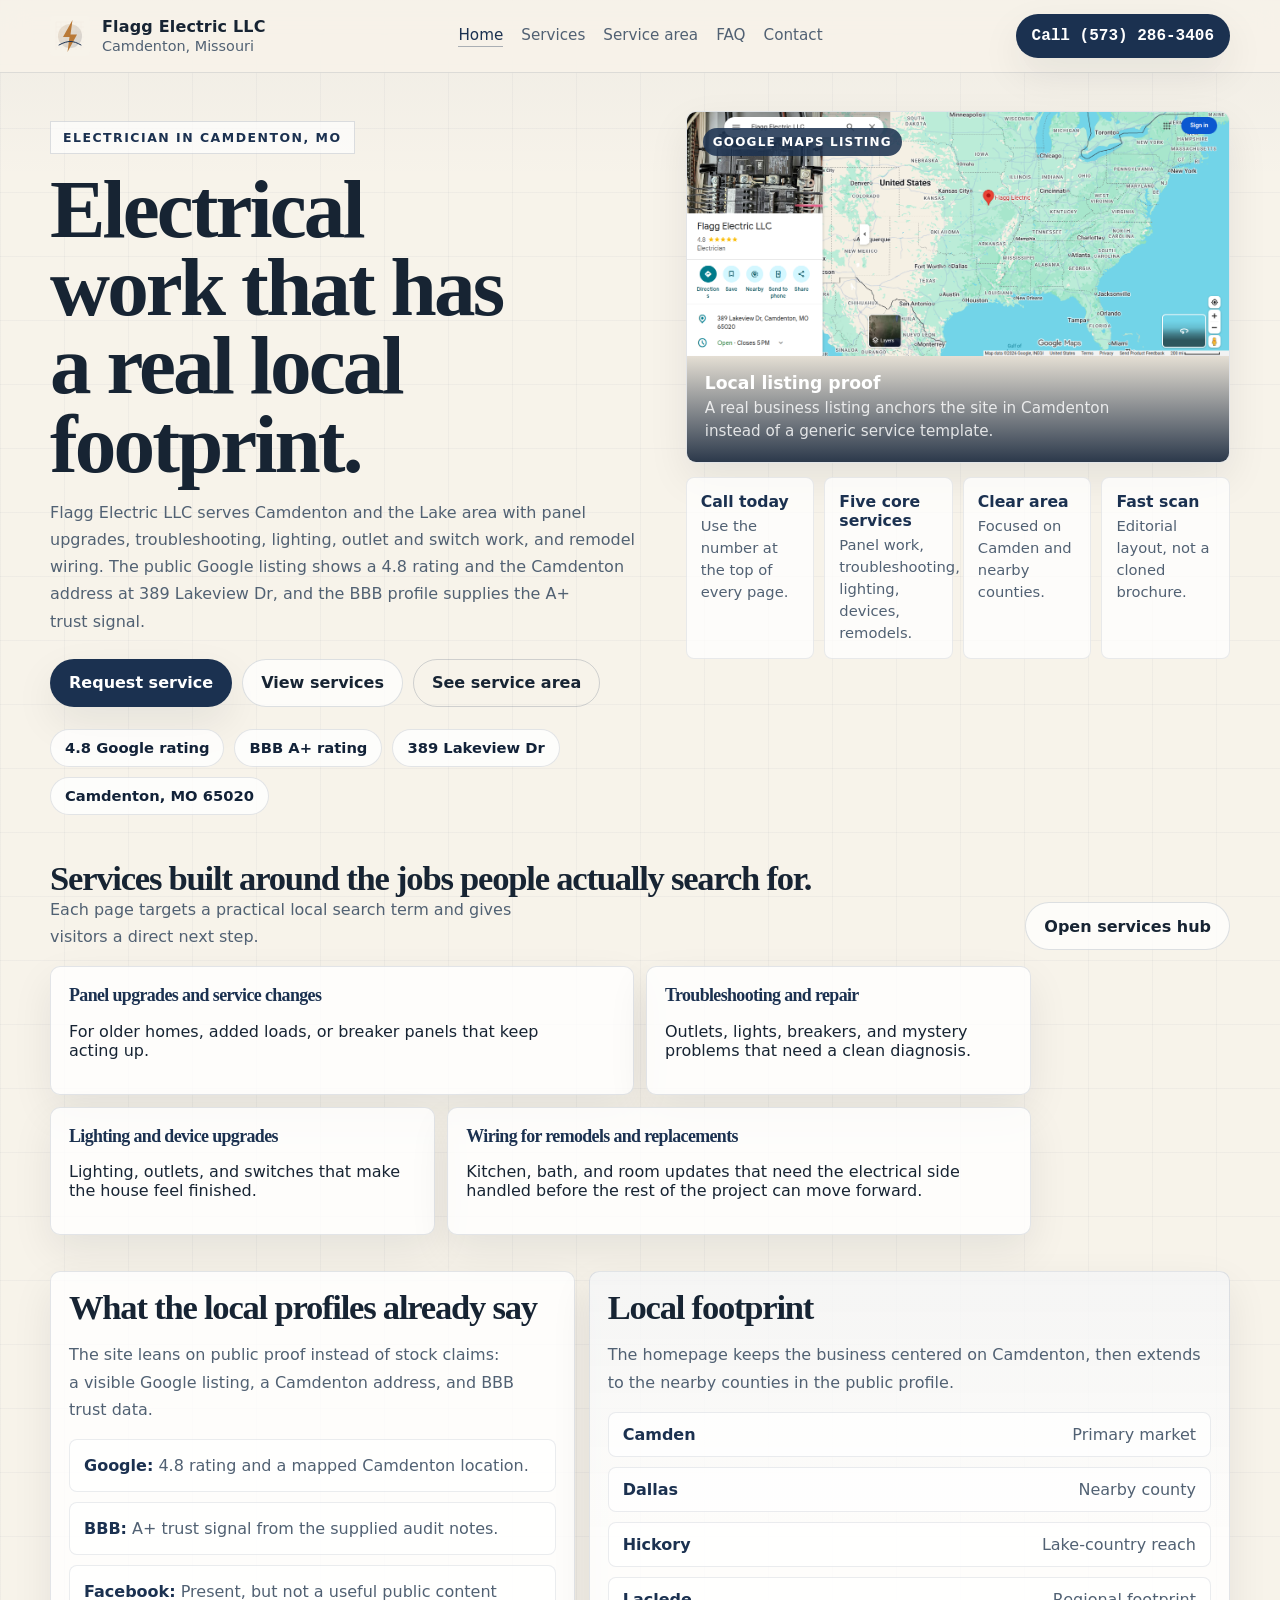
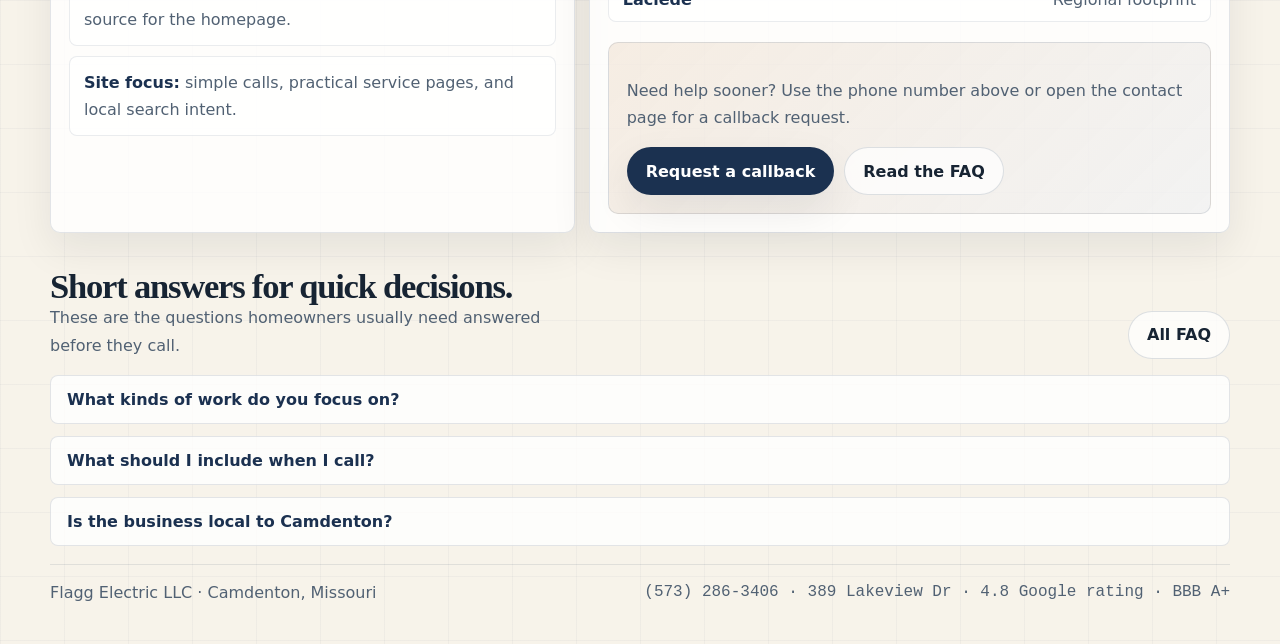
==== index.html @ 951fab01 "updated website with seo compare, and additional pages" ====
<!doctype html>
<html lang="en">
<head>
<meta charset="utf-8" />
<meta name="viewport" content="width=device-width, initial-scale=1" />
<link rel="stylesheet" href="styles.css" />
<link rel="icon" href="assets/brand-mark.svg" type="image/svg+xml" />

<title>Flagg Electric LLC | Camdenton Local Electrician</title>
<meta name="description" content="Flagg Electric LLC is a Camdenton electrician for panel upgrades, troubleshooting, lighting, outlet work, and remodel wiring." />

<script type="application/ld+json">{
  "@context": "https://schema.org",
  "@type": "Electrician",
  "name": "Flagg Electric LLC",
  "address": {
    "@type": "PostalAddress",
    "streetAddress": "389 Lakeview Dr",
    "addressLocality": "Camdenton",
    "addressRegion": "MO",
    "postalCode": "65020",
    "addressCountry": "US"
  },
  "telephone": "+1-573-286-3406",
  "url": "./index.html",
  "areaServed": [
    "Camden County",
    "Dallas County",
    "Hickory County",
    "Laclede County",
    "Maries County",
    "Miller County",
    "Morgan County",
    "Pulaski County"
  ],
  "sameAs": [
    "https://maps.app.goo.gl/qHb3S4MyeBb5HEPR6",
    "https://www.facebook.com/p/Flagg-Electric-LLC-100068615921292/",
    "https://www.bbb.org/us/mo/camdenton/profile/electrician/flagg-electric-llc-0734-310614494"
  ]
}</script>
</head>
<body>
<a class="skip-link" href="#main">Skip to content</a>
  <header class="topbar">
    <div class="wrap topbar-inner">
      <a class="brand" href="index.html" aria-label="Flagg Electric LLC home">
        <img src="assets/brand-mark.svg" alt="" aria-hidden="true" />
        <div class="brand-text">
          <strong>Flagg Electric LLC</strong>
          <span>Camdenton, Missouri</span>
        </div>
      </a>
      <nav aria-label="Primary">
        <a href="index.html" aria-current="page">Home</a>
        <a href="services.html" >Services</a>
        <a href="service-area.html" >Service area</a>
        <a href="faq.html" >FAQ</a>
        <a href="contact.html" >Contact</a>
      </nav>
      <a class="call-pill mono" href="tel:+15732863406">Call (573) 286-3406</a>
    </div>
  </header>
<main id="main">
  <section class="hero">
    <div class="wrap hero-grid">
      <div class="hero-copy">
        <div class="eyebrow">Electrician in Camdenton, MO</div>
        <h1>Electrical work that has a real local footprint.</h1>
        <p class="lede">Flagg Electric LLC serves Camdenton and the Lake area with panel upgrades, troubleshooting, lighting, outlet and switch work, and remodel wiring. The public Google listing shows a 4.8 rating and the Camdenton address at 389 Lakeview Dr, and the BBB profile supplies the A+ trust signal.</p>
        <div class="cta-row">
          <a class="btn btn-primary" href="contact.html">Request service</a>
          <a class="btn btn-secondary" href="services.html">View services</a>
          <a class="btn btn-ghost" href="service-area.html">See service area</a>
        </div>
        <div class="fact-row">
          <span class="chip">4.8 Google rating</span>
          <span class="chip">BBB A+ rating</span>
          <span class="chip">389 Lakeview Dr</span>
          <span class="chip">Camdenton, MO 65020</span>
        </div>
      </div>
      <div class="hero-aside">
        <article class="proof-card">
          <div class="photo tall">
            <span class="label">Google Maps listing</span>
            <img src="assets/google-maps-listing.png" alt="Google Maps listing for Flagg Electric LLC showing the business name, rating, address, and open status" />
            <div class="overlay">
              <strong>Local listing proof</strong>
              <span>A real business listing anchors the site in Camdenton instead of a generic service template.</span>
            </div>
          </div>
        </article>
        <div class="hero-cta-bar">
          <div class="stat"><strong>Call today</strong><span>Use the number at the top of every page.</span></div>
          <div class="stat"><strong>Five core services</strong><span>Panel work, troubleshooting, lighting, devices, remodels.</span></div>
          <div class="stat"><strong>Clear area</strong><span>Focused on Camden and nearby counties.</span></div>
          <div class="stat"><strong>Fast scan</strong><span>Editorial layout, not a cloned brochure.</span></div>
        </div>
      </div>
    </div>
  </section>

  <section class="section">
    <div class="wrap section-header">
      <div>
        <h2>Services built around the jobs people actually search for.</h2>
        <p class="section-lede">Each page targets a practical local search term and gives visitors a direct next step.</p>
      </div>
      <a class="btn btn-secondary" href="services.html">Open services hub</a>
    </div>
    <div class="wrap service-grid">
      <article class="service-card wide">
        <h3><a href="panel-upgrades.html">Panel upgrades and service changes</a></h3>
        <p>For older homes, added loads, or breaker panels that keep acting up.</p>
      </article>
      <article class="service-card">
        <h3><a href="troubleshooting.html">Troubleshooting and repair</a></h3>
        <p>Outlets, lights, breakers, and mystery problems that need a clean diagnosis.</p>
      </article>
      <article class="service-card">
        <h3><a href="lighting-and-device-upgrades.html">Lighting and device upgrades</a></h3>
        <p>Lighting, outlets, and switches that make the house feel finished.</p>
      </article>
      <article class="service-card wide">
        <h3><a href="remodel-wiring.html">Wiring for remodels and replacements</a></h3>
        <p>Kitchen, bath, and room updates that need the electrical side handled before the rest of the project can move forward.</p>
      </article>
    </div>
  </section>

  <section class="section">
    <div class="wrap split">
      <article class="card">
        <h2>What the local profiles already say</h2>
        <p class="section-lede">The site leans on public proof instead of stock claims: a visible Google listing, a Camdenton address, and BBB trust data.</p>
        <ul class="list">
          <li><strong>Google:</strong> 4.8 rating and a mapped Camdenton location.</li>
          <li><strong>BBB:</strong> A+ trust signal from the supplied audit notes.</li>
          <li><strong>Facebook:</strong> Present, but not a useful public content source for the homepage.</li>
          <li><strong>Site focus:</strong> simple calls, practical service pages, and local search intent.</li>
        </ul>
      </article>
      <article class="route-card">
        <h2>Local footprint</h2>
        <p class="section-lede">The homepage keeps the business centered on Camdenton, then extends to the nearby counties in the public profile.</p>
        <div class="route-table">
          <div class="route-row"><strong>Camden</strong><span>Primary market</span></div>
          <div class="route-row"><strong>Dallas</strong><span>Nearby county</span></div>
          <div class="route-row"><strong>Hickory</strong><span>Lake-country reach</span></div>
          <div class="route-row"><strong>Laclede</strong><span>Regional footprint</span></div>
        </div>
        <div class="footer-cta">
          <p class="meta">Need help sooner? Use the phone number above or open the contact page for a callback request.</p>
          <div class="action-row">
            <a class="btn btn-primary" href="contact.html">Request a callback</a>
            <a class="btn btn-secondary" href="faq.html">Read the FAQ</a>
          </div>
        </div>
      </article>
    </div>
  </section>

  <section class="section">
    <div class="wrap section-header">
      <div>
        <h2>Short answers for quick decisions.</h2>
        <p class="section-lede">These are the questions homeowners usually need answered before they call.</p>
      </div>
      <a class="btn btn-secondary" href="faq.html">All FAQ</a>
    </div>
    <div class="wrap details-accordion">
      <details>
        <summary>What kinds of work do you focus on?</summary>
        <p>Panel work, troubleshooting, lighting, outlets and switches, and remodel wiring.</p>
      </details>
      <details>
        <summary>What should I include when I call?</summary>
        <p>Describe the address, the symptoms, what changed, and the best callback number.</p>
      </details>
      <details>
        <summary>Is the business local to Camdenton?</summary>
        <p>Yes. The public Google listing shows the Camdenton address at 389 Lakeview Dr.</p>
      </details>
    </div>
  </section>

</main>
  <footer>
    <div class="wrap">
      <div class="fineprint">
        <div>Flagg Electric LLC · Camdenton, Missouri</div>
        <div class="mono">(573) 286-3406 · 389 Lakeview Dr · 4.8 Google rating · BBB A+</div>
      </div>
    </div>
  </footer>
</body>
</html>
---- styles.css ----
:root {
  --paper: #f7f3ea;
  --paper-soft: #fcfaf6;
  --ink: #172433;
  --ink-soft: #516173;
  --navy: #1b3150;
  --navy-deep: #122238;
  --copper: #b97937;
  --copper-soft: #eed3ac;
  --line: #d8d1c5;
  --shadow: 0 16px 40px rgba(17, 29, 43, 0.08);
  --radius: 10px;
  --content: 1180px;
}

* { box-sizing: border-box; }
html { scroll-behavior: smooth; }
body {
  margin: 0;
  min-height: 100vh;
  background:
    linear-gradient(180deg, rgba(27,49,80,0.04), transparent 180px),
    linear-gradient(90deg, rgba(27,49,80,0.035) 1px, transparent 1px),
    linear-gradient(rgba(27,49,80,0.035) 1px, transparent 1px),
    var(--paper);
  background-size: auto, 64px 64px, 64px 64px, auto;
  color: var(--ink);
  font-family: Inter, system-ui, -apple-system, BlinkMacSystemFont, "Segoe UI", sans-serif;
  text-wrap: pretty;
}

img { display: block; max-width: 100%; }
a { color: inherit; text-decoration: none; }
button, input, select, textarea { font: inherit; }

.skip-link {
  position: absolute;
  left: 16px;
  top: 14px;
  transform: translateY(-180%);
  background: #fff;
  color: var(--ink);
  border: 1px solid var(--line);
  padding: 10px 14px;
  border-radius: 999px;
  z-index: 50;
  transition: transform 160ms ease;
}
.skip-link:focus { transform: translateY(0); }

.wrap {
  width: min(calc(100% - 32px), var(--content));
  margin: 0 auto;
}

.topbar {
  position: sticky;
  top: 0;
  z-index: 20;
  background: rgba(247, 243, 234, 0.88);
  backdrop-filter: blur(14px);
  border-bottom: 1px solid rgba(27,49,80,0.12);
}

.topbar-inner {
  display: flex;
  align-items: center;
  justify-content: space-between;
  gap: 18px;
  padding: 14px 0;
}

.brand {
  display: flex;
  align-items: center;
  gap: 12px;
  min-width: 0;
}
.brand img { width: 40px; height: 40px; flex: 0 0 auto; }
.brand-text { min-width: 0; line-height: 1.08; }
.brand-text strong { display: block; font-size: 1rem; letter-spacing: 0.01em; }
.brand-text span { display: block; margin-top: 4px; color: var(--ink-soft); font-size: 0.9rem; }

nav {
  display: flex;
  flex-wrap: wrap;
  gap: 18px;
  color: var(--ink-soft);
  font-size: 0.95rem;
}
nav a { padding-bottom: 2px; border-bottom: 1px solid transparent; }
nav a:hover, nav a[aria-current="page"] { color: var(--navy); border-color: rgba(27,49,80,0.35); }

.call-pill {
  display: inline-flex;
  align-items: center;
  justify-content: center;
  min-height: 44px;
  padding: 0 16px;
  border-radius: 999px;
  background: var(--navy);
  color: #fff;
  font-weight: 700;
  white-space: nowrap;
  box-shadow: var(--shadow);
}

.hero {
  padding: 38px 0 20px;
}
.hero-grid {
  display: grid;
  grid-template-columns: 1.06fr 0.94fr;
  gap: 22px;
  align-items: start;
}
.hero-copy { padding: 10px 0 8px; }
.eyebrow {
  display: inline-flex;
  align-items: center;
  gap: 8px;
  width: fit-content;
  padding: 8px 12px;
  border: 1px solid rgba(27,49,80,0.15);
  background: rgba(255,255,255,0.68);
  color: var(--navy);
  font-size: 0.78rem;
  font-weight: 800;
  letter-spacing: 0.12em;
  text-transform: uppercase;
  margin-bottom: 16px;
}

h1, h2, h3 { margin: 0; font-family: Georgia, "Times New Roman", serif; letter-spacing: -0.035em; }
h1 { font-size: clamp(2.8rem, 6.5vw, 5.7rem); line-height: 0.94; max-width: 11ch; }
.section h2 { font-size: clamp(1.8rem, 2.7vw, 2.45rem); line-height: 1.02; }
.section h3 { font-size: 1.12rem; line-height: 1.14; }

.lede, .section-lede, .card p, .note, .faq p, .meta, .contact-item, .list li, .counties li, .stat p {
  color: var(--ink-soft);
  line-height: 1.7;
  font-size: 1rem;
}
.hero p { max-width: 58ch; }

.cta-row, .fact-row, .tag-row, .action-row {
  display: flex;
  flex-wrap: wrap;
  gap: 10px;
}
.cta-row { margin-top: 24px; }
.fact-row { margin-top: 22px; }

.btn {
  display: inline-flex;
  align-items: center;
  justify-content: center;
  min-height: 48px;
  padding: 0 18px;
  border-radius: 999px;
  border: 1px solid transparent;
  font-weight: 700;
  transition: transform 160ms ease, box-shadow 160ms ease, background 160ms ease, border-color 160ms ease;
}
.btn:hover { transform: translateY(-1px); }
.btn-primary { background: var(--navy); color: #fff; box-shadow: var(--shadow); }
.btn-secondary { background: rgba(255,255,255,0.72); border-color: rgba(27,49,80,0.14); }
.btn-ghost { background: transparent; border-color: rgba(27,49,80,0.18); }

.chip, .pill, .mini-pill {
  display: inline-flex;
  align-items: center;
  min-height: 38px;
  padding: 0 14px;
  border-radius: 999px;
  border: 1px solid rgba(27,49,80,0.12);
  background: rgba(255,255,255,0.78);
  color: var(--navy-deep);
  font-size: 0.92rem;
  font-weight: 650;
}

.section { padding: 18px 0; }
.section-header {
  display: flex;
  align-items: end;
  justify-content: space-between;
  gap: 16px;
  margin-bottom: 16px;
}
.section-header p { max-width: 50ch; margin: 0; }

.card, .panel, .quote, .route-card, .faq-card, .contact-card, .proof-card, .service-card {
  background: rgba(255,255,255,0.8);
  border: 1px solid rgba(27,49,80,0.12);
  border-radius: var(--radius);
  box-shadow: var(--shadow);
}
.card, .panel, .quote, .route-card, .faq-card, .contact-card, .proof-card { padding: 18px; }

.hero-aside {
  display: grid;
  gap: 14px;
}
.proof-card {
  overflow: hidden;
  padding: 0;
}
.photo {
  position: relative;
  min-height: 260px;
  background: #e6e0d5;
}
.photo.tall { min-height: 350px; }
.photo img { width: 100%; height: 100%; object-fit: cover; }
.label {
  position: absolute;
  left: 16px;
  top: 16px;
  z-index: 2;
  display: inline-flex;
  align-items: center;
  padding: 7px 10px;
  border-radius: 999px;
  background: rgba(27,49,80,0.86);
  color: #fff;
  font-size: 0.75rem;
  font-weight: 800;
  text-transform: uppercase;
  letter-spacing: 0.1em;
}
.overlay {
  position: absolute;
  inset: auto 0 0 0;
  padding: 18px;
  color: #fff;
  background: linear-gradient(180deg, transparent 0%, rgba(18,34,56,0.88) 100%);
}
.overlay strong { display: block; font-size: 1.08rem; margin-bottom: 4px; }
.overlay span { display: block; max-width: 42ch; color: rgba(255,255,255,0.82); line-height: 1.55; font-size: 0.95rem; }

.fact-grid, .service-grid, .counties, .faq-grid, .stats-grid {
  display: grid;
  gap: 12px;
}
.fact-grid { grid-template-columns: repeat(2, minmax(0, 1fr)); }
.service-grid { grid-template-columns: repeat(12, minmax(0, 1fr)); }
.stats-grid { grid-template-columns: repeat(4, minmax(0, 1fr)); }
.counties { grid-template-columns: repeat(4, minmax(0, 1fr)); }
.faq-grid { grid-template-columns: repeat(2, minmax(0, 1fr)); }

.service-card { grid-column: span 4; padding: 18px; }
.service-card.wide { grid-column: span 6; }
.service-card a { color: var(--navy); font-weight: 650; }
.service-card ul { margin: 12px 0 0; padding-left: 18px; color: var(--ink-soft); line-height: 1.65; }

.split {
  display: grid;
  grid-template-columns: 0.9fr 1.1fr;
  gap: 14px;
}
.stack { display: grid; gap: 14px; }

.route-card {
  background:
    linear-gradient(180deg, rgba(27,49,80,0.04), transparent 48%),
    rgba(255,255,255,0.8);
}
.route-table {
  display: grid;
  gap: 10px;
  margin-top: 14px;
}
.route-row {
  display: flex;
  justify-content: space-between;
  gap: 14px;
  align-items: baseline;
  padding: 12px 14px;
  border-radius: 8px;
  background: rgba(255,255,255,0.72);
  border: 1px solid rgba(27,49,80,0.09);
}
.route-row strong { color: var(--navy); }
.route-row span { color: var(--ink-soft); text-align: right; }

.list, .bullets { margin: 14px 0 0; padding: 0; list-style: none; display: grid; gap: 10px; }
.list li, .bullets li {
  padding: 12px 14px;
  border-radius: 8px;
  background: rgba(255,255,255,0.72);
  border: 1px solid rgba(27,49,80,0.09);
}
.list li strong { color: var(--navy); }

.form-grid {
  display: grid;
  grid-template-columns: repeat(2, minmax(0, 1fr));
  gap: 12px;
  margin-top: 12px;
}
.field { display: grid; gap: 8px; }
.field.full { grid-column: 1 / -1; }
label { font-size: 0.86rem; font-weight: 800; color: var(--navy); letter-spacing: 0.03em; }
input, textarea, select {
  width: 100%;
  border: 1px solid rgba(27,49,80,0.16);
  border-radius: 8px;
  background: rgba(255,255,255,0.88);
  color: var(--ink);
  min-height: 48px;
  padding: 12px 14px;
  outline: none;
  transition: border-color 140ms ease, box-shadow 140ms ease, background 140ms ease;
}
textarea { min-height: 130px; resize: vertical; }
input::placeholder, textarea::placeholder { color: #8b94a2; }
input:focus-visible, textarea:focus-visible, select:focus-visible, button:focus-visible, a:focus-visible {
  outline: 3px solid rgba(185,121,55,0.34);
  outline-offset: 2px;
}
input:focus, textarea:focus, select:focus { border-color: rgba(185,121,55,0.75); box-shadow: 0 0 0 4px rgba(185,121,55,0.16); }
.form-actions { display: flex; flex-wrap: wrap; gap: 12px; margin-top: 4px; }
.form-message { min-height: 1.2em; margin-top: 12px; color: var(--copper); font-weight: 650; }

.fineprint {
  display: flex;
  flex-wrap: wrap;
  gap: 12px 16px;
  justify-content: space-between;
  align-items: center;
  padding: 18px 0 42px;
  border-top: 1px solid rgba(27,49,80,0.1);
  color: var(--ink-soft);
}

.mono { font-family: ui-monospace, SFMono-Regular, Menlo, Consolas, monospace; }
.active { color: var(--navy); }

.footer-cta {
  margin-top: 20px;
  padding: 18px;
  border-radius: var(--radius);
  background: linear-gradient(135deg, rgba(185,121,55,0.12), rgba(27,49,80,0.05));
  border: 1px solid rgba(27,49,80,0.12);
}

.hero-cta-bar {
  display: grid;
  grid-template-columns: repeat(4, minmax(0, 1fr));
  gap: 10px;
}
.hero-cta-bar .stat {
  padding: 14px;
  border-radius: 8px;
  background: rgba(255,255,255,0.74);
  border: 1px solid rgba(27,49,80,0.09);
}
.hero-cta-bar .stat strong { display: block; color: var(--navy); font-size: 0.98rem; margin-bottom: 4px; }
.hero-cta-bar .stat span { color: var(--ink-soft); line-height: 1.5; font-size: 0.92rem; }

.details-accordion details {
  border: 1px solid rgba(27,49,80,0.12);
  background: rgba(255,255,255,0.78);
  border-radius: 8px;
  padding: 14px 16px;
}
.details-accordion details + details { margin-top: 12px; }
.details-accordion summary {
  cursor: pointer;
  list-style: none;
  color: var(--navy);
  font-weight: 700;
}
.details-accordion summary::-webkit-details-marker { display: none; }
.details-accordion p { margin: 10px 0 0; }

@media (max-width: 1020px) {
  .hero-grid, .split { grid-template-columns: 1fr; }
  .service-card, .service-card.wide { grid-column: span 12; }
  .counties, .stats-grid, .hero-cta-bar { grid-template-columns: repeat(2, minmax(0, 1fr)); }
  .faq-grid, .fact-grid { grid-template-columns: 1fr; }
  .section-header { flex-direction: column; align-items: start; }
}

@media (max-width: 720px) {
  .topbar-inner { flex-direction: column; align-items: start; }
  nav { gap: 12px 14px; }
  .hero { padding-top: 24px; }
  h1 { font-size: clamp(2.6rem, 12vw, 4.2rem); }
  .wrap { width: min(calc(100% - 24px), var(--content)); }
  .fact-grid, .hero-cta-bar, .counties, .stats-grid, .form-grid { grid-template-columns: 1fr; }
  .photo.tall { min-height: 300px; }
}

@media (prefers-reduced-motion: reduce) {
  html { scroll-behavior: auto; }
  *, *::before, *::after {
    animation-duration: 0.01ms !important;
    animation-iteration-count: 1 !important;
    transition-duration: 0.01ms !important;
    scroll-behavior: auto !important;
  }
}
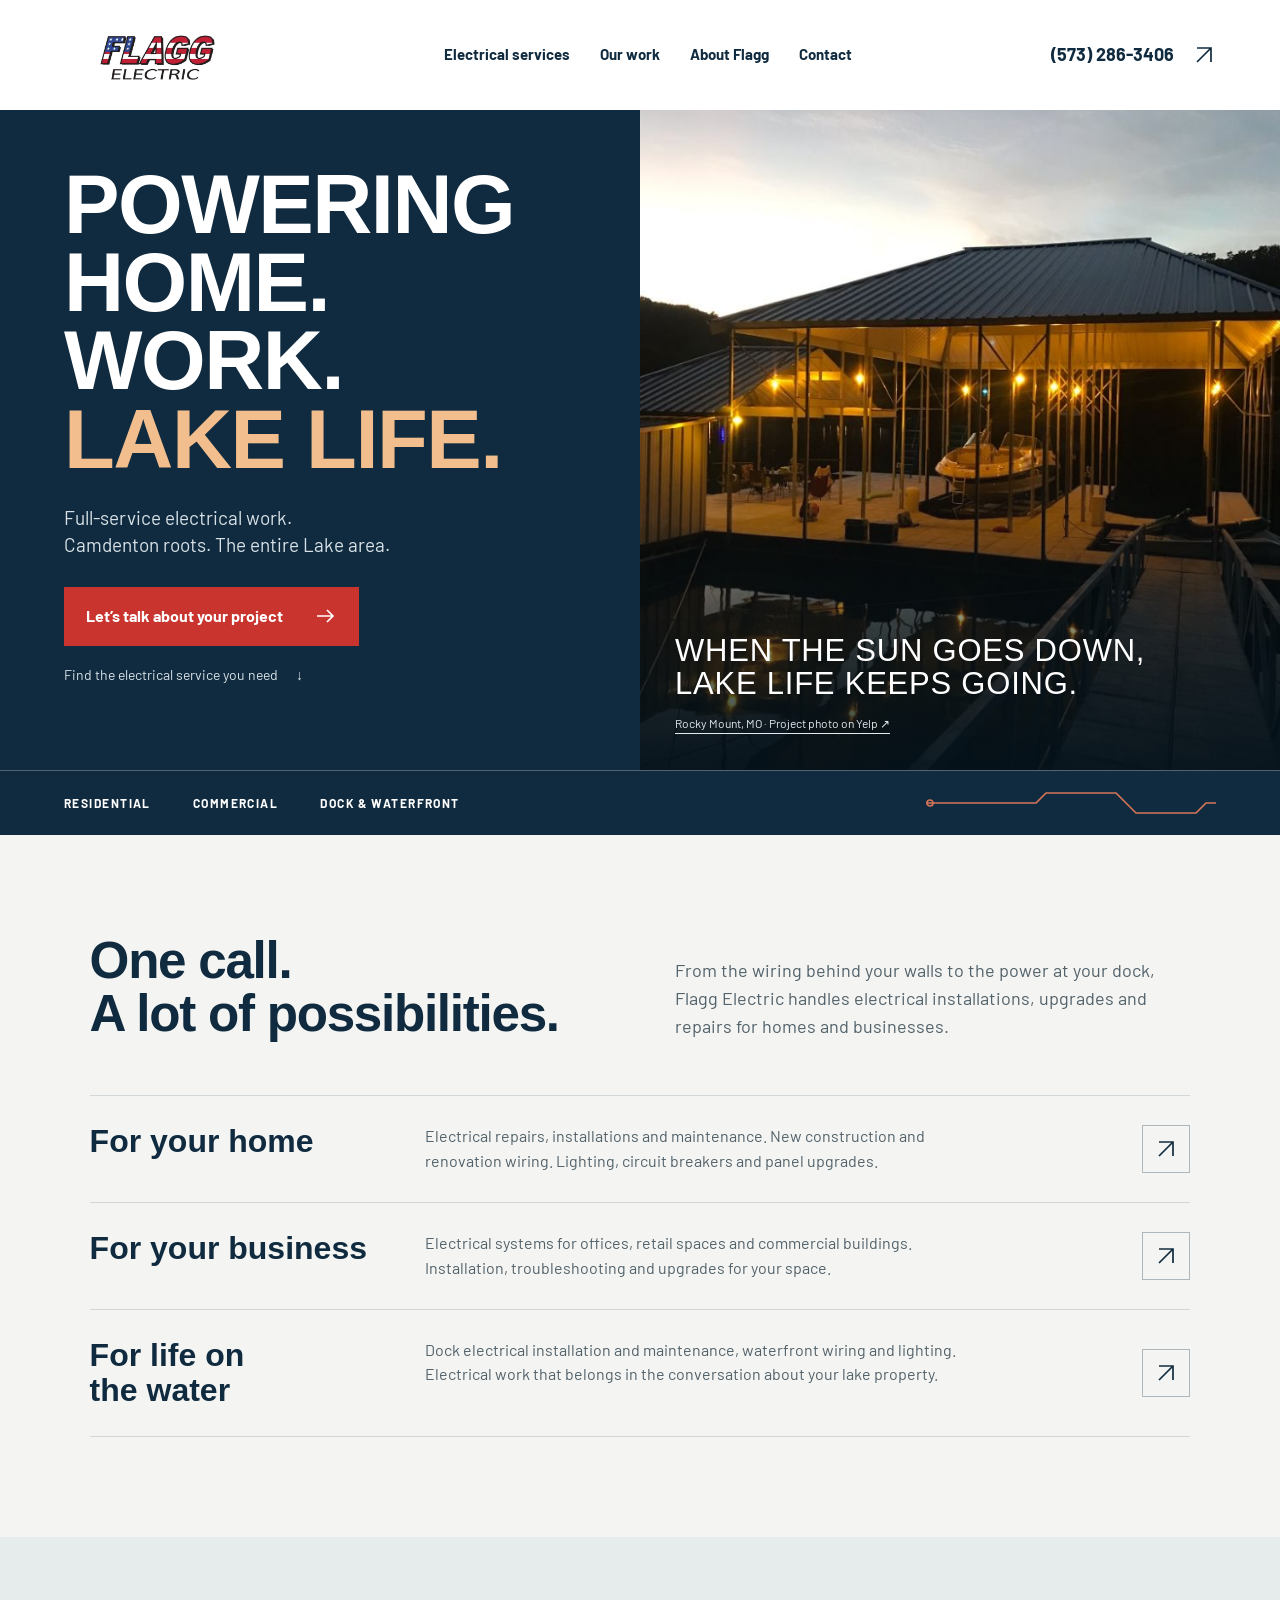
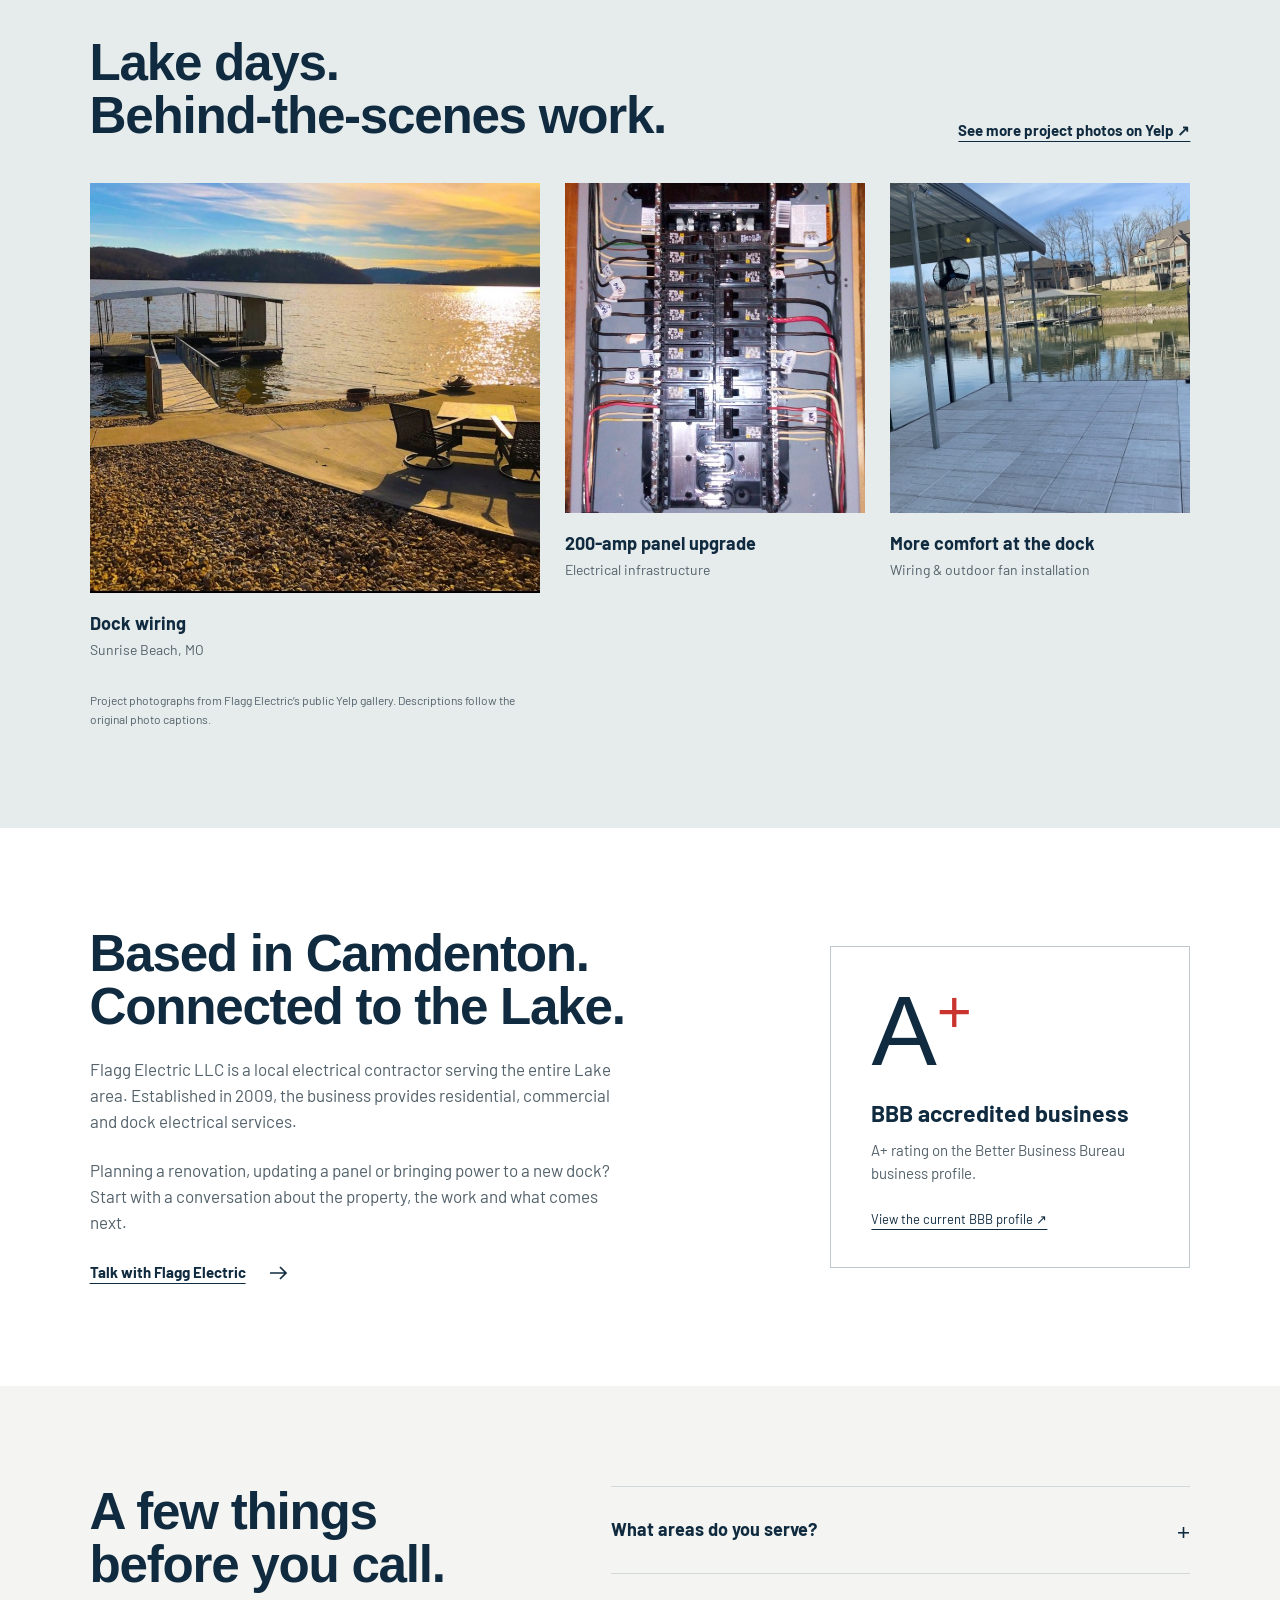
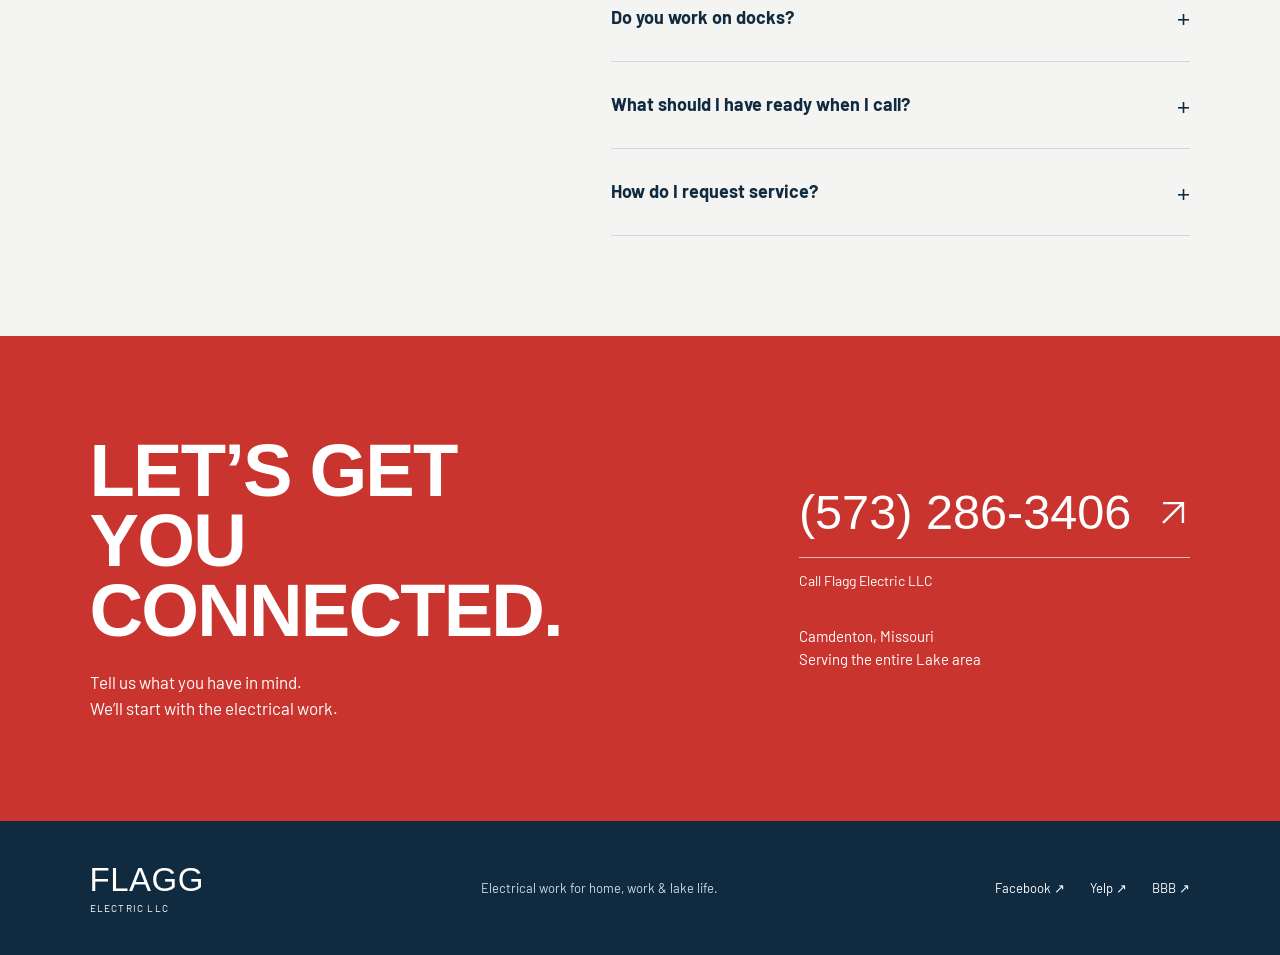
==== commit a1be078e: "Flagg Electric LLC: delivered clean design source - Single-page homepage: index.html, styles.css, sc" ====
--- a/index.html
+++ b/index.html
@@ -1,198 +1,10 @@
 <!doctype html>
-<html lang="en">
-<head>
-<meta charset="utf-8" />
-<meta name="viewport" content="width=device-width, initial-scale=1" />
-<link rel="stylesheet" href="styles.css" />
-<link rel="icon" href="assets/brand-mark.svg" type="image/svg+xml" />
-
-<title>Flagg Electric LLC | Camdenton Local Electrician</title>
-<meta name="description" content="Flagg Electric LLC is a Camdenton electrician for panel upgrades, troubleshooting, lighting, outlet work, and remodel wiring." />
-
-<script type="application/ld+json">{
-  "@context": "https://schema.org",
-  "@type": "Electrician",
-  "name": "Flagg Electric LLC",
-  "address": {
-    "@type": "PostalAddress",
-    "streetAddress": "389 Lakeview Dr",
-    "addressLocality": "Camdenton",
-    "addressRegion": "MO",
-    "postalCode": "65020",
-    "addressCountry": "US"
-  },
-  "telephone": "+1-573-286-3406",
-  "url": "./index.html",
-  "areaServed": [
-    "Camden County",
-    "Dallas County",
-    "Hickory County",
-    "Laclede County",
-    "Maries County",
-    "Miller County",
-    "Morgan County",
-    "Pulaski County"
-  ],
-  "sameAs": [
-    "https://maps.app.goo.gl/qHb3S4MyeBb5HEPR6",
-    "https://www.facebook.com/p/Flagg-Electric-LLC-100068615921292/",
-    "https://www.bbb.org/us/mo/camdenton/profile/electrician/flagg-electric-llc-0734-310614494"
-  ]
-}</script>
-</head>
-<body>
-<a class="skip-link" href="#main">Skip to content</a>
-  <header class="topbar">
-    <div class="wrap topbar-inner">
-      <a class="brand" href="index.html" aria-label="Flagg Electric LLC home">
-        <img src="assets/brand-mark.svg" alt="" aria-hidden="true" />
-        <div class="brand-text">
-          <strong>Flagg Electric LLC</strong>
-          <span>Camdenton, Missouri</span>
-        </div>
-      </a>
-      <nav aria-label="Primary">
-        <a href="index.html" aria-current="page">Home</a>
-        <a href="services.html" >Services</a>
-        <a href="service-area.html" >Service area</a>
-        <a href="faq.html" >FAQ</a>
-        <a href="contact.html" >Contact</a>
-      </nav>
-      <a class="call-pill mono" href="tel:+15732863406">Call (573) 286-3406</a>
-    </div>
-  </header>
-<main id="main">
-  <section class="hero">
-    <div class="wrap hero-grid">
-      <div class="hero-copy">
-        <div class="eyebrow">Electrician in Camdenton, MO</div>
-        <h1>Electrical work that has a real local footprint.</h1>
-        <p class="lede">Flagg Electric LLC serves Camdenton and the Lake area with panel upgrades, troubleshooting, lighting, outlet and switch work, and remodel wiring. The public Google listing shows a 4.8 rating and the Camdenton address at 389 Lakeview Dr, and the BBB profile supplies the A+ trust signal.</p>
-        <div class="cta-row">
-          <a class="btn btn-primary" href="contact.html">Request service</a>
-          <a class="btn btn-secondary" href="services.html">View services</a>
-          <a class="btn btn-ghost" href="service-area.html">See service area</a>
-        </div>
-        <div class="fact-row">
-          <span class="chip">4.8 Google rating</span>
-          <span class="chip">BBB A+ rating</span>
-          <span class="chip">389 Lakeview Dr</span>
-          <span class="chip">Camdenton, MO 65020</span>
-        </div>
-      </div>
-      <div class="hero-aside">
-        <article class="proof-card">
-          <div class="photo tall">
-            <span class="label">Google Maps listing</span>
-            <img src="assets/google-maps-listing.png" alt="Google Maps listing for Flagg Electric LLC showing the business name, rating, address, and open status" />
-            <div class="overlay">
-              <strong>Local listing proof</strong>
-              <span>A real business listing anchors the site in Camdenton instead of a generic service template.</span>
-            </div>
-          </div>
-        </article>
-        <div class="hero-cta-bar">
-          <div class="stat"><strong>Call today</strong><span>Use the number at the top of every page.</span></div>
-          <div class="stat"><strong>Five core services</strong><span>Panel work, troubleshooting, lighting, devices, remodels.</span></div>
-          <div class="stat"><strong>Clear area</strong><span>Focused on Camden and nearby counties.</span></div>
-          <div class="stat"><strong>Fast scan</strong><span>Editorial layout, not a cloned brochure.</span></div>
-        </div>
-      </div>
-    </div>
-  </section>
-
-  <section class="section">
-    <div class="wrap section-header">
-      <div>
-        <h2>Services built around the jobs people actually search for.</h2>
-        <p class="section-lede">Each page targets a practical local search term and gives visitors a direct next step.</p>
-      </div>
-      <a class="btn btn-secondary" href="services.html">Open services hub</a>
-    </div>
-    <div class="wrap service-grid">
-      <article class="service-card wide">
-        <h3><a href="panel-upgrades.html">Panel upgrades and service changes</a></h3>
-        <p>For older homes, added loads, or breaker panels that keep acting up.</p>
-      </article>
-      <article class="service-card">
-        <h3><a href="troubleshooting.html">Troubleshooting and repair</a></h3>
-        <p>Outlets, lights, breakers, and mystery problems that need a clean diagnosis.</p>
-      </article>
-      <article class="service-card">
-        <h3><a href="lighting-and-device-upgrades.html">Lighting and device upgrades</a></h3>
-        <p>Lighting, outlets, and switches that make the house feel finished.</p>
-      </article>
-      <article class="service-card wide">
-        <h3><a href="remodel-wiring.html">Wiring for remodels and replacements</a></h3>
-        <p>Kitchen, bath, and room updates that need the electrical side handled before the rest of the project can move forward.</p>
-      </article>
-    </div>
-  </section>
-
-  <section class="section">
-    <div class="wrap split">
-      <article class="card">
-        <h2>What the local profiles already say</h2>
-        <p class="section-lede">The site leans on public proof instead of stock claims: a visible Google listing, a Camdenton address, and BBB trust data.</p>
-        <ul class="list">
-          <li><strong>Google:</strong> 4.8 rating and a mapped Camdenton location.</li>
-          <li><strong>BBB:</strong> A+ trust signal from the supplied audit notes.</li>
-          <li><strong>Facebook:</strong> Present, but not a useful public content source for the homepage.</li>
-          <li><strong>Site focus:</strong> simple calls, practical service pages, and local search intent.</li>
-        </ul>
-      </article>
-      <article class="route-card">
-        <h2>Local footprint</h2>
-        <p class="section-lede">The homepage keeps the business centered on Camdenton, then extends to the nearby counties in the public profile.</p>
-        <div class="route-table">
-          <div class="route-row"><strong>Camden</strong><span>Primary market</span></div>
-          <div class="route-row"><strong>Dallas</strong><span>Nearby county</span></div>
-          <div class="route-row"><strong>Hickory</strong><span>Lake-country reach</span></div>
-          <div class="route-row"><strong>Laclede</strong><span>Regional footprint</span></div>
-        </div>
-        <div class="footer-cta">
-          <p class="meta">Need help sooner? Use the phone number above or open the contact page for a callback request.</p>
-          <div class="action-row">
-            <a class="btn btn-primary" href="contact.html">Request a callback</a>
-            <a class="btn btn-secondary" href="faq.html">Read the FAQ</a>
-          </div>
-        </div>
-      </article>
-    </div>
-  </section>
-
-  <section class="section">
-    <div class="wrap section-header">
-      <div>
-        <h2>Short answers for quick decisions.</h2>
-        <p class="section-lede">These are the questions homeowners usually need answered before they call.</p>
-      </div>
-      <a class="btn btn-secondary" href="faq.html">All FAQ</a>
-    </div>
-    <div class="wrap details-accordion">
-      <details>
-        <summary>What kinds of work do you focus on?</summary>
-        <p>Panel work, troubleshooting, lighting, outlets and switches, and remodel wiring.</p>
-      </details>
-      <details>
-        <summary>What should I include when I call?</summary>
-        <p>Describe the address, the symptoms, what changed, and the best callback number.</p>
-      </details>
-      <details>
-        <summary>Is the business local to Camdenton?</summary>
-        <p>Yes. The public Google listing shows the Camdenton address at 389 Lakeview Dr.</p>
-      </details>
-    </div>
-  </section>
-
-</main>
-  <footer>
-    <div class="wrap">
-      <div class="fineprint">
-        <div>Flagg Electric LLC · Camdenton, Missouri</div>
-        <div class="mono">(573) 286-3406 · 389 Lakeview Dr · 4.8 Google rating · BBB A+</div>
-      </div>
-    </div>
-  </footer>
-</body>
-</html>
+<html lang="en"><head><meta charset="utf-8"><meta name="viewport" content="width=device-width,initial-scale=1"><meta name="theme-color" content="#102b3f"><title>Flagg Electric LLC | Camdenton & the Lake Area</title><meta name="description" content="Flagg Electric LLC provides residential, commercial and dock electrical services in Camdenton and the Lake area. Call (573) 286-3406 to discuss your project."><link rel="stylesheet" href="styles.css"></head><body><a class="skip" href="#main">Skip to content</a>
+<header class="header"><a class="brand" href="#" aria-label="Flagg Electric LLC home"><img src="assets/business-profile.jpg" alt="Flagg Electric" width="212" height="92"></a><nav id="navigation" aria-label="Main navigation"><a href="#services">Electrical services</a><a href="#work">Our work</a><a href="#about">About Flagg</a><a href="#contact">Contact</a></nav><a class="header-phone" href="tel:+15732863406">(573) 286-3406 <svg viewBox="0 0 24 24" aria-hidden="true"><path d="M5 19 19 5M5 5h14v14"/></svg></a><button class="menu" aria-expanded="false" aria-controls="navigation">Menu <span></span></button></header>
+<main id="main"><section class="hero"><div class="hero-copy"><h1>POWERING<br>HOME.<br>WORK.<br><span>LAKE LIFE.</span></h1><p>Full-service electrical work.<br>Camdenton roots. The entire Lake area.</p><a class="button" href="tel:+15732863406">Let’s talk about your project <svg viewBox="0 0 24 24" aria-hidden="true"><path d="M4 12h16m-6-6 6 6-6 6"/></svg></a><a class="quiet-link" href="#services">Find the electrical service you need <span>↓</span></a></div><figure class="hero-image"><img src="assets/dock-night.jpg" alt="Illuminated covered boat dock in Rocky Mount at dusk, pictured on Flagg Electric’s Yelp listing" width="750" height="1000" fetchpriority="high"><figcaption><span>WHEN THE SUN GOES DOWN,<br>LAKE LIFE KEEPS GOING.</span><a href="https://m.yelp.com/biz_photos/flagg-electric-camdenton?select=i2pBLvU6Oba6y8oULhjGQg" target="_blank" rel="noopener noreferrer">Rocky Mount, MO · Project photo on Yelp ↗</a></figcaption></figure><div class="hero-bottom"><span>RESIDENTIAL</span><span>COMMERCIAL</span><span>DOCK & WATERFRONT</span><svg class="circuit" viewBox="0 0 290 24" aria-hidden="true"><path d="M0 12h110l10-10h70l20 20h60l10-10h10"/><circle cx="4" cy="12" r="3"/></svg></div></section>
+<section class="services section" id="services"><div class="section-intro"><h2>One call.<br>A lot of possibilities.</h2><p>From the wiring behind your walls to the power at your dock, Flagg Electric handles electrical installations, upgrades and repairs for homes and businesses.</p></div><div class="service-list"><article><div><h3>For your home</h3><p>Electrical repairs, installations and maintenance. New construction and renovation wiring. Lighting, circuit breakers and panel upgrades.</p></div><a href="tel:+15732863406" aria-label="Call about residential electrical services"><svg viewBox="0 0 24 24" aria-hidden="true"><path d="M5 19 19 5M5 5h14v14"/></svg></a></article><article><div><h3>For your business</h3><p>Electrical systems for offices, retail spaces and commercial buildings. Installation, troubleshooting and upgrades for your space.</p></div><a href="tel:+15732863406" aria-label="Call about commercial electrical services"><svg viewBox="0 0 24 24" aria-hidden="true"><path d="M5 19 19 5M5 5h14v14"/></svg></a></article><article><div><h3>For life on the water</h3><p>Dock electrical installation and maintenance, waterfront wiring and lighting. Electrical work that belongs in the conversation about your lake property.</p></div><a href="tel:+15732863406" aria-label="Call about dock electrical services"><svg viewBox="0 0 24 24" aria-hidden="true"><path d="M5 19 19 5M5 5h14v14"/></svg></a></article></div></section>
+<section class="work section" id="work"><div class="work-heading"><h2>Lake days.<br>Behind-the-scenes work.</h2><a class="text-link" href="https://m.yelp.com/biz_photos/flagg-electric-camdenton" target="_blank" rel="noopener noreferrer">See more project photos on Yelp ↗</a></div><div class="gallery"><figure class="wide"><img src="assets/dock-day.jpg" alt="Covered dock and boat slip in Sunrise Beach, from Flagg Electric’s project photos" width="1000" height="750" loading="lazy"><figcaption><strong>Dock wiring</strong><span>Sunrise Beach, MO</span></figcaption></figure><figure><img src="assets/panel.jpg" alt="Electrical panel upgrade shown on Flagg Electric’s Yelp listing" width="750" height="1000" loading="lazy"><figcaption><strong>200-amp panel upgrade</strong><span>Electrical infrastructure</span></figcaption></figure><figure><img src="assets/dock-fan.jpg" alt="Covered swim platform with an outdoor oscillating fan, from Flagg Electric’s Yelp listing" width="750" height="1000" loading="lazy"><figcaption><strong>More comfort at the dock</strong><span>Wiring & outdoor fan installation</span></figcaption></figure></div><p class="photo-credit">Project photographs from Flagg Electric’s public Yelp gallery. Descriptions follow the original photo captions.</p></section>
+<section class="about section" id="about"><div><h2>Based in Camdenton.<br>Connected to the Lake.</h2><p>Flagg Electric LLC is a local electrical contractor serving the entire Lake area. Established in 2009, the business provides residential, commercial and dock electrical services.</p><p>Planning a renovation, updating a panel or bringing power to a new dock? Start with a conversation about the property, the work and what comes next.</p><a class="text-link" href="tel:+15732863406">Talk with Flagg Electric <svg viewBox="0 0 24 24" aria-hidden="true"><path d="M4 12h16m-6-6 6 6-6 6"/></svg></a></div><aside class="proof"><div class="proof-mark">A<span>+</span></div><h3>BBB accredited business</h3><p>A+ rating on the Better Business Bureau business profile.</p><a href="https://www.bbb.org/us/mo/camdenton/profile/electrician/flagg-electric-llc-0734-310614494" target="_blank" rel="noopener noreferrer">View the current BBB profile ↗</a></aside></section>
+<section class="questions section"><h2>A few things<br>before you call.</h2><div class="faq"><details><summary>What areas do you serve?<span>+</span></summary><p>Flagg Electric is based in Camdenton, Missouri and serves the entire Lake area. Call with your property’s location to confirm service for your project.</p></details><details><summary>Do you work on docks?<span>+</span></summary><p>Yes. Dock electrical installation, wiring and maintenance are part of Flagg Electric’s services. The project gallery includes dock work in Sunrise Beach and Rocky Mount.</p></details><details><summary>What should I have ready when I call?<span>+</span></summary><p>Your location, a short description of the work or problem, and your preferred timing are a useful starting point. Ask about scheduling, the scope of work and the estimate process directly.</p></details><details><summary>How do I request service?<span>+</span></summary><p>Call <a href="tel:+15732863406">(573) 286-3406</a> to discuss your project and availability. You can also find Flagg Electric on <a href="https://www.facebook.com/p/Flagg-Electric-LLC-100068615921292/" target="_blank" rel="noopener noreferrer">Facebook</a>.</p></details></div></section>
+<section class="contact section" id="contact"><div><h2>LET’S GET<br>YOU CONNECTED.</h2><p>Tell us what you have in mind.<br>We’ll start with the electrical work.</p></div><div class="contact-action"><a href="tel:+15732863406">(573) 286-3406<svg viewBox="0 0 24 24" aria-hidden="true"><path d="M5 19 19 5M5 5h14v14"/></svg></a><span>Call Flagg Electric LLC</span><p>Camdenton, Missouri<br>Serving the entire Lake area</p></div></section></main>
+<footer><a class="footer-brand" href="#" aria-label="Back to top">FLAGG <span>ELECTRIC LLC</span></a><p>Electrical work for home, work & lake life.</p><div><a href="https://www.facebook.com/p/Flagg-Electric-LLC-100068615921292/" target="_blank" rel="noopener noreferrer">Facebook ↗</a><a href="https://m.yelp.com/biz/flagg-electric-camdenton" target="_blank" rel="noopener noreferrer">Yelp ↗</a><a href="https://www.bbb.org/us/mo/camdenton/profile/electrician/flagg-electric-llc-0734-310614494" target="_blank" rel="noopener noreferrer">BBB ↗</a></div></footer><a class="mobile-call" href="tel:+15732863406">Call Flagg Electric <strong>(573) 286-3406</strong></a><script src="script.js"></script></body></html>
--- a/styles.css
+++ b/styles.css
@@ -1,404 +1 @@
-:root {
-  --paper: #f7f3ea;
-  --paper-soft: #fcfaf6;
-  --ink: #172433;
-  --ink-soft: #516173;
-  --navy: #1b3150;
-  --navy-deep: #122238;
-  --copper: #b97937;
-  --copper-soft: #eed3ac;
-  --line: #d8d1c5;
-  --shadow: 0 16px 40px rgba(17, 29, 43, 0.08);
-  --radius: 10px;
-  --content: 1180px;
-}
-
-* { box-sizing: border-box; }
-html { scroll-behavior: smooth; }
-body {
-  margin: 0;
-  min-height: 100vh;
-  background:
-    linear-gradient(180deg, rgba(27,49,80,0.04), transparent 180px),
-    linear-gradient(90deg, rgba(27,49,80,0.035) 1px, transparent 1px),
-    linear-gradient(rgba(27,49,80,0.035) 1px, transparent 1px),
-    var(--paper);
-  background-size: auto, 64px 64px, 64px 64px, auto;
-  color: var(--ink);
-  font-family: Inter, system-ui, -apple-system, BlinkMacSystemFont, "Segoe UI", sans-serif;
-  text-wrap: pretty;
-}
-
-img { display: block; max-width: 100%; }
-a { color: inherit; text-decoration: none; }
-button, input, select, textarea { font: inherit; }
-
-.skip-link {
-  position: absolute;
-  left: 16px;
-  top: 14px;
-  transform: translateY(-180%);
-  background: #fff;
-  color: var(--ink);
-  border: 1px solid var(--line);
-  padding: 10px 14px;
-  border-radius: 999px;
-  z-index: 50;
-  transition: transform 160ms ease;
-}
-.skip-link:focus { transform: translateY(0); }
-
-.wrap {
-  width: min(calc(100% - 32px), var(--content));
-  margin: 0 auto;
-}
-
-.topbar {
-  position: sticky;
-  top: 0;
-  z-index: 20;
-  background: rgba(247, 243, 234, 0.88);
-  backdrop-filter: blur(14px);
-  border-bottom: 1px solid rgba(27,49,80,0.12);
-}
-
-.topbar-inner {
-  display: flex;
-  align-items: center;
-  justify-content: space-between;
-  gap: 18px;
-  padding: 14px 0;
-}
-
-.brand {
-  display: flex;
-  align-items: center;
-  gap: 12px;
-  min-width: 0;
-}
-.brand img { width: 40px; height: 40px; flex: 0 0 auto; }
-.brand-text { min-width: 0; line-height: 1.08; }
-.brand-text strong { display: block; font-size: 1rem; letter-spacing: 0.01em; }
-.brand-text span { display: block; margin-top: 4px; color: var(--ink-soft); font-size: 0.9rem; }
-
-nav {
-  display: flex;
-  flex-wrap: wrap;
-  gap: 18px;
-  color: var(--ink-soft);
-  font-size: 0.95rem;
-}
-nav a { padding-bottom: 2px; border-bottom: 1px solid transparent; }
-nav a:hover, nav a[aria-current="page"] { color: var(--navy); border-color: rgba(27,49,80,0.35); }
-
-.call-pill {
-  display: inline-flex;
-  align-items: center;
-  justify-content: center;
-  min-height: 44px;
-  padding: 0 16px;
-  border-radius: 999px;
-  background: var(--navy);
-  color: #fff;
-  font-weight: 700;
-  white-space: nowrap;
-  box-shadow: var(--shadow);
-}
-
-.hero {
-  padding: 38px 0 20px;
-}
-.hero-grid {
-  display: grid;
-  grid-template-columns: 1.06fr 0.94fr;
-  gap: 22px;
-  align-items: start;
-}
-.hero-copy { padding: 10px 0 8px; }
-.eyebrow {
-  display: inline-flex;
-  align-items: center;
-  gap: 8px;
-  width: fit-content;
-  padding: 8px 12px;
-  border: 1px solid rgba(27,49,80,0.15);
-  background: rgba(255,255,255,0.68);
-  color: var(--navy);
-  font-size: 0.78rem;
-  font-weight: 800;
-  letter-spacing: 0.12em;
-  text-transform: uppercase;
-  margin-bottom: 16px;
-}
-
-h1, h2, h3 { margin: 0; font-family: Georgia, "Times New Roman", serif; letter-spacing: -0.035em; }
-h1 { font-size: clamp(2.8rem, 6.5vw, 5.7rem); line-height: 0.94; max-width: 11ch; }
-.section h2 { font-size: clamp(1.8rem, 2.7vw, 2.45rem); line-height: 1.02; }
-.section h3 { font-size: 1.12rem; line-height: 1.14; }
-
-.lede, .section-lede, .card p, .note, .faq p, .meta, .contact-item, .list li, .counties li, .stat p {
-  color: var(--ink-soft);
-  line-height: 1.7;
-  font-size: 1rem;
-}
-.hero p { max-width: 58ch; }
-
-.cta-row, .fact-row, .tag-row, .action-row {
-  display: flex;
-  flex-wrap: wrap;
-  gap: 10px;
-}
-.cta-row { margin-top: 24px; }
-.fact-row { margin-top: 22px; }
-
-.btn {
-  display: inline-flex;
-  align-items: center;
-  justify-content: center;
-  min-height: 48px;
-  padding: 0 18px;
-  border-radius: 999px;
-  border: 1px solid transparent;
-  font-weight: 700;
-  transition: transform 160ms ease, box-shadow 160ms ease, background 160ms ease, border-color 160ms ease;
-}
-.btn:hover { transform: translateY(-1px); }
-.btn-primary { background: var(--navy); color: #fff; box-shadow: var(--shadow); }
-.btn-secondary { background: rgba(255,255,255,0.72); border-color: rgba(27,49,80,0.14); }
-.btn-ghost { background: transparent; border-color: rgba(27,49,80,0.18); }
-
-.chip, .pill, .mini-pill {
-  display: inline-flex;
-  align-items: center;
-  min-height: 38px;
-  padding: 0 14px;
-  border-radius: 999px;
-  border: 1px solid rgba(27,49,80,0.12);
-  background: rgba(255,255,255,0.78);
-  color: var(--navy-deep);
-  font-size: 0.92rem;
-  font-weight: 650;
-}
-
-.section { padding: 18px 0; }
-.section-header {
-  display: flex;
-  align-items: end;
-  justify-content: space-between;
-  gap: 16px;
-  margin-bottom: 16px;
-}
-.section-header p { max-width: 50ch; margin: 0; }
-
-.card, .panel, .quote, .route-card, .faq-card, .contact-card, .proof-card, .service-card {
-  background: rgba(255,255,255,0.8);
-  border: 1px solid rgba(27,49,80,0.12);
-  border-radius: var(--radius);
-  box-shadow: var(--shadow);
-}
-.card, .panel, .quote, .route-card, .faq-card, .contact-card, .proof-card { padding: 18px; }
-
-.hero-aside {
-  display: grid;
-  gap: 14px;
-}
-.proof-card {
-  overflow: hidden;
-  padding: 0;
-}
-.photo {
-  position: relative;
-  min-height: 260px;
-  background: #e6e0d5;
-}
-.photo.tall { min-height: 350px; }
-.photo img { width: 100%; height: 100%; object-fit: cover; }
-.label {
-  position: absolute;
-  left: 16px;
-  top: 16px;
-  z-index: 2;
-  display: inline-flex;
-  align-items: center;
-  padding: 7px 10px;
-  border-radius: 999px;
-  background: rgba(27,49,80,0.86);
-  color: #fff;
-  font-size: 0.75rem;
-  font-weight: 800;
-  text-transform: uppercase;
-  letter-spacing: 0.1em;
-}
-.overlay {
-  position: absolute;
-  inset: auto 0 0 0;
-  padding: 18px;
-  color: #fff;
-  background: linear-gradient(180deg, transparent 0%, rgba(18,34,56,0.88) 100%);
-}
-.overlay strong { display: block; font-size: 1.08rem; margin-bottom: 4px; }
-.overlay span { display: block; max-width: 42ch; color: rgba(255,255,255,0.82); line-height: 1.55; font-size: 0.95rem; }
-
-.fact-grid, .service-grid, .counties, .faq-grid, .stats-grid {
-  display: grid;
-  gap: 12px;
-}
-.fact-grid { grid-template-columns: repeat(2, minmax(0, 1fr)); }
-.service-grid { grid-template-columns: repeat(12, minmax(0, 1fr)); }
-.stats-grid { grid-template-columns: repeat(4, minmax(0, 1fr)); }
-.counties { grid-template-columns: repeat(4, minmax(0, 1fr)); }
-.faq-grid { grid-template-columns: repeat(2, minmax(0, 1fr)); }
-
-.service-card { grid-column: span 4; padding: 18px; }
-.service-card.wide { grid-column: span 6; }
-.service-card a { color: var(--navy); font-weight: 650; }
-.service-card ul { margin: 12px 0 0; padding-left: 18px; color: var(--ink-soft); line-height: 1.65; }
-
-.split {
-  display: grid;
-  grid-template-columns: 0.9fr 1.1fr;
-  gap: 14px;
-}
-.stack { display: grid; gap: 14px; }
-
-.route-card {
-  background:
-    linear-gradient(180deg, rgba(27,49,80,0.04), transparent 48%),
-    rgba(255,255,255,0.8);
-}
-.route-table {
-  display: grid;
-  gap: 10px;
-  margin-top: 14px;
-}
-.route-row {
-  display: flex;
-  justify-content: space-between;
-  gap: 14px;
-  align-items: baseline;
-  padding: 12px 14px;
-  border-radius: 8px;
-  background: rgba(255,255,255,0.72);
-  border: 1px solid rgba(27,49,80,0.09);
-}
-.route-row strong { color: var(--navy); }
-.route-row span { color: var(--ink-soft); text-align: right; }
-
-.list, .bullets { margin: 14px 0 0; padding: 0; list-style: none; display: grid; gap: 10px; }
-.list li, .bullets li {
-  padding: 12px 14px;
-  border-radius: 8px;
-  background: rgba(255,255,255,0.72);
-  border: 1px solid rgba(27,49,80,0.09);
-}
-.list li strong { color: var(--navy); }
-
-.form-grid {
-  display: grid;
-  grid-template-columns: repeat(2, minmax(0, 1fr));
-  gap: 12px;
-  margin-top: 12px;
-}
-.field { display: grid; gap: 8px; }
-.field.full { grid-column: 1 / -1; }
-label { font-size: 0.86rem; font-weight: 800; color: var(--navy); letter-spacing: 0.03em; }
-input, textarea, select {
-  width: 100%;
-  border: 1px solid rgba(27,49,80,0.16);
-  border-radius: 8px;
-  background: rgba(255,255,255,0.88);
-  color: var(--ink);
-  min-height: 48px;
-  padding: 12px 14px;
-  outline: none;
-  transition: border-color 140ms ease, box-shadow 140ms ease, background 140ms ease;
-}
-textarea { min-height: 130px; resize: vertical; }
-input::placeholder, textarea::placeholder { color: #8b94a2; }
-input:focus-visible, textarea:focus-visible, select:focus-visible, button:focus-visible, a:focus-visible {
-  outline: 3px solid rgba(185,121,55,0.34);
-  outline-offset: 2px;
-}
-input:focus, textarea:focus, select:focus { border-color: rgba(185,121,55,0.75); box-shadow: 0 0 0 4px rgba(185,121,55,0.16); }
-.form-actions { display: flex; flex-wrap: wrap; gap: 12px; margin-top: 4px; }
-.form-message { min-height: 1.2em; margin-top: 12px; color: var(--copper); font-weight: 650; }
-
-.fineprint {
-  display: flex;
-  flex-wrap: wrap;
-  gap: 12px 16px;
-  justify-content: space-between;
-  align-items: center;
-  padding: 18px 0 42px;
-  border-top: 1px solid rgba(27,49,80,0.1);
-  color: var(--ink-soft);
-}
-
-.mono { font-family: ui-monospace, SFMono-Regular, Menlo, Consolas, monospace; }
-.active { color: var(--navy); }
-
-.footer-cta {
-  margin-top: 20px;
-  padding: 18px;
-  border-radius: var(--radius);
-  background: linear-gradient(135deg, rgba(185,121,55,0.12), rgba(27,49,80,0.05));
-  border: 1px solid rgba(27,49,80,0.12);
-}
-
-.hero-cta-bar {
-  display: grid;
-  grid-template-columns: repeat(4, minmax(0, 1fr));
-  gap: 10px;
-}
-.hero-cta-bar .stat {
-  padding: 14px;
-  border-radius: 8px;
-  background: rgba(255,255,255,0.74);
-  border: 1px solid rgba(27,49,80,0.09);
-}
-.hero-cta-bar .stat strong { display: block; color: var(--navy); font-size: 0.98rem; margin-bottom: 4px; }
-.hero-cta-bar .stat span { color: var(--ink-soft); line-height: 1.5; font-size: 0.92rem; }
-
-.details-accordion details {
-  border: 1px solid rgba(27,49,80,0.12);
-  background: rgba(255,255,255,0.78);
-  border-radius: 8px;
-  padding: 14px 16px;
-}
-.details-accordion details + details { margin-top: 12px; }
-.details-accordion summary {
-  cursor: pointer;
-  list-style: none;
-  color: var(--navy);
-  font-weight: 700;
-}
-.details-accordion summary::-webkit-details-marker { display: none; }
-.details-accordion p { margin: 10px 0 0; }
-
-@media (max-width: 1020px) {
-  .hero-grid, .split { grid-template-columns: 1fr; }
-  .service-card, .service-card.wide { grid-column: span 12; }
-  .counties, .stats-grid, .hero-cta-bar { grid-template-columns: repeat(2, minmax(0, 1fr)); }
-  .faq-grid, .fact-grid { grid-template-columns: 1fr; }
-  .section-header { flex-direction: column; align-items: start; }
-}
-
-@media (max-width: 720px) {
-  .topbar-inner { flex-direction: column; align-items: start; }
-  nav { gap: 12px 14px; }
-  .hero { padding-top: 24px; }
-  h1 { font-size: clamp(2.6rem, 12vw, 4.2rem); }
-  .wrap { width: min(calc(100% - 24px), var(--content)); }
-  .fact-grid, .hero-cta-bar, .counties, .stats-grid, .form-grid { grid-template-columns: 1fr; }
-  .photo.tall { min-height: 300px; }
-}
-
-@media (prefers-reduced-motion: reduce) {
-  html { scroll-behavior: auto; }
-  *, *::before, *::after {
-    animation-duration: 0.01ms !important;
-    animation-iteration-count: 1 !important;
-    transition-duration: 0.01ms !important;
-    scroll-behavior: auto !important;
-  }
-}
+@font-face{font-family:Barlow;src:url('assets/barlow.ttf') format('truetype');font-weight:400;font-display:swap}@font-face{font-family:Barlow;src:url('assets/barlow-bold.ttf') format('truetype');font-weight:700;font-display:swap}@font-face{font-family:BarlowCondensed;src:url('assets/barlow-condensed.ttf') format('truetype');font-weight:700;font-display:swap}:root{--navy:#102b3f;--red:#c9342e;--paper:#f4f5f2;--muted:#52616a;--line:#d2d8d9}*{box-sizing:border-box}html{scroll-behavior:smooth;scroll-padding-top:30px;scrollbar-color:var(--red) var(--paper)}body{margin:0;color:var(--navy);background:var(--paper);font-family:Barlow,Arial,sans-serif;font-size:18px;line-height:1.55}::selection{background:var(--red);color:white}a{color:inherit;text-underline-offset:5px}button{font:inherit}a,button,summary{-webkit-tap-highlight-color:transparent}a:focus-visible,button:focus-visible,summary:focus-visible{outline:3px solid #db8a26;outline-offset:6px}svg{width:24px;height:24px;fill:none;stroke:currentColor;stroke-width:1.7;flex-shrink:0}img{display:block;max-width:100%;object-fit:cover}figure{margin:0}h1,h2,h3,p{margin:0}h1,h2,h3{text-wrap:balance}h2{font-size:clamp(36px,4vw,58px);line-height:1.03;letter-spacing:-.025em;font-family:BarlowCondensed,sans-serif}p{max-width:65ch}a{transition:color .2s,background .2s}a:hover{color:var(--red)}.skip{position:fixed;top:-100px;left:20px;padding:12px 20px;background:white;z-index:100}.skip:focus{top:10px}.header{height:110px;background:#fff;display:flex;align-items:center;justify-content:space-between;padding:0 5%;gap:30px}.brand{width:180px;flex-shrink:0}.brand img{width:180px;height:83px;object-fit:contain}.header nav{display:flex;gap:30px;font-size:15px;font-weight:700}.header a{text-decoration:none}.header-phone{display:flex;align-items:center;gap:18px;font-weight:700;font-size:18px}.menu{display:none}.hero{background:var(--navy);color:#fff;display:grid;grid-template-columns:1fr 1fr;position:relative}.hero-copy{padding:56px 9% 42px 10%;position:relative}.hero h1{font-family:BarlowCondensed,sans-serif;font-size:clamp(62px,6.5vw,94px);line-height:.94;letter-spacing:-.018em;font-weight:700}.hero h1 span{color:#f2be8d}.hero-copy p{font-size:19px;color:#d7e1e7;line-height:1.45;margin-top:25px}.button{display:inline-flex;align-items:center;justify-content:space-between;gap:30px;background:var(--red);color:white;text-decoration:none;padding:17px 22px;font-size:16px;font-weight:700;margin-top:28px;min-height:56px}.button:hover{background:#a92823;color:white}.quiet-link{display:flex;gap:18px;align-items:center;margin-top:18px;text-decoration:none;font-size:14px;color:#d7e1e7}.quiet-link:hover{color:white}.hero-image{position:relative;min-height:660px;overflow:hidden}.hero-image>img{width:100%;height:100%;position:absolute;object-position:center 55%}.hero-image:after{content:'';position:absolute;inset:50% 0 0;background:linear-gradient(transparent,rgba(3,18,28,.85))}.hero-image figcaption{position:absolute;bottom:37px;left:35px;right:30px;z-index:1}.hero-image figcaption span{font-family:BarlowCondensed,sans-serif;font-size:31px;line-height:1.05;display:block;letter-spacing:.025em}.hero-image figcaption a{display:block;font-size:12px;margin-top:14px;color:#e4eaf0}.hero-bottom{grid-column:1/-1;display:flex;align-items:center;gap:42px;padding:20px 5%;border-top:1px solid #526371;font-size:12px;letter-spacing:.12em;font-weight:700}.circuit{margin-left:auto;width:290px;height:24px;color:#d37458}.circuit path{stroke-dasharray:500;stroke-dashoffset:500;animation:connect 1.8s cubic-bezier(.16,1,.3,1) .2s forwards}@keyframes connect{to{stroke-dashoffset:0}}.section{padding:100px 7%;scroll-margin-top:15px}.section-intro{display:grid;grid-template-columns:1fr 1fr;gap:70px;align-items:end;margin-bottom:55px}.section-intro p{color:var(--muted);max-width:510px}.service-list{border-top:1px solid var(--line)}.service-list article{padding:28px 0;display:flex;align-items:center;justify-content:space-between;border-bottom:1px solid var(--line);gap:40px}.service-list article>div{display:grid;grid-template-columns:300px 1fr;gap:35px;align-items:start;width:100%}.service-list h3{font-family:BarlowCondensed,sans-serif;font-size:32px;line-height:1.1}.service-list p{font-size:16px;color:var(--muted);max-width:540px}.service-list a{width:48px;height:48px;display:grid;place-items:center;border:1px solid #adb7bc;flex-shrink:0}.service-list a:hover{background:var(--navy);color:white}.work{background:#e6ebec}.work-heading{display:flex;justify-content:space-between;align-items:end;gap:40px;margin-bottom:40px}.text-link{font-size:15px;font-weight:700;display:inline-flex;gap:20px;align-items:center}.gallery{display:grid;grid-template-columns:1.5fr 1fr 1fr;gap:25px;align-items:start}.gallery img{height:330px;width:100%;object-position:center}.gallery .wide img{height:410px}.gallery figcaption{padding-top:17px;display:flex;flex-direction:column;gap:2px}.gallery figcaption strong{font-size:18px}.gallery figcaption span{font-size:14px;color:var(--muted)}.photo-credit{font-size:12px;color:var(--muted);margin-top:30px}.about{display:grid;grid-template-columns:1.2fr 1fr;gap:100px;background:#fff;align-items:center}.about p{margin-top:22px;color:var(--muted);font-size:17px}.about .text-link{margin-top:25px}.proof{border:1px solid #bdc8ce;padding:35px 40px;max-width:360px;justify-self:end}.proof-mark{font-family:BarlowCondensed,sans-serif;font-size:98px;line-height:1;color:var(--navy)}.proof-mark span{color:var(--red);font-size:60px;vertical-align:top}.proof h3{font-size:23px;line-height:1.15;margin-top:20px}.proof p{font-size:15px;margin-top:12px}.proof a{font-size:13px;display:inline-block;margin-top:24px}.questions{display:grid;grid-template-columns:1fr 1.3fr;gap:75px}.faq{border-top:1px solid var(--line)}details{border-bottom:1px solid var(--line)}summary{cursor:pointer;list-style:none;display:flex;justify-content:space-between;align-items:center;font-weight:700;font-size:18px;padding:23px 0;gap:15px}summary::-webkit-details-marker{display:none}summary span{font-size:26px;font-weight:400}details[open] summary span{transform:rotate(45deg)}details p{padding:0 30px 24px 0;color:var(--muted);font-size:16px}.contact{background:var(--red);color:white;display:grid;grid-template-columns:1fr 1fr;gap:60px;align-items:center}.contact h2{font-size:clamp(48px,5.8vw,78px);line-height:.94}.contact p{margin-top:23px;font-size:17px;color:#fff}.contact-action{justify-self:end}.contact-action>a{font-family:BarlowCondensed,sans-serif;font-size:clamp(30px,3.8vw,53px);display:flex;align-items:center;gap:25px;text-decoration:none;line-height:1.1;border-bottom:1px solid #ecb8b5;padding-bottom:18px}.contact-action>a:hover{color:#fff0c5}.contact-action>a svg{width:34px;height:34px}.contact-action>span{display:block;margin-top:12px;font-size:14px}.contact-action p{font-size:15px;margin-top:33px}footer{background:var(--navy);color:white;display:flex;align-items:center;justify-content:space-between;gap:35px;padding:42px 7%;font-size:13px}footer a{text-decoration:none}.footer-brand{font-family:BarlowCondensed,sans-serif;font-size:33px;line-height:1;letter-spacing:.015em}.footer-brand span{display:block;font-family:Barlow,sans-serif;font-size:10px;letter-spacing:.12em;margin-top:7px}footer p{color:#cfdae1}footer>div{display:flex;gap:25px}.mobile-call{display:none}[hidden]{display:none!important}@media(min-width:1600px){.header,.section,footer{padding-left:max(7%,calc((100vw - 1400px)/2));padding-right:max(7%,calc((100vw - 1400px)/2))}.hero-copy{padding-left:max(14%,calc((100vw - 1400px)/2))}}@media(max-width:1050px){.header{gap:18px;padding:0 4%}.header nav{gap:18px;font-size:14px}.header-phone{font-size:16px;gap:8px}.brand,.brand img{width:145px}.hero-copy{padding:45px 7%}.hero-image{min-height:620px}.hero h1{font-size:80px}.service-list article>div{grid-template-columns:230px 1fr;gap:20px}.gallery{gap:18px}.gallery img{height:270px}.gallery .wide img{height:340px}.about{gap:50px}.section{padding:75px 6%}.hero-bottom{gap:24px}.circuit{width:170px}footer{flex-wrap:wrap}.section-intro{gap:40px}}@media(max-width:760px){body{font-size:17px}.header{height:88px;padding:0 6%;position:relative;gap:15px;z-index:10}.brand,.brand img{width:135px;height:72px}.header-phone{margin-left:auto;font-size:0;gap:0}.header-phone svg{width:26px;height:26px}.menu{display:flex;align-items:center;gap:10px;background:none;border:1px solid #ccd3d6;padding:9px 12px;font-size:14px;color:var(--navy);min-height:44px}.menu span{width:15px;height:8px;border-top:1px solid;border-bottom:1px solid}.header nav{display:none;position:absolute;left:0;right:0;top:88px;background:#fff;padding:18px 6% 25px;box-shadow:0 15px 22px #102b3f18}.header nav.open{display:flex;flex-direction:column;gap:0}.header nav a{padding:13px 0;border-bottom:1px solid #d9dfe1}.hero{grid-template-columns:1fr}.hero-copy{padding:40px 7% 34px}.hero h1{font-size:clamp(60px,15.3vw,94px);line-height:.93}.hero h1 br:nth-of-type(1),.hero h1 br:nth-of-type(2){display:block}.hero h1{max-width:520px}.hero h1 br:nth-of-type(3){display:block}.hero-copy p{font-size:17px;margin-top:21px}.button{margin-top:22px;gap:24px;padding:16px 18px;font-size:15px}.quiet-link{font-size:13px}.hero-image{min-height:410px;max-height:500px}.hero-image>img{object-position:center 55%}.hero-image figcaption{left:7%;bottom:27px}.hero-image figcaption span{font-size:27px}.hero-image figcaption a{font-size:11px}.hero-bottom{padding:18px 7%;font-size:9px;gap:17px;justify-content:space-between;letter-spacing:.07em}.circuit{display:none}.section{padding:60px 7%}.section-intro{grid-template-columns:1fr;gap:22px;margin-bottom:35px}h2{font-size:43px}.section-intro p{font-size:16px}.service-list article{gap:20px;padding:25px 0}.service-list article>div{display:block}.service-list h3{font-size:29px;margin-bottom:12px}.service-list p{font-size:15px}.service-list a{width:43px;height:43px}.work-heading{display:block;margin-bottom:30px}.work-heading .text-link{margin-top:22px;font-size:13px}.gallery{grid-template-columns:1fr 1fr;gap:27px 16px}.gallery .wide{grid-column:1/-1}.gallery .wide img{height:300px}.gallery img{height:215px}.gallery figcaption strong{font-size:16px;line-height:1.3}.gallery figcaption span{font-size:12px;line-height:1.4}.gallery figcaption{padding-top:13px}.photo-credit{font-size:11px}.about{grid-template-columns:1fr;gap:35px}.about p{font-size:16px}.proof{justify-self:stretch;max-width:none;padding:28px}.proof-mark{font-size:75px;float:left;margin-right:25px}.proof h3{margin-top:4px;font-size:21px}.proof p{margin-top:10px;font-size:14px}.proof a{clear:both;display:block;padding-top:8px;margin-top:20px}.questions{grid-template-columns:1fr;gap:30px}summary{font-size:16px;padding:21px 0}.contact{grid-template-columns:1fr;gap:35px}.contact h2{font-size:58px}.contact-action{justify-self:stretch}.contact-action>a{font-size:43px;justify-content:space-between}.contact-action p{margin-top:22px}.contact p{font-size:16px}footer{padding:35px 7% 100px;display:grid;gap:24px}footer p{font-size:12px}footer>div{gap:30px}.mobile-call{display:flex;position:fixed;bottom:0;left:0;right:0;z-index:20;background:white;color:var(--navy);padding:16px 6%;padding-bottom:max(16px,env(safe-area-inset-bottom));justify-content:space-between;text-decoration:none;font-size:13px;border-top:1px solid #ccd3d6;box-shadow:0 -4px 20px #102b3f10}.mobile-call strong{color:var(--red)}}@media(prefers-reduced-motion:reduce){html{scroll-behavior:auto}*,*:before,*:after{animation:none!important;transition:none!important}.circuit path{stroke-dashoffset:0}}
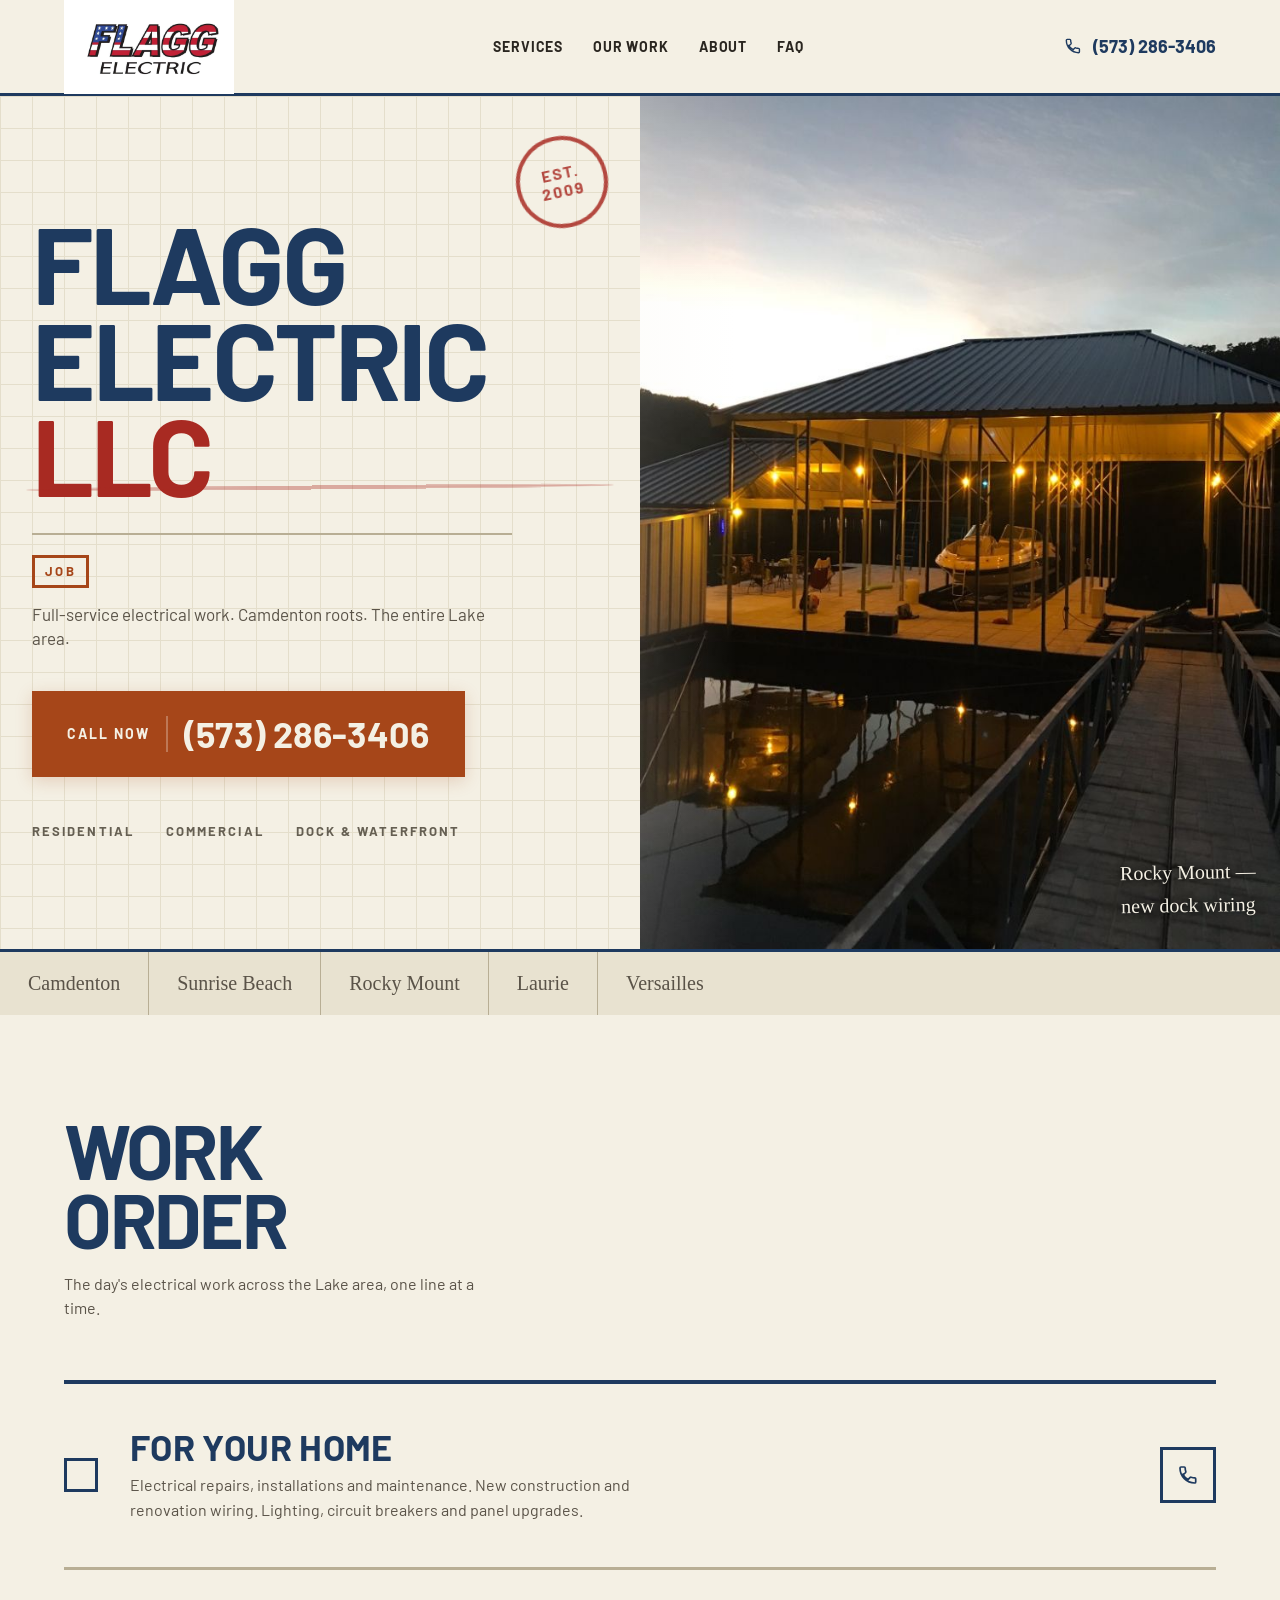
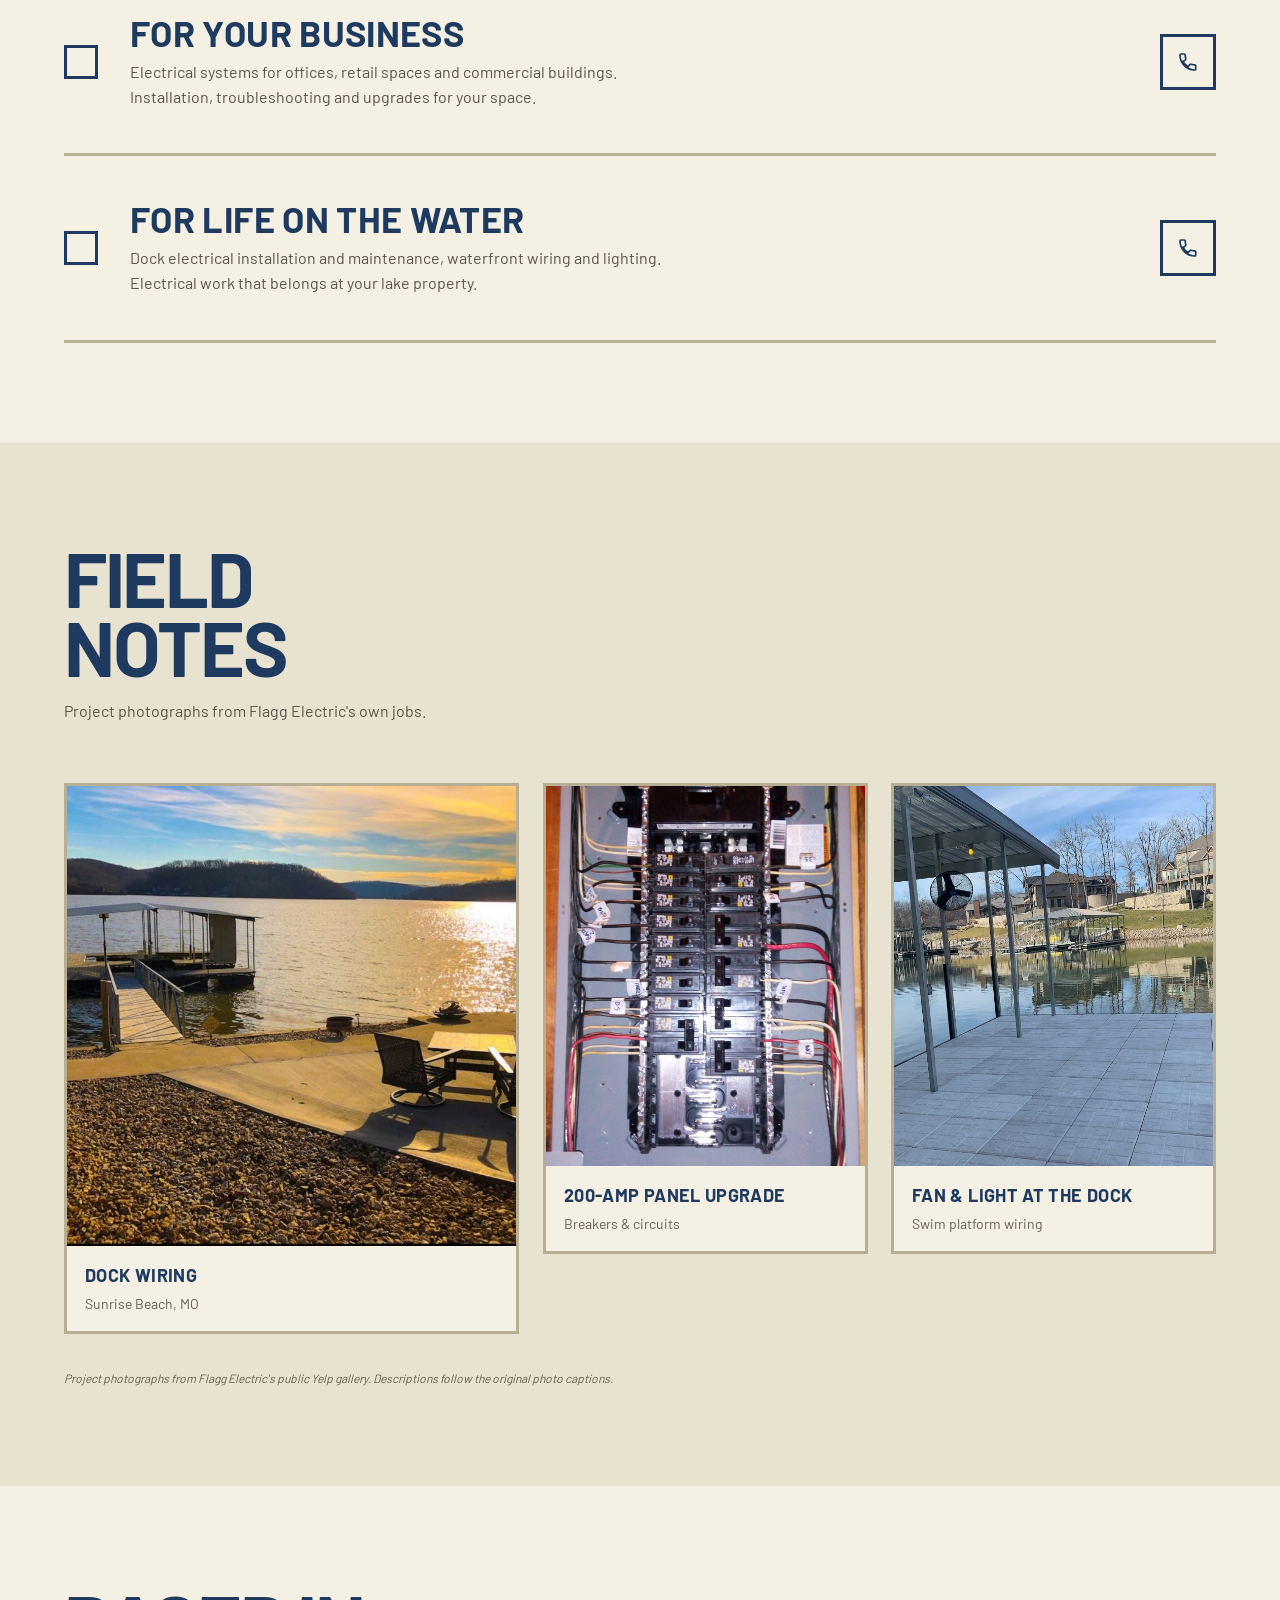
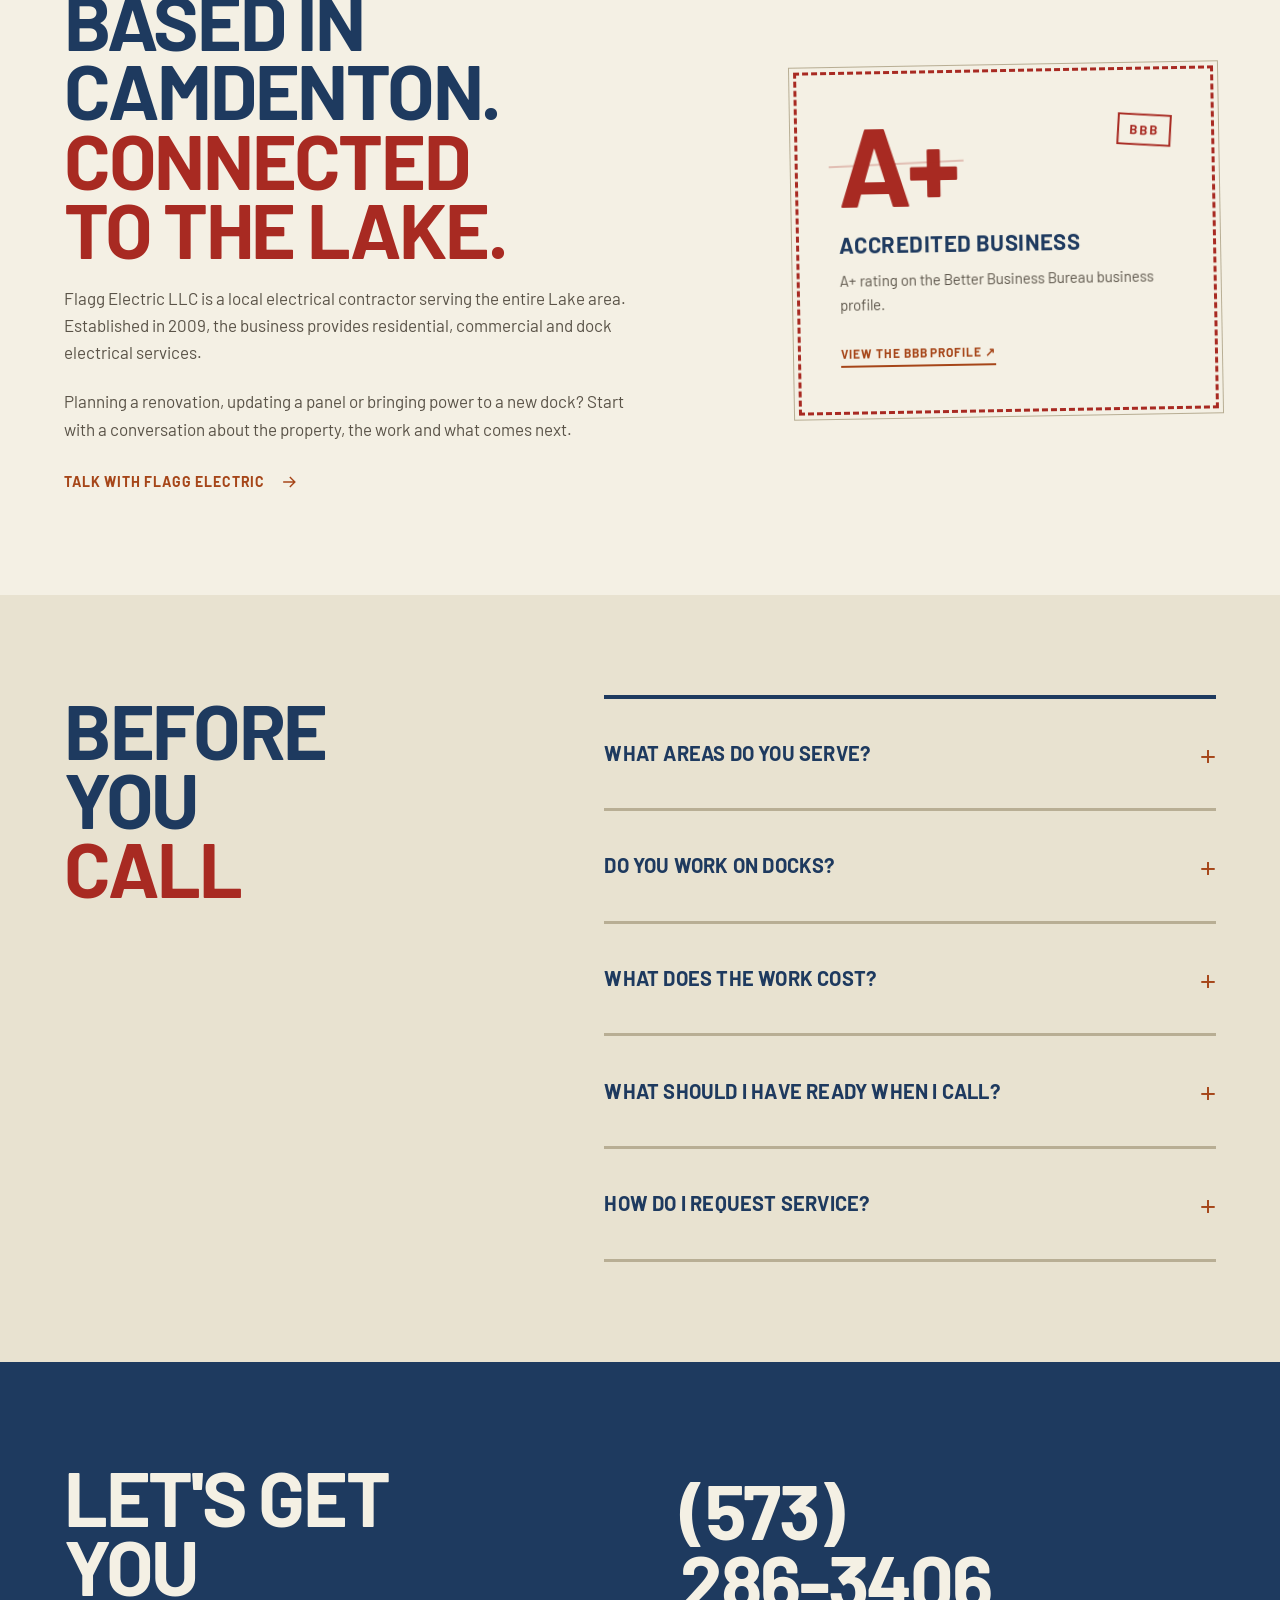
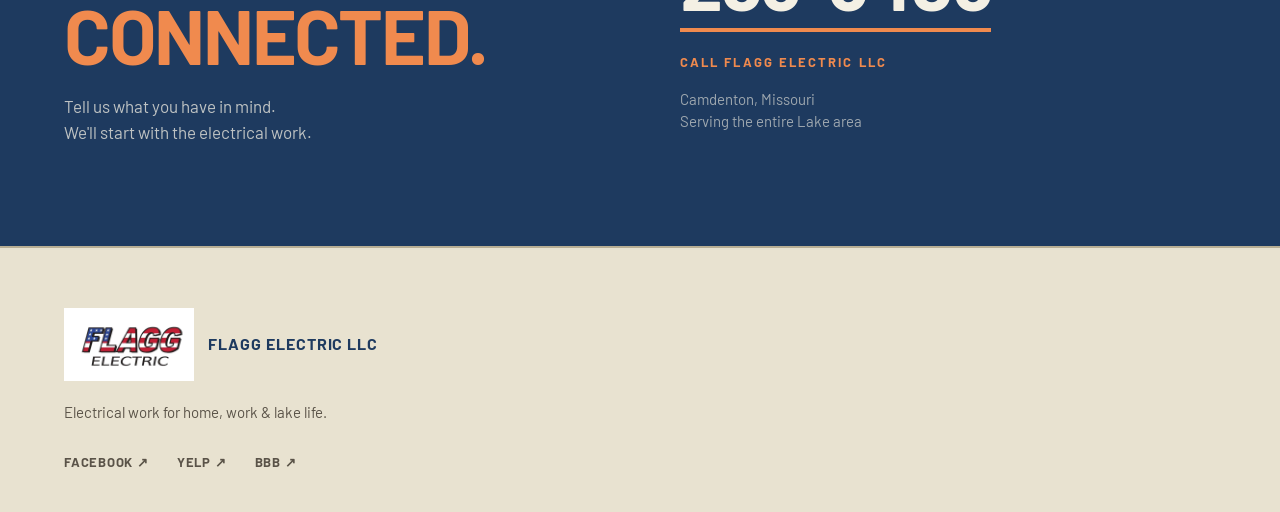
==== commit 4c937bab: "Flagg Electric: job-ticket redesign on real project photos - Replace Unsplash stock hero and gallery" ====
--- a/index.html
+++ b/index.html
@@ -1,10 +1,199 @@
 <!doctype html>
-<html lang="en"><head><meta charset="utf-8"><meta name="viewport" content="width=device-width,initial-scale=1"><meta name="theme-color" content="#102b3f"><title>Flagg Electric LLC | Camdenton & the Lake Area</title><meta name="description" content="Flagg Electric LLC provides residential, commercial and dock electrical services in Camdenton and the Lake area. Call (573) 286-3406 to discuss your project."><link rel="stylesheet" href="styles.css"></head><body><a class="skip" href="#main">Skip to content</a>
-<header class="header"><a class="brand" href="#" aria-label="Flagg Electric LLC home"><img src="assets/business-profile.jpg" alt="Flagg Electric" width="212" height="92"></a><nav id="navigation" aria-label="Main navigation"><a href="#services">Electrical services</a><a href="#work">Our work</a><a href="#about">About Flagg</a><a href="#contact">Contact</a></nav><a class="header-phone" href="tel:+15732863406">(573) 286-3406 <svg viewBox="0 0 24 24" aria-hidden="true"><path d="M5 19 19 5M5 5h14v14"/></svg></a><button class="menu" aria-expanded="false" aria-controls="navigation">Menu <span></span></button></header>
-<main id="main"><section class="hero"><div class="hero-copy"><h1>POWERING<br>HOME.<br>WORK.<br><span>LAKE LIFE.</span></h1><p>Full-service electrical work.<br>Camdenton roots. The entire Lake area.</p><a class="button" href="tel:+15732863406">Let’s talk about your project <svg viewBox="0 0 24 24" aria-hidden="true"><path d="M4 12h16m-6-6 6 6-6 6"/></svg></a><a class="quiet-link" href="#services">Find the electrical service you need <span>↓</span></a></div><figure class="hero-image"><img src="assets/dock-night.jpg" alt="Illuminated covered boat dock in Rocky Mount at dusk, pictured on Flagg Electric’s Yelp listing" width="750" height="1000" fetchpriority="high"><figcaption><span>WHEN THE SUN GOES DOWN,<br>LAKE LIFE KEEPS GOING.</span><a href="https://m.yelp.com/biz_photos/flagg-electric-camdenton?select=i2pBLvU6Oba6y8oULhjGQg" target="_blank" rel="noopener noreferrer">Rocky Mount, MO · Project photo on Yelp ↗</a></figcaption></figure><div class="hero-bottom"><span>RESIDENTIAL</span><span>COMMERCIAL</span><span>DOCK & WATERFRONT</span><svg class="circuit" viewBox="0 0 290 24" aria-hidden="true"><path d="M0 12h110l10-10h70l20 20h60l10-10h10"/><circle cx="4" cy="12" r="3"/></svg></div></section>
-<section class="services section" id="services"><div class="section-intro"><h2>One call.<br>A lot of possibilities.</h2><p>From the wiring behind your walls to the power at your dock, Flagg Electric handles electrical installations, upgrades and repairs for homes and businesses.</p></div><div class="service-list"><article><div><h3>For your home</h3><p>Electrical repairs, installations and maintenance. New construction and renovation wiring. Lighting, circuit breakers and panel upgrades.</p></div><a href="tel:+15732863406" aria-label="Call about residential electrical services"><svg viewBox="0 0 24 24" aria-hidden="true"><path d="M5 19 19 5M5 5h14v14"/></svg></a></article><article><div><h3>For your business</h3><p>Electrical systems for offices, retail spaces and commercial buildings. Installation, troubleshooting and upgrades for your space.</p></div><a href="tel:+15732863406" aria-label="Call about commercial electrical services"><svg viewBox="0 0 24 24" aria-hidden="true"><path d="M5 19 19 5M5 5h14v14"/></svg></a></article><article><div><h3>For life on the water</h3><p>Dock electrical installation and maintenance, waterfront wiring and lighting. Electrical work that belongs in the conversation about your lake property.</p></div><a href="tel:+15732863406" aria-label="Call about dock electrical services"><svg viewBox="0 0 24 24" aria-hidden="true"><path d="M5 19 19 5M5 5h14v14"/></svg></a></article></div></section>
-<section class="work section" id="work"><div class="work-heading"><h2>Lake days.<br>Behind-the-scenes work.</h2><a class="text-link" href="https://m.yelp.com/biz_photos/flagg-electric-camdenton" target="_blank" rel="noopener noreferrer">See more project photos on Yelp ↗</a></div><div class="gallery"><figure class="wide"><img src="assets/dock-day.jpg" alt="Covered dock and boat slip in Sunrise Beach, from Flagg Electric’s project photos" width="1000" height="750" loading="lazy"><figcaption><strong>Dock wiring</strong><span>Sunrise Beach, MO</span></figcaption></figure><figure><img src="assets/panel.jpg" alt="Electrical panel upgrade shown on Flagg Electric’s Yelp listing" width="750" height="1000" loading="lazy"><figcaption><strong>200-amp panel upgrade</strong><span>Electrical infrastructure</span></figcaption></figure><figure><img src="assets/dock-fan.jpg" alt="Covered swim platform with an outdoor oscillating fan, from Flagg Electric’s Yelp listing" width="750" height="1000" loading="lazy"><figcaption><strong>More comfort at the dock</strong><span>Wiring & outdoor fan installation</span></figcaption></figure></div><p class="photo-credit">Project photographs from Flagg Electric’s public Yelp gallery. Descriptions follow the original photo captions.</p></section>
-<section class="about section" id="about"><div><h2>Based in Camdenton.<br>Connected to the Lake.</h2><p>Flagg Electric LLC is a local electrical contractor serving the entire Lake area. Established in 2009, the business provides residential, commercial and dock electrical services.</p><p>Planning a renovation, updating a panel or bringing power to a new dock? Start with a conversation about the property, the work and what comes next.</p><a class="text-link" href="tel:+15732863406">Talk with Flagg Electric <svg viewBox="0 0 24 24" aria-hidden="true"><path d="M4 12h16m-6-6 6 6-6 6"/></svg></a></div><aside class="proof"><div class="proof-mark">A<span>+</span></div><h3>BBB accredited business</h3><p>A+ rating on the Better Business Bureau business profile.</p><a href="https://www.bbb.org/us/mo/camdenton/profile/electrician/flagg-electric-llc-0734-310614494" target="_blank" rel="noopener noreferrer">View the current BBB profile ↗</a></aside></section>
-<section class="questions section"><h2>A few things<br>before you call.</h2><div class="faq"><details><summary>What areas do you serve?<span>+</span></summary><p>Flagg Electric is based in Camdenton, Missouri and serves the entire Lake area. Call with your property’s location to confirm service for your project.</p></details><details><summary>Do you work on docks?<span>+</span></summary><p>Yes. Dock electrical installation, wiring and maintenance are part of Flagg Electric’s services. The project gallery includes dock work in Sunrise Beach and Rocky Mount.</p></details><details><summary>What should I have ready when I call?<span>+</span></summary><p>Your location, a short description of the work or problem, and your preferred timing are a useful starting point. Ask about scheduling, the scope of work and the estimate process directly.</p></details><details><summary>How do I request service?<span>+</span></summary><p>Call <a href="tel:+15732863406">(573) 286-3406</a> to discuss your project and availability. You can also find Flagg Electric on <a href="https://www.facebook.com/p/Flagg-Electric-LLC-100068615921292/" target="_blank" rel="noopener noreferrer">Facebook</a>.</p></details></div></section>
-<section class="contact section" id="contact"><div><h2>LET’S GET<br>YOU CONNECTED.</h2><p>Tell us what you have in mind.<br>We’ll start with the electrical work.</p></div><div class="contact-action"><a href="tel:+15732863406">(573) 286-3406<svg viewBox="0 0 24 24" aria-hidden="true"><path d="M5 19 19 5M5 5h14v14"/></svg></a><span>Call Flagg Electric LLC</span><p>Camdenton, Missouri<br>Serving the entire Lake area</p></div></section></main>
-<footer><a class="footer-brand" href="#" aria-label="Back to top">FLAGG <span>ELECTRIC LLC</span></a><p>Electrical work for home, work & lake life.</p><div><a href="https://www.facebook.com/p/Flagg-Electric-LLC-100068615921292/" target="_blank" rel="noopener noreferrer">Facebook ↗</a><a href="https://m.yelp.com/biz/flagg-electric-camdenton" target="_blank" rel="noopener noreferrer">Yelp ↗</a><a href="https://www.bbb.org/us/mo/camdenton/profile/electrician/flagg-electric-llc-0734-310614494" target="_blank" rel="noopener noreferrer">BBB ↗</a></div></footer><a class="mobile-call" href="tel:+15732863406">Call Flagg Electric <strong>(573) 286-3406</strong></a><script src="script.js"></script></body></html>+<html lang="en"><head><meta charset="utf-8"><meta name="viewport" content="width=device-width,initial-scale=1"><meta name="theme-color" content="#f4f0e4"><title>Flagg Electric LLC | Camdenton & the Lake Area</title><meta name="description" content="Flagg Electric LLC provides residential, commercial and dock electrical services in Camdenton and the Lake area. Call (573) 286-3406 to discuss your project."><link rel="stylesheet" href="styles.css"></head><body><a class="skip" href="#main">Skip to content</a>
+
+<header class="header">
+  <a class="brand" href="#main" aria-label="Flagg Electric LLC home">
+    <img src="assets/business-profile.jpg" alt="Flagg Electric" width="212" height="120">
+  </a>
+  <nav id="navigation" aria-label="Main navigation">
+    <a href="#services">Services</a>
+    <a href="#work">Our work</a>
+    <a href="#about">About</a>
+    <a href="#questions">FAQ</a>
+  </nav>
+  <a class="header-phone" href="tel:+15732863406" aria-label="Call Flagg Electric">
+    <svg viewBox="0 0 24 24" aria-hidden="true"><path d="M6.6 10.8c1.2 2.4 3.2 4.4 5.6 5.6l2-2c.3-.3.7-.4 1-.2 1.1.4 2.3.6 3.5.6.6 0 1 .4 1 1V19c0 .6-.4 1-1 1C10.6 20 4 13.4 4 5c0-.6.4-1 1-1h3.2c.6 0 1 .4 1 1 0 1.2.2 2.4.6 3.5.1.3 0 .7-.2 1l-2 2z"/></svg>
+    <span>(573) 286-3406</span>
+  </a>
+  <button class="menu" aria-expanded="false" aria-controls="navigation">Menu <span></span></button>
+</header>
+
+<main id="main">
+
+<section class="hero">
+  <div class="hero-grid-bg" aria-hidden="true"></div>
+  <div class="hero-content">
+    <div class="hero-stamp">
+      <h1 class="hero-title">Flagg<br>Electric<br><span class="line">LLC</span></h1>
+      <div class="stamp-mark">EST.<br>2009</div>
+      <div class="hero-job-line">
+        <span class="job-label">JOB</span>
+        <span class="job-desc">Full-service electrical work. Camdenton roots. The entire Lake area.</span>
+      </div>
+      <a class="hero-cta" href="tel:+15732863406">
+        <span class="cta-label">CALL NOW</span>
+        <span class="cta-phone">(573) 286-3406</span>
+      </a>
+      <div class="hero-tags">
+        <span>RESIDENTIAL</span>
+        <span>COMMERCIAL</span>
+        <span>DOCK &amp; WATERFRONT</span>
+      </div>
+    </div>
+    <div class="hero-photo">
+      <img src="assets/dock-night.jpg" alt="Covered boat dock lit at night in Rocky Mount, new dock wiring by Flagg Electric" width="750" height="1000" fetchpriority="high">
+      <div class="hero-photo-note">
+        <span class="pencil">Rocky Mount —</span>
+        <span class="pencil">new dock wiring</span>
+      </div>
+    </div>
+  </div>
+  <div class="hero-margin" aria-hidden="true">
+    <span>Camdenton</span>
+    <span>Sunrise Beach</span>
+    <span>Rocky Mount</span>
+    <span>Laurie</span>
+    <span>Versailles</span>
+  </div>
+</section>
+
+<section class="services section" id="services">
+  <div class="section-head">
+    <h2>WORK<br>ORDER</h2>
+    <p class="section-note">The day's electrical work across the Lake area, one line at a time.</p>
+  </div>
+  <div class="service-list">
+    <article>
+      <div class="check" aria-hidden="true"></div>
+      <div class="service-body">
+        <h3>FOR YOUR HOME</h3>
+        <p>Electrical repairs, installations and maintenance. New construction and renovation wiring. Lighting, circuit breakers and panel upgrades.</p>
+      </div>
+      <a href="tel:+15732863406" aria-label="Call about residential electrical services">
+        <svg viewBox="0 0 24 24" aria-hidden="true"><path d="M6.6 10.8c1.2 2.4 3.2 4.4 5.6 5.6l2-2c.3-.3.7-.4 1-.2 1.1.4 2.3.6 3.5.6.6 0 1 .4 1 1V19c0 .6-.4 1-1 1C10.6 20 4 13.4 4 5c0-.6.4-1 1-1h3.2c.6 0 1 .4 1 1 0 1.2.2 2.4.6 3.5.1.3 0 .7-.2 1l-2 2z"/></svg>
+      </a>
+    </article>
+    <article>
+      <div class="check" aria-hidden="true"></div>
+      <div class="service-body">
+        <h3>FOR YOUR BUSINESS</h3>
+        <p>Electrical systems for offices, retail spaces and commercial buildings. Installation, troubleshooting and upgrades for your space.</p>
+      </div>
+      <a href="tel:+15732863406" aria-label="Call about commercial electrical services">
+        <svg viewBox="0 0 24 24" aria-hidden="true"><path d="M6.6 10.8c1.2 2.4 3.2 4.4 5.6 5.6l2-2c.3-.3.7-.4 1-.2 1.1.4 2.3.6 3.5.6.6 0 1 .4 1 1V19c0 .6-.4 1-1 1C10.6 20 4 13.4 4 5c0-.6.4-1 1-1h3.2c.6 0 1 .4 1 1 0 1.2.2 2.4.6 3.5.1.3 0 .7-.2 1l-2 2z"/></svg>
+      </a>
+    </article>
+    <article>
+      <div class="check" aria-hidden="true"></div>
+      <div class="service-body">
+        <h3>FOR LIFE ON THE WATER</h3>
+        <p>Dock electrical installation and maintenance, waterfront wiring and lighting. Electrical work that belongs at your lake property.</p>
+      </div>
+      <a href="tel:+15732863406" aria-label="Call about dock electrical services">
+        <svg viewBox="0 0 24 24" aria-hidden="true"><path d="M6.6 10.8c1.2 2.4 3.2 4.4 5.6 5.6l2-2c.3-.3.7-.4 1-.2 1.1.4 2.3.6 3.5.6.6 0 1 .4 1 1V19c0 .6-.4 1-1 1C10.6 20 4 13.4 4 5c0-.6.4-1 1-1h3.2c.6 0 1 .4 1 1 0 1.2.2 2.4.6 3.5.1.3 0 .7-.2 1l-2 2z"/></svg>
+      </a>
+    </article>
+  </div>
+</section>
+
+<section class="work section" id="work">
+  <div class="section-head">
+    <h2>FIELD<br>NOTES</h2>
+    <p class="section-note">Project photographs from Flagg Electric's own jobs.</p>
+  </div>
+  <div class="gallery">
+    <figure class="wide">
+      <img src="assets/dock-day.jpg" alt="Covered boat slip on a Lake of the Ozarks dock at golden hour, new dock wiring by Flagg Electric in Sunrise Beach" width="1000" height="754" loading="lazy">
+      <figcaption><strong>Dock wiring</strong><span>Sunrise Beach, MO</span></figcaption>
+    </figure>
+    <figure>
+      <img src="assets/panel.jpg" alt="Electrical load center with breakers and labeled circuits during a 200 amp panel upgrade" width="562" height="1000" loading="lazy">
+      <figcaption><strong>200-amp panel upgrade</strong><span>Breakers &amp; circuits</span></figcaption>
+    </figure>
+    <figure>
+      <img src="assets/dock-fan.jpg" alt="Covered swim platform with an outdoor ceiling fan and light wired by Flagg Electric" width="1000" height="750" loading="lazy">
+      <figcaption><strong>Fan &amp; light at the dock</strong><span>Swim platform wiring</span></figcaption>
+    </figure>
+  </div>
+  <p class="photo-credit">Project photographs from Flagg Electric's public Yelp gallery. Descriptions follow the original photo captions.</p>
+</section>
+
+<section class="about section" id="about">
+  <div class="about-text">
+    <h2>BASED IN<br>CAMDENTON.<br><span class="accent">CONNECTED<br>TO THE LAKE.</span></h2>
+    <p>Flagg Electric LLC is a local electrical contractor serving the entire Lake area. Established in 2009, the business provides residential, commercial and dock electrical services.</p>
+    <p>Planning a renovation, updating a panel or bringing power to a new dock? Start with a conversation about the property, the work and what comes next.</p>
+    <a class="text-link" href="tel:+15732863406">Talk with Flagg Electric <svg viewBox="0 0 24 24" aria-hidden="true"><path d="M5 12h14m-6-6 6 6-6 6"/></svg></a>
+  </div>
+  <aside class="proof">
+    <div class="proof-stamp">
+      <div class="proof-mark">A<span>+</span></div>
+      <div class="proof-label">BBB</div>
+    </div>
+    <h3>ACCREDITED BUSINESS</h3>
+    <p>A+ rating on the Better Business Bureau business profile.</p>
+    <a href="https://www.bbb.org/us/mo/camdenton/profile/electrician/flagg-electric-llc-0734-310614494" target="_blank" rel="noopener noreferrer">View the BBB profile ↗</a>
+  </aside>
+</section>
+
+<section class="questions section" id="questions">
+  <div class="section-head">
+    <h2>BEFORE<br>YOU<br><span class="accent">CALL</span></h2>
+  </div>
+  <div class="faq">
+    <details>
+      <summary>What areas do you serve?<span>+</span></summary>
+      <p>Flagg Electric is based in Camdenton, Missouri and serves the entire Lake area. Call with your property's location to confirm service for your project.</p>
+    </details>
+    <details>
+      <summary>Do you work on docks?<span>+</span></summary>
+      <p>Yes. Dock electrical installation, wiring and maintenance are part of Flagg Electric's services. The project gallery includes dock work in Sunrise Beach and Rocky Mount.</p>
+    </details>
+    <details>
+      <summary>What does the work cost?<span>+</span></summary>
+      <p>Every property and every job is different, so estimates are given per project. Call with a description of the work and you'll get the scope and the estimate process directly.</p>
+    </details>
+    <details>
+      <summary>What should I have ready when I call?<span>+</span></summary>
+      <p>Your location, a short description of the work or problem, and your preferred timing are a useful starting point. Ask about scheduling, the scope of work and the estimate process directly.</p>
+    </details>
+    <details>
+      <summary>How do I request service?<span>+</span></summary>
+      <p>Call <a href="tel:+15732863406">(573) 286-3406</a> to discuss your project and availability. You can also find Flagg Electric on <a href="https://www.facebook.com/p/Flagg-Electric-LLC-100068615921292/" target="_blank" rel="noopener noreferrer">Facebook</a>.</p>
+    </details>
+  </div>
+</section>
+
+<section class="contact section" id="contact">
+  <div class="contact-body">
+    <h2>LET'S GET<br>YOU<br><span class="accent">CONNECTED.</span></h2>
+    <p>Tell us what you have in mind.<br>We'll start with the electrical work.</p>
+  </div>
+  <div class="contact-action">
+    <a href="tel:+15732863406">
+      <span class="contact-phone">(573)<br>286-3406</span>
+    </a>
+    <span class="contact-label">CALL FLAGG ELECTRIC LLC</span>
+    <p>Camdenton, Missouri<br>Serving the entire Lake area</p>
+  </div>
+</section>
+
+</main>
+
+<footer>
+  <a class="footer-brand" href="#main" aria-label="Back to top">
+    <img src="assets/business-profile.jpg" alt="" width="140" height="79">
+    <span class="footer-name">FLAGG ELECTRIC LLC</span>
+  </a>
+  <p>Electrical work for home, work &amp; lake life.</p>
+  <div class="footer-links">
+    <a href="https://www.facebook.com/p/Flagg-Electric-LLC-100068615921292/" target="_blank" rel="noopener noreferrer">Facebook ↗</a>
+    <a href="https://m.yelp.com/biz/flagg-electric-camdenton" target="_blank" rel="noopener noreferrer">Yelp ↗</a>
+    <a href="https://www.bbb.org/us/mo/camdenton/profile/electrician/flagg-electric-llc-0734-310614494" target="_blank" rel="noopener noreferrer">BBB ↗</a>
+  </div>
+</footer>
+
+<a class="mobile-call" href="tel:+15732863406">Call Flagg Electric <strong>(573) 286-3406</strong></a>
+
+<script src="script.js"></script>
+</body></html>
--- a/styles.css
+++ b/styles.css
@@ -1 +1,252 @@
-@font-face{font-family:Barlow;src:url('assets/barlow.ttf') format('truetype');font-weight:400;font-display:swap}@font-face{font-family:Barlow;src:url('assets/barlow-bold.ttf') format('truetype');font-weight:700;font-display:swap}@font-face{font-family:BarlowCondensed;src:url('assets/barlow-condensed.ttf') format('truetype');font-weight:700;font-display:swap}:root{--navy:#102b3f;--red:#c9342e;--paper:#f4f5f2;--muted:#52616a;--line:#d2d8d9}*{box-sizing:border-box}html{scroll-behavior:smooth;scroll-padding-top:30px;scrollbar-color:var(--red) var(--paper)}body{margin:0;color:var(--navy);background:var(--paper);font-family:Barlow,Arial,sans-serif;font-size:18px;line-height:1.55}::selection{background:var(--red);color:white}a{color:inherit;text-underline-offset:5px}button{font:inherit}a,button,summary{-webkit-tap-highlight-color:transparent}a:focus-visible,button:focus-visible,summary:focus-visible{outline:3px solid #db8a26;outline-offset:6px}svg{width:24px;height:24px;fill:none;stroke:currentColor;stroke-width:1.7;flex-shrink:0}img{display:block;max-width:100%;object-fit:cover}figure{margin:0}h1,h2,h3,p{margin:0}h1,h2,h3{text-wrap:balance}h2{font-size:clamp(36px,4vw,58px);line-height:1.03;letter-spacing:-.025em;font-family:BarlowCondensed,sans-serif}p{max-width:65ch}a{transition:color .2s,background .2s}a:hover{color:var(--red)}.skip{position:fixed;top:-100px;left:20px;padding:12px 20px;background:white;z-index:100}.skip:focus{top:10px}.header{height:110px;background:#fff;display:flex;align-items:center;justify-content:space-between;padding:0 5%;gap:30px}.brand{width:180px;flex-shrink:0}.brand img{width:180px;height:83px;object-fit:contain}.header nav{display:flex;gap:30px;font-size:15px;font-weight:700}.header a{text-decoration:none}.header-phone{display:flex;align-items:center;gap:18px;font-weight:700;font-size:18px}.menu{display:none}.hero{background:var(--navy);color:#fff;display:grid;grid-template-columns:1fr 1fr;position:relative}.hero-copy{padding:56px 9% 42px 10%;position:relative}.hero h1{font-family:BarlowCondensed,sans-serif;font-size:clamp(62px,6.5vw,94px);line-height:.94;letter-spacing:-.018em;font-weight:700}.hero h1 span{color:#f2be8d}.hero-copy p{font-size:19px;color:#d7e1e7;line-height:1.45;margin-top:25px}.button{display:inline-flex;align-items:center;justify-content:space-between;gap:30px;background:var(--red);color:white;text-decoration:none;padding:17px 22px;font-size:16px;font-weight:700;margin-top:28px;min-height:56px}.button:hover{background:#a92823;color:white}.quiet-link{display:flex;gap:18px;align-items:center;margin-top:18px;text-decoration:none;font-size:14px;color:#d7e1e7}.quiet-link:hover{color:white}.hero-image{position:relative;min-height:660px;overflow:hidden}.hero-image>img{width:100%;height:100%;position:absolute;object-position:center 55%}.hero-image:after{content:'';position:absolute;inset:50% 0 0;background:linear-gradient(transparent,rgba(3,18,28,.85))}.hero-image figcaption{position:absolute;bottom:37px;left:35px;right:30px;z-index:1}.hero-image figcaption span{font-family:BarlowCondensed,sans-serif;font-size:31px;line-height:1.05;display:block;letter-spacing:.025em}.hero-image figcaption a{display:block;font-size:12px;margin-top:14px;color:#e4eaf0}.hero-bottom{grid-column:1/-1;display:flex;align-items:center;gap:42px;padding:20px 5%;border-top:1px solid #526371;font-size:12px;letter-spacing:.12em;font-weight:700}.circuit{margin-left:auto;width:290px;height:24px;color:#d37458}.circuit path{stroke-dasharray:500;stroke-dashoffset:500;animation:connect 1.8s cubic-bezier(.16,1,.3,1) .2s forwards}@keyframes connect{to{stroke-dashoffset:0}}.section{padding:100px 7%;scroll-margin-top:15px}.section-intro{display:grid;grid-template-columns:1fr 1fr;gap:70px;align-items:end;margin-bottom:55px}.section-intro p{color:var(--muted);max-width:510px}.service-list{border-top:1px solid var(--line)}.service-list article{padding:28px 0;display:flex;align-items:center;justify-content:space-between;border-bottom:1px solid var(--line);gap:40px}.service-list article>div{display:grid;grid-template-columns:300px 1fr;gap:35px;align-items:start;width:100%}.service-list h3{font-family:BarlowCondensed,sans-serif;font-size:32px;line-height:1.1}.service-list p{font-size:16px;color:var(--muted);max-width:540px}.service-list a{width:48px;height:48px;display:grid;place-items:center;border:1px solid #adb7bc;flex-shrink:0}.service-list a:hover{background:var(--navy);color:white}.work{background:#e6ebec}.work-heading{display:flex;justify-content:space-between;align-items:end;gap:40px;margin-bottom:40px}.text-link{font-size:15px;font-weight:700;display:inline-flex;gap:20px;align-items:center}.gallery{display:grid;grid-template-columns:1.5fr 1fr 1fr;gap:25px;align-items:start}.gallery img{height:330px;width:100%;object-position:center}.gallery .wide img{height:410px}.gallery figcaption{padding-top:17px;display:flex;flex-direction:column;gap:2px}.gallery figcaption strong{font-size:18px}.gallery figcaption span{font-size:14px;color:var(--muted)}.photo-credit{font-size:12px;color:var(--muted);margin-top:30px}.about{display:grid;grid-template-columns:1.2fr 1fr;gap:100px;background:#fff;align-items:center}.about p{margin-top:22px;color:var(--muted);font-size:17px}.about .text-link{margin-top:25px}.proof{border:1px solid #bdc8ce;padding:35px 40px;max-width:360px;justify-self:end}.proof-mark{font-family:BarlowCondensed,sans-serif;font-size:98px;line-height:1;color:var(--navy)}.proof-mark span{color:var(--red);font-size:60px;vertical-align:top}.proof h3{font-size:23px;line-height:1.15;margin-top:20px}.proof p{font-size:15px;margin-top:12px}.proof a{font-size:13px;display:inline-block;margin-top:24px}.questions{display:grid;grid-template-columns:1fr 1.3fr;gap:75px}.faq{border-top:1px solid var(--line)}details{border-bottom:1px solid var(--line)}summary{cursor:pointer;list-style:none;display:flex;justify-content:space-between;align-items:center;font-weight:700;font-size:18px;padding:23px 0;gap:15px}summary::-webkit-details-marker{display:none}summary span{font-size:26px;font-weight:400}details[open] summary span{transform:rotate(45deg)}details p{padding:0 30px 24px 0;color:var(--muted);font-size:16px}.contact{background:var(--red);color:white;display:grid;grid-template-columns:1fr 1fr;gap:60px;align-items:center}.contact h2{font-size:clamp(48px,5.8vw,78px);line-height:.94}.contact p{margin-top:23px;font-size:17px;color:#fff}.contact-action{justify-self:end}.contact-action>a{font-family:BarlowCondensed,sans-serif;font-size:clamp(30px,3.8vw,53px);display:flex;align-items:center;gap:25px;text-decoration:none;line-height:1.1;border-bottom:1px solid #ecb8b5;padding-bottom:18px}.contact-action>a:hover{color:#fff0c5}.contact-action>a svg{width:34px;height:34px}.contact-action>span{display:block;margin-top:12px;font-size:14px}.contact-action p{font-size:15px;margin-top:33px}footer{background:var(--navy);color:white;display:flex;align-items:center;justify-content:space-between;gap:35px;padding:42px 7%;font-size:13px}footer a{text-decoration:none}.footer-brand{font-family:BarlowCondensed,sans-serif;font-size:33px;line-height:1;letter-spacing:.015em}.footer-brand span{display:block;font-family:Barlow,sans-serif;font-size:10px;letter-spacing:.12em;margin-top:7px}footer p{color:#cfdae1}footer>div{display:flex;gap:25px}.mobile-call{display:none}[hidden]{display:none!important}@media(min-width:1600px){.header,.section,footer{padding-left:max(7%,calc((100vw - 1400px)/2));padding-right:max(7%,calc((100vw - 1400px)/2))}.hero-copy{padding-left:max(14%,calc((100vw - 1400px)/2))}}@media(max-width:1050px){.header{gap:18px;padding:0 4%}.header nav{gap:18px;font-size:14px}.header-phone{font-size:16px;gap:8px}.brand,.brand img{width:145px}.hero-copy{padding:45px 7%}.hero-image{min-height:620px}.hero h1{font-size:80px}.service-list article>div{grid-template-columns:230px 1fr;gap:20px}.gallery{gap:18px}.gallery img{height:270px}.gallery .wide img{height:340px}.about{gap:50px}.section{padding:75px 6%}.hero-bottom{gap:24px}.circuit{width:170px}footer{flex-wrap:wrap}.section-intro{gap:40px}}@media(max-width:760px){body{font-size:17px}.header{height:88px;padding:0 6%;position:relative;gap:15px;z-index:10}.brand,.brand img{width:135px;height:72px}.header-phone{margin-left:auto;font-size:0;gap:0}.header-phone svg{width:26px;height:26px}.menu{display:flex;align-items:center;gap:10px;background:none;border:1px solid #ccd3d6;padding:9px 12px;font-size:14px;color:var(--navy);min-height:44px}.menu span{width:15px;height:8px;border-top:1px solid;border-bottom:1px solid}.header nav{display:none;position:absolute;left:0;right:0;top:88px;background:#fff;padding:18px 6% 25px;box-shadow:0 15px 22px #102b3f18}.header nav.open{display:flex;flex-direction:column;gap:0}.header nav a{padding:13px 0;border-bottom:1px solid #d9dfe1}.hero{grid-template-columns:1fr}.hero-copy{padding:40px 7% 34px}.hero h1{font-size:clamp(60px,15.3vw,94px);line-height:.93}.hero h1 br:nth-of-type(1),.hero h1 br:nth-of-type(2){display:block}.hero h1{max-width:520px}.hero h1 br:nth-of-type(3){display:block}.hero-copy p{font-size:17px;margin-top:21px}.button{margin-top:22px;gap:24px;padding:16px 18px;font-size:15px}.quiet-link{font-size:13px}.hero-image{min-height:410px;max-height:500px}.hero-image>img{object-position:center 55%}.hero-image figcaption{left:7%;bottom:27px}.hero-image figcaption span{font-size:27px}.hero-image figcaption a{font-size:11px}.hero-bottom{padding:18px 7%;font-size:9px;gap:17px;justify-content:space-between;letter-spacing:.07em}.circuit{display:none}.section{padding:60px 7%}.section-intro{grid-template-columns:1fr;gap:22px;margin-bottom:35px}h2{font-size:43px}.section-intro p{font-size:16px}.service-list article{gap:20px;padding:25px 0}.service-list article>div{display:block}.service-list h3{font-size:29px;margin-bottom:12px}.service-list p{font-size:15px}.service-list a{width:43px;height:43px}.work-heading{display:block;margin-bottom:30px}.work-heading .text-link{margin-top:22px;font-size:13px}.gallery{grid-template-columns:1fr 1fr;gap:27px 16px}.gallery .wide{grid-column:1/-1}.gallery .wide img{height:300px}.gallery img{height:215px}.gallery figcaption strong{font-size:16px;line-height:1.3}.gallery figcaption span{font-size:12px;line-height:1.4}.gallery figcaption{padding-top:13px}.photo-credit{font-size:11px}.about{grid-template-columns:1fr;gap:35px}.about p{font-size:16px}.proof{justify-self:stretch;max-width:none;padding:28px}.proof-mark{font-size:75px;float:left;margin-right:25px}.proof h3{margin-top:4px;font-size:21px}.proof p{margin-top:10px;font-size:14px}.proof a{clear:both;display:block;padding-top:8px;margin-top:20px}.questions{grid-template-columns:1fr;gap:30px}summary{font-size:16px;padding:21px 0}.contact{grid-template-columns:1fr;gap:35px}.contact h2{font-size:58px}.contact-action{justify-self:stretch}.contact-action>a{font-size:43px;justify-content:space-between}.contact-action p{margin-top:22px}.contact p{font-size:16px}footer{padding:35px 7% 100px;display:grid;gap:24px}footer p{font-size:12px}footer>div{gap:30px}.mobile-call{display:flex;position:fixed;bottom:0;left:0;right:0;z-index:20;background:white;color:var(--navy);padding:16px 6%;padding-bottom:max(16px,env(safe-area-inset-bottom));justify-content:space-between;text-decoration:none;font-size:13px;border-top:1px solid #ccd3d6;box-shadow:0 -4px 20px #102b3f10}.mobile-call strong{color:var(--red)}}@media(prefers-reduced-motion:reduce){html{scroll-behavior:auto}*,*:before,*:after{animation:none!important;transition:none!important}.circuit path{stroke-dashoffset:0}}+@font-face{font-family:Barlow;src:url('assets/barlow.ttf') format('truetype');font-weight:400;font-display:swap}
+@font-face{font-family:Barlow;src:url('assets/barlow-bold.ttf') format('truetype');font-weight:700;font-display:swap}
+
+:root{
+  --paper:#f4f0e4;
+  --paper-dark:#e8e2d0;
+  --manila:#e0d5b8;
+  --grid:#c8bfa0;
+  --grid-light:#d8d0b8;
+  --toner:#1e3a5f;
+  --toner-light:#3a5a80;
+  --orange:#a64619;
+  --orange-hot:#f08a4e;
+  --wax:#a82a22;
+  --wax-light:#e05548;
+  --pencil:#5a5348;
+  --pencil-light:#655f52;
+  --ink:#2a2620;
+  --rule:#b8ae94;
+  --rule-dark:#9a9080;
+}
+
+*{box-sizing:border-box}
+html{scroll-behavior:smooth;scroll-padding-top:30px;scrollbar-color:var(--orange) var(--paper)}
+body{margin:0;color:var(--ink);background:var(--paper);font-family:Barlow,Arial,sans-serif;font-size:18px;line-height:1.55;overflow-x:hidden;-webkit-font-smoothing:antialiased}
+::selection{background:var(--wax);color:var(--paper)}
+a{color:inherit;text-underline-offset:5px}
+button{font:inherit}
+a,button,summary{-webkit-tap-highlight-color:transparent}
+a:focus-visible,button:focus-visible,summary:focus-visible{outline:3px solid var(--orange-hot);outline-offset:4px}
+svg{width:24px;height:24px;fill:none;stroke:currentColor;stroke-width:1.7;flex-shrink:0}
+img{display:block;max-width:100%}
+figure{margin:0}
+h1,h2,h3,p{margin:0}
+h1,h2,h3{text-wrap:balance}
+p{max-width:65ch}
+
+.accent{color:var(--wax);display:inline-block}
+
+/* HEADER */
+.skip{position:fixed;top:-100px;left:20px;padding:12px 20px;background:var(--paper);z-index:100;font-weight:700;border:2px solid var(--ink)}
+.skip:focus{top:10px}
+.header{height:96px;background:var(--paper);display:flex;align-items:center;justify-content:space-between;padding:0 5%;gap:30px;position:relative;z-index:50;border-bottom:3px solid var(--toner)}
+.brand{display:flex;align-items:center;text-decoration:none;flex-shrink:0}
+.brand img{width:170px;height:auto;object-fit:contain}
+.header nav{display:flex;gap:30px;font-size:14px;font-weight:700;text-transform:uppercase;letter-spacing:.06em}
+.header a{text-decoration:none}
+.header-phone{display:flex;align-items:center;gap:10px;font-weight:700;font-size:18px;color:var(--toner);text-decoration:none;transition:color .2s}
+.header-phone svg{width:20px;height:20px}
+.header-phone:hover{color:var(--orange)}
+.menu{display:none}
+
+/* HERO — the job ticket */
+.hero{position:relative;min-height:calc(100vh - 96px);display:flex;flex-direction:column;background:var(--paper);overflow:hidden;padding:0}
+.hero-grid-bg{position:absolute;inset:0;background-image:
+  linear-gradient(var(--grid-light) 1px,transparent 1px),
+  linear-gradient(90deg,var(--grid-light) 1px,transparent 1px);
+  background-size:32px 32px;opacity:.55;pointer-events:none}
+.hero-content{position:relative;z-index:2;display:grid;grid-template-columns:1fr 1fr;flex:1;align-items:stretch}
+.hero-stamp{position:relative;padding:60px 5% 50px;display:flex;flex-direction:column;justify-content:center;max-width:700px}
+.stamp-mark{position:absolute;top:40px;right:5%;font-weight:700;font-size:16px;letter-spacing:.12em;color:var(--wax);border:4px solid var(--wax);border-radius:50%;width:92px;height:92px;display:grid;place-items:center;text-align:center;line-height:1.15;transform:rotate(-12deg);opacity:.85;animation:stampPress .5s cubic-bezier(0.16,1,0.3,1) .3s both}
+@keyframes stampPress{
+  0%{transform:rotate(-12deg) scale(1.8);opacity:0}
+  60%{transform:rotate(-12deg) scale(.92);opacity:1}
+  100%{transform:rotate(-12deg) scale(1);opacity:.85}
+}
+.hero-title{font-weight:700;font-size:clamp(64px,8.5vw,120px);line-height:.88;letter-spacing:-.03em;text-transform:uppercase;color:var(--toner);position:relative}
+.hero-title .line{display:block;color:var(--wax);position:relative}
+.hero-title .line::after{content:'';position:absolute;left:-6px;right:-6px;bottom:10%;height:4px;background:var(--wax);opacity:.35;border-radius:50%;transform:rotate(-.5deg) scaleX(0);transform-origin:left;animation:pencilDraw .6s cubic-bezier(0.16,1,0.3,1) .7s both}
+@keyframes pencilDraw{
+  0%{transform:rotate(-.5deg) scaleX(0)}
+  100%{transform:rotate(-.5deg) scaleX(1)}
+}
+.hero-job-line{display:flex;align-items:baseline;gap:14px;margin-top:32px;padding-top:20px;border-top:2px solid var(--rule);max-width:480px;flex-wrap:wrap}
+.job-label{font-weight:700;font-size:13px;letter-spacing:.18em;color:var(--orange);text-transform:uppercase;flex-shrink:0;border:3px solid var(--orange);padding:3px 10px}
+.job-desc{font-size:17px;color:var(--pencil);line-height:1.45}
+.hero-cta{display:inline-flex;align-items:center;gap:16px;background:var(--orange);color:var(--paper);text-decoration:none;padding:22px 32px;margin-top:40px;border:3px solid var(--orange);transition:all .2s;align-self:flex-start;position:relative;box-shadow:0 4px 16px rgba(166,70,25,.2)}
+.hero-cta:hover{background:var(--orange-hot);border-color:var(--orange-hot);transform:translateY(-3px);box-shadow:0 10px 28px rgba(166,70,25,.35)}
+.cta-label{font-size:14px;font-weight:700;letter-spacing:.14em;text-transform:uppercase}
+.cta-phone{font-weight:700;font-size:clamp(24px,3vw,36px);line-height:1;letter-spacing:.01em;border-left:2px solid rgba(244,240,228,.3);padding-left:16px}
+.hero-tags{display:flex;gap:32px;margin-top:44px;flex-wrap:wrap;font-size:13px;letter-spacing:.16em;font-weight:700;color:var(--pencil-light);text-transform:uppercase}
+.hero-photo{position:relative;overflow:hidden;background:var(--manila)}
+.hero-photo img{width:100%;height:100%;object-fit:cover;object-position:center}
+.hero-photo::after{content:'';position:absolute;inset:0;background:linear-gradient(to right,rgba(244,240,228,.15) 0%,transparent 15%);pointer-events:none}
+.hero-photo-note{position:absolute;bottom:28px;right:24px;display:flex;flex-direction:column;gap:2px;text-align:right;z-index:3}
+.pencil{font-family:'Caveat','Segoe Script','Bradley Hand',cursive;font-size:20px;color:var(--paper);text-shadow:0 1px 4px rgba(0,0,0,.5),0 0 8px rgba(0,0,0,.3);transform:rotate(-1deg)}
+.hero-margin{position:relative;z-index:2;display:flex;align-items:center;gap:0;padding:0;border-top:3px solid var(--toner);background:var(--paper-dark);overflow-x:auto;-webkit-overflow-scrolling:touch}
+.hero-margin span{font-family:'Caveat','Segoe Script','Bradley Hand',cursive;font-size:20px;color:var(--pencil);padding:16px 28px;border-right:1px solid var(--rule);white-space:nowrap}
+.hero-margin span:last-child{border-right:none}
+
+/* SECTIONS */
+.section{padding:100px 5%;scroll-margin-top:15px}
+.section-head{margin-bottom:60px;max-width:700px}
+.section-head h2{font-weight:700;font-size:clamp(44px,6vw,84px);line-height:.9;letter-spacing:-.03em;text-transform:uppercase;color:var(--toner)}
+.section-note{margin-top:18px;font-size:16px;color:var(--pencil);max-width:420px;line-height:1.5}
+
+/* SERVICES — work order line items */
+.service-list{border-top:4px solid var(--toner)}
+.service-list article{padding:44px 0;display:flex;align-items:center;gap:32px;border-bottom:3px solid var(--rule);transition:background .2s;position:relative}
+.service-list article:hover{background:rgba(166,70,25,.08)}
+.service-list article::before{content:'';position:absolute;left:0;top:0;bottom:0;width:5px;background:var(--orange);transform:scaleY(0);transform-origin:top;transition:transform .25s}
+.service-list article:hover::before{transform:scaleY(1)}
+.check{width:34px;height:34px;border:3px solid var(--toner);flex-shrink:0;position:relative;background:var(--paper);transition:border-color .2s}
+.check::after{content:'✓';position:absolute;inset:0;display:grid;place-items:center;font-size:20px;font-weight:700;color:var(--orange);opacity:0;transform:scale(.6);transition:opacity .2s,transform .25s cubic-bezier(0.16,1,0.3,1)}
+.service-list article:hover .check::after{opacity:1;transform:scale(1)}
+.service-list article:hover .check{border-color:var(--orange)}
+.service-body{flex:1;min-width:0}
+.service-list h3{font-weight:700;font-size:36px;line-height:1.05;text-transform:uppercase;letter-spacing:.01em;color:var(--toner)}
+.service-list p{font-size:16px;color:var(--pencil);max-width:560px;margin-top:8px;line-height:1.55}
+.service-list a{width:56px;height:56px;display:grid;place-items:center;border:3px solid var(--toner);flex-shrink:0;background:transparent;color:var(--toner);transition:all .2s;text-decoration:none}
+.service-list a:hover{background:var(--toner);color:var(--paper);transform:scale(1.05)}
+
+/* WORK / GALLERY — field notes */
+.work{background:var(--paper-dark)}
+.gallery{display:grid;grid-template-columns:1.4fr 1fr 1fr;gap:24px;align-items:start}
+.gallery figure{border:3px solid var(--rule);position:relative;background:var(--paper);opacity:0;transform:translateY(16px) scale(.97);animation:cardLay .5s cubic-bezier(0.16,1,0.3,1) both}
+.gallery figure:nth-child(1){animation-delay:.1s}
+.gallery figure:nth-child(2){animation-delay:.2s}
+.gallery figure:nth-child(3){animation-delay:.3s}
+@keyframes cardLay{
+  0%{opacity:0;transform:translateY(16px) scale(.97)}
+  100%{opacity:1;transform:translateY(0) scale(1)}
+}
+.gallery figure::after{content:'';position:absolute;top:-2px;left:-2px;right:-2px;height:3px;background:var(--orange);transform:scaleX(0);transform-origin:left;transition:transform .3s}
+.gallery figure:hover::after{transform:scaleX(1)}
+.gallery img{height:380px;width:100%;object-fit:cover;object-position:center;display:block}
+.gallery .wide img{height:460px}
+.gallery figcaption{padding:16px 18px;display:flex;flex-direction:column;gap:3px}
+.gallery figcaption strong{font-weight:700;font-size:18px;text-transform:uppercase;letter-spacing:.02em;color:var(--toner)}
+.gallery figcaption span{font-size:14px;color:var(--pencil-light)}
+.photo-credit{font-size:12px;color:var(--pencil-light);margin-top:36px;font-style:italic;max-width:600px;line-height:1.4}
+
+/* ABOUT */
+.about{display:grid;grid-template-columns:1.2fr 1fr;gap:80px;align-items:center}
+.about-text h2{font-weight:700;font-size:clamp(44px,6vw,84px);line-height:.9;letter-spacing:-.03em;text-transform:uppercase;color:var(--toner)}
+.about-text p{margin-top:22px;color:var(--pencil);font-size:17px;line-height:1.6}
+.about-text .text-link{margin-top:28px}
+.text-link{font-size:14px;font-weight:700;display:inline-flex;gap:14px;align-items:center;text-transform:uppercase;letter-spacing:.06em;color:var(--orange);text-decoration:none;transition:gap .2s}
+.text-link:hover{gap:20px;color:var(--orange-hot)}
+.text-link svg{width:20px;height:20px}
+
+/* PROOF — rubber stamp */
+.proof{border:3px dashed var(--wax);padding:44px 40px;max-width:420px;justify-self:end;position:relative;background:var(--paper);transform:rotate(-1deg)}
+.proof::before{content:'';position:absolute;inset:-8px;border:1px solid var(--rule);pointer-events:none}
+.proof-stamp{display:flex;align-items:flex-start;justify-content:space-between;gap:16px}
+.proof-mark{font-weight:700;font-size:110px;line-height:.82;color:var(--wax);letter-spacing:-.05em;position:relative}
+.proof-mark::after{content:'';position:absolute;top:50%;left:-8%;right:-8%;height:2px;background:var(--wax);transform:rotate(-2deg);opacity:.25}
+.proof-label{font-weight:700;font-size:13px;letter-spacing:.16em;color:var(--wax);text-transform:uppercase;border:2px solid var(--wax);padding:4px 10px;transform:rotate(4deg)}
+.proof h3{font-weight:700;font-size:22px;line-height:1.15;margin-top:24px;text-transform:uppercase;letter-spacing:.02em;color:var(--toner)}
+.proof p{font-size:15px;margin-top:12px;color:var(--pencil)}
+.proof a{font-size:12px;display:inline-block;margin-top:28px;font-weight:700;text-transform:uppercase;letter-spacing:.08em;color:var(--orange);text-decoration:none;border-bottom:2px solid var(--orange);padding-bottom:2px;transition:color .2s}
+.proof a:hover{color:var(--orange-hot)}
+
+/* FAQ */
+.questions{display:grid;grid-template-columns:1fr 1.3fr;gap:70px;background:var(--paper-dark)}
+.faq{border-top:4px solid var(--toner)}
+details{border-bottom:3px solid var(--rule)}
+summary{cursor:pointer;list-style:none;display:flex;justify-content:space-between;align-items:center;font-weight:700;font-size:20px;padding:30px 0;gap:15px;letter-spacing:.01em;text-transform:uppercase;color:var(--toner);transition:color .15s}
+summary:hover{color:var(--orange)}
+summary::-webkit-details-marker{display:none}
+summary span{font-size:32px;font-weight:400;color:var(--orange);transition:transform .25s}
+details[open] summary span{transform:rotate(45deg)}
+details p{padding:0 0 30px;color:var(--pencil);font-size:16px;line-height:1.6;max-width:60ch}
+details a{color:var(--orange);font-weight:700}
+
+/* CONTACT */
+.contact{display:grid;grid-template-columns:1fr 1fr;gap:80px;align-items:center;background:var(--toner);color:var(--paper)}
+.contact h2{font-weight:700;font-size:clamp(44px,6vw,84px);line-height:.9;letter-spacing:-.03em;text-transform:uppercase}
+.contact .accent{color:var(--orange-hot)}
+.contact p{margin-top:24px;font-size:17px;color:rgba(244,240,228,.75);line-height:1.55}
+.contact-action{display:flex;flex-direction:column;align-items:flex-start;gap:0}
+.contact-action a{display:block;text-decoration:none;margin-bottom:20px}
+.contact-phone{font-weight:700;font-size:clamp(48px,6vw,84px);line-height:.92;letter-spacing:-.03em;color:var(--paper);border-bottom:4px solid var(--orange-hot);padding-bottom:12px;display:block;transition:color .2s}
+.contact-action a:hover .contact-phone{color:var(--orange-hot)}
+.contact-label{font-size:13px;font-weight:700;letter-spacing:.16em;text-transform:uppercase;color:var(--orange-hot)}
+.contact-action>p{margin-top:16px;font-size:15px;color:rgba(244,240,228,.6);line-height:1.5}
+
+/* FOOTER */
+footer{background:var(--paper-dark);padding:60px 5% 40px;border-top:2px solid var(--rule)}
+.footer-brand{display:flex;align-items:center;gap:14px;text-decoration:none;margin-bottom:20px}
+.footer-brand img{width:130px;height:auto;object-fit:contain}
+.footer-name{font-weight:700;font-size:16px;letter-spacing:.06em;text-transform:uppercase;color:var(--toner)}
+footer>p{font-size:15px;color:var(--pencil);margin-bottom:28px}
+.footer-links{display:flex;gap:28px;flex-wrap:wrap}
+.footer-links a{font-size:13px;font-weight:700;text-transform:uppercase;letter-spacing:.06em;color:var(--pencil);text-decoration:none;transition:color .2s}
+.footer-links a:hover{color:var(--orange)}
+
+/* MOBILE CALL BAR */
+.mobile-call{display:none;position:fixed;bottom:0;left:0;right:0;background:var(--orange);color:var(--paper);text-align:center;padding:16px;font-size:16px;font-weight:700;text-decoration:none;z-index:90;border-top:2px solid var(--orange-hot)}
+.mobile-call strong{font-size:18px}
+
+/* RESPONSIVE */
+@media(max-width:1050px){
+  .hero-content{grid-template-columns:1fr}
+  .hero-photo{min-height:50vh;order:-1}
+  .hero-stamp{padding:40px 5%}
+  .stamp-mark{top:20px;right:5%}
+  .hero-margin{overflow-x:auto;padding:0}
+  .section{padding:70px 5%}
+  .section-head{margin-bottom:40px}
+  .gallery{grid-template-columns:1fr 1fr}
+  .gallery .wide{grid-column:1/-1}
+  .about,.questions,.contact{grid-template-columns:1fr;gap:40px}
+  .proof{justify-self:start;max-width:100%}
+  .contact-action{align-items:flex-start}
+  .brand img{width:150px}
+}
+
+@media(max-width:760px){
+  .header{height:70px;padding:0 4%}
+  .header nav{display:none;position:absolute;top:70px;left:0;right:0;background:var(--paper);flex-direction:column;padding:20px 5%;gap:0;border-bottom:2px solid var(--rule);box-shadow:0 8px 24px rgba(0,0,0,.08)}
+  .header nav.open{display:flex}
+  .header nav a{padding:14px 0;border-bottom:1px solid var(--rule);font-size:16px}
+  .header nav a:last-child{border-right:none}
+  .header-phone{font-size:0;gap:0}
+  .header-phone svg{width:26px;height:26px}
+  .brand img{width:130px}
+  .menu{display:flex;align-items:center;gap:10px;background:none;border:none;cursor:pointer;font-weight:700;font-size:13px;letter-spacing:.06em;text-transform:uppercase;color:var(--toner);padding:8px}
+  .menu span{display:block;width:22px;height:2px;background:var(--toner);position:relative;transition:transform .2s}
+  .menu span::before{content:'';position:absolute;top:-7px;left:0;width:22px;height:2px;background:var(--toner)}
+  .menu span::after{content:'';position:absolute;top:7px;left:0;width:22px;height:2px;background:var(--toner)}
+  .menu[aria-expanded="true"] span{transform:rotate(45deg)}
+  .menu[aria-expanded="true"] span::before{transform:rotate(-90deg);top:0}
+  .menu[aria-expanded="true"] span::after{opacity:0}
+  .hero{min-height:auto}
+  .hero-stamp{padding:36px 5% 40px}
+  .stamp-mark{width:64px;height:64px;font-size:13px;top:16px;right:5%}
+  .hero-photo{min-height:40vh}
+  .hero-tags{gap:16px;margin-top:28px}
+  .hero-tags span{font-size:11px}
+  .service-list article{flex-direction:column;align-items:flex-start;gap:20px}
+  .service-list a{align-self:flex-end;margin-top:-56px}
+  .gallery{grid-template-columns:1fr}
+  .gallery .wide{grid-column:auto}
+  .gallery img{height:280px}
+  .gallery .wide img{height:320px}
+  .section-head h2,.about-text h2,.contact h2{font-size:clamp(36px,8vw,52px)}
+  .service-list h3{font-size:24px}
+  .proof-mark{font-size:72px}
+  .footer-brand img{width:110px}
+  .mobile-call{display:flex;position:fixed;bottom:0;left:0;right:0;z-index:20;background:var(--orange);color:var(--paper);padding:16px 6%;padding-bottom:max(16px,env(safe-area-inset-bottom));justify-content:space-between;text-decoration:none;font-size:13px;border-top:2px solid var(--orange-hot);font-weight:700;letter-spacing:.06em;text-transform:uppercase;align-items:center}
+  body{padding-bottom:calc(70px + env(safe-area-inset-bottom))}
+}
+
+@media(prefers-reduced-motion:reduce){
+  .stamp-mark{animation:none;opacity:.85;transform:rotate(-12deg)}
+  .hero-title .line::after{animation:none;transform:rotate(-.5deg) scaleX(1)}
+  .gallery figure{animation:none;opacity:1;transform:none}
+  .check::after{transition:opacity .01ms}
+  *{transition-duration:.01ms !important;animation-duration:.01ms !important}
+  html{scroll-behavior:auto}
+}
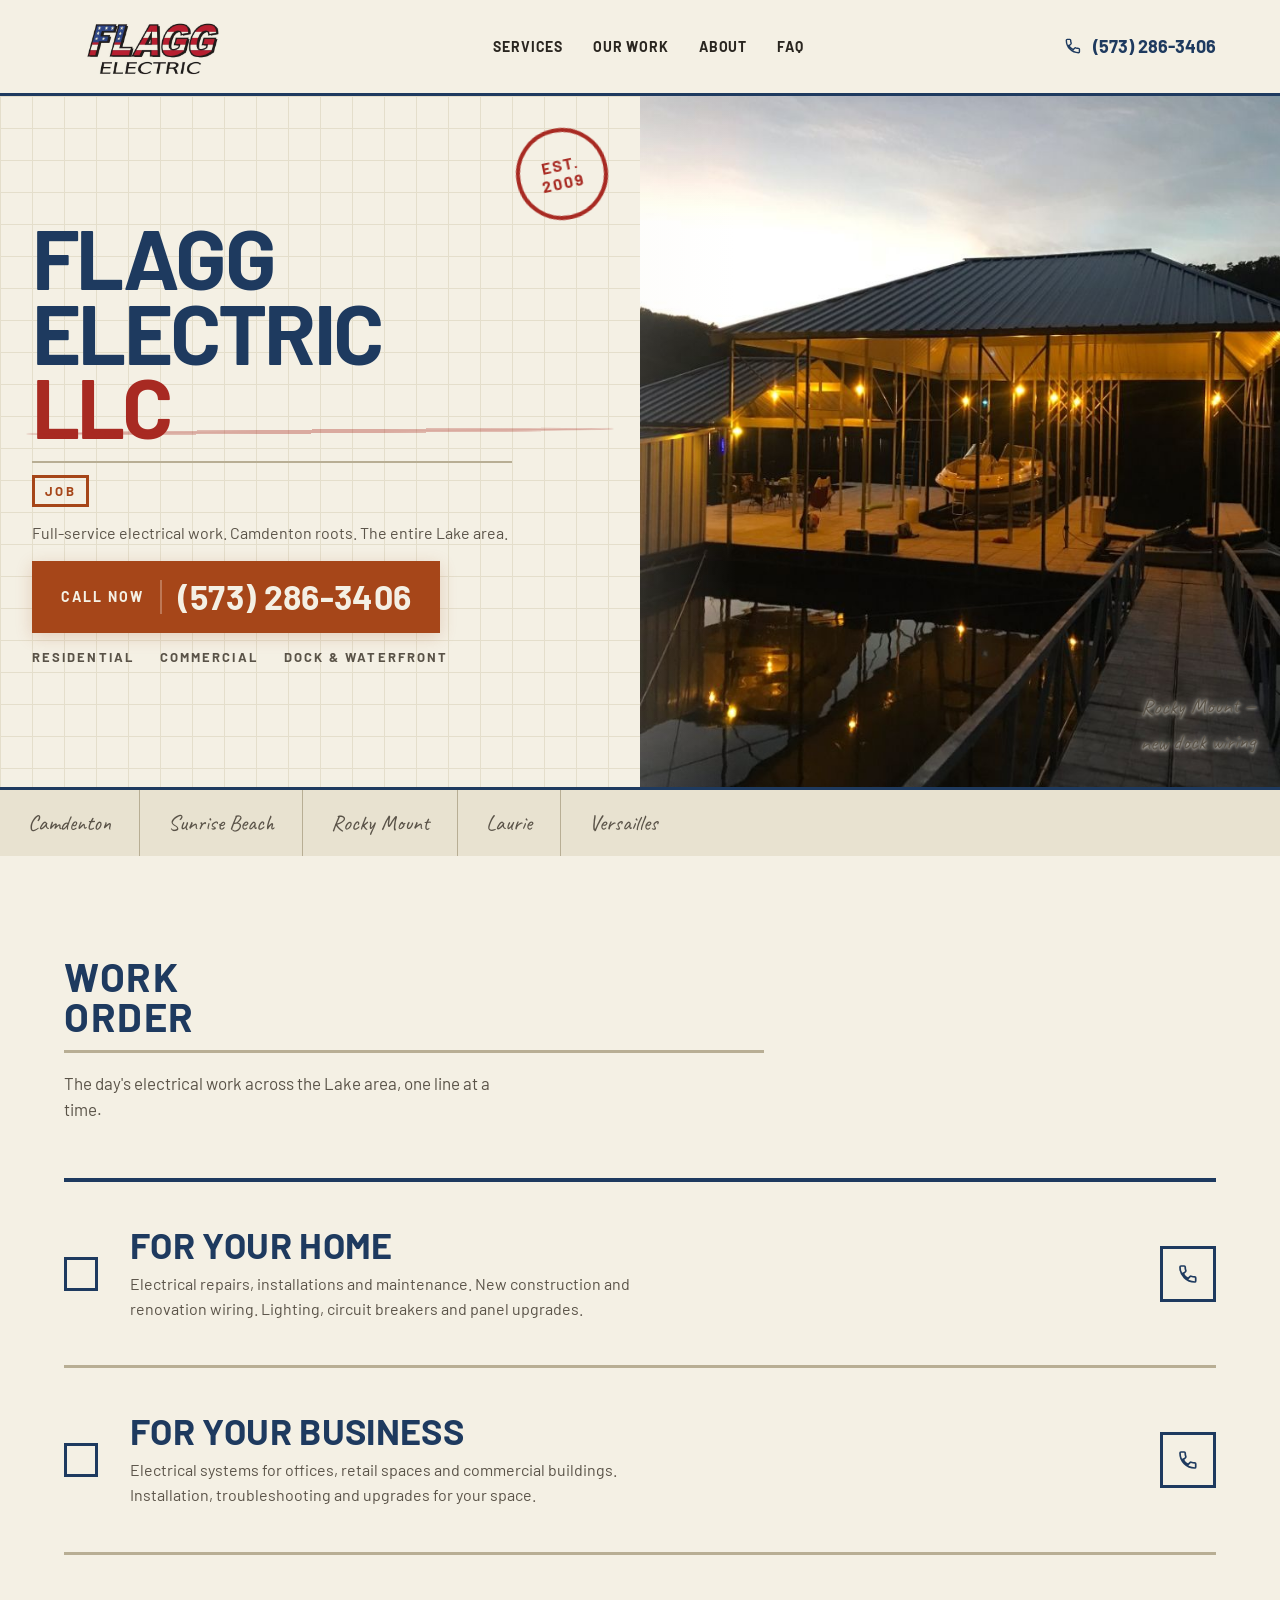
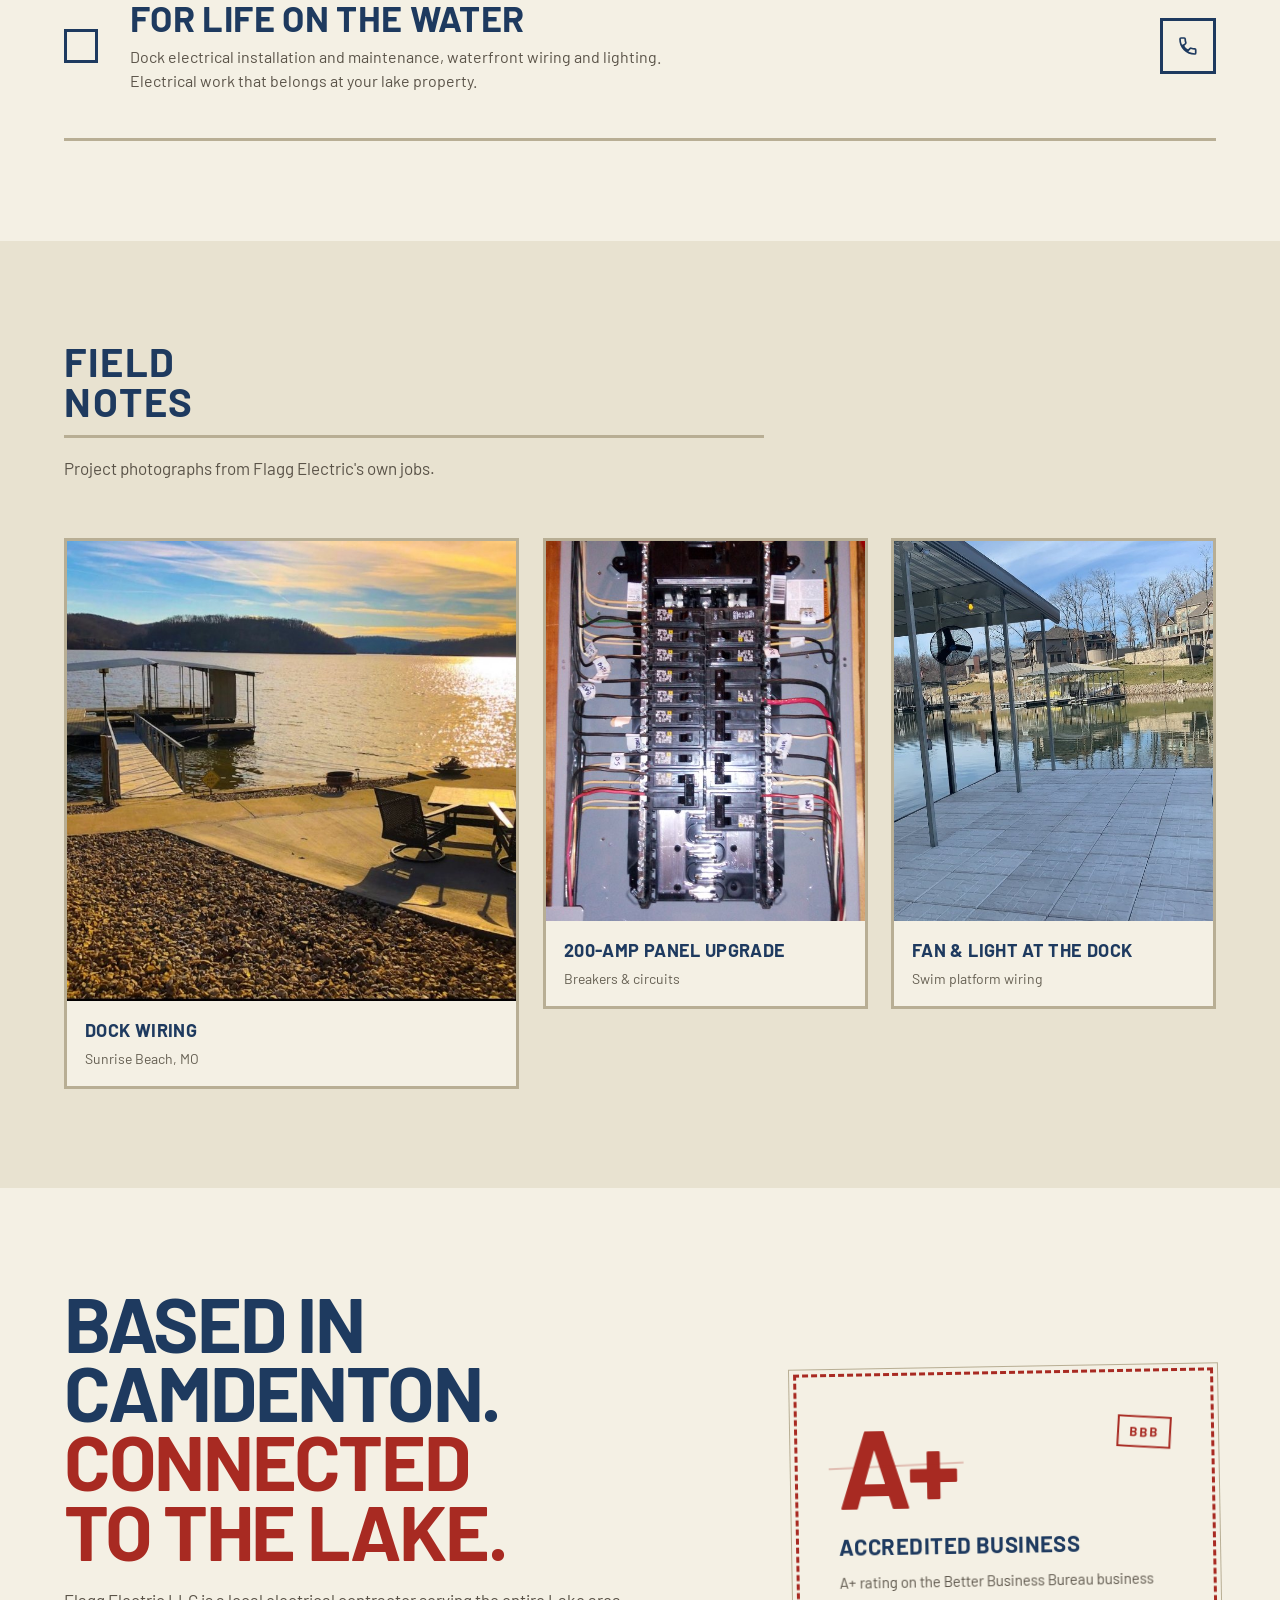
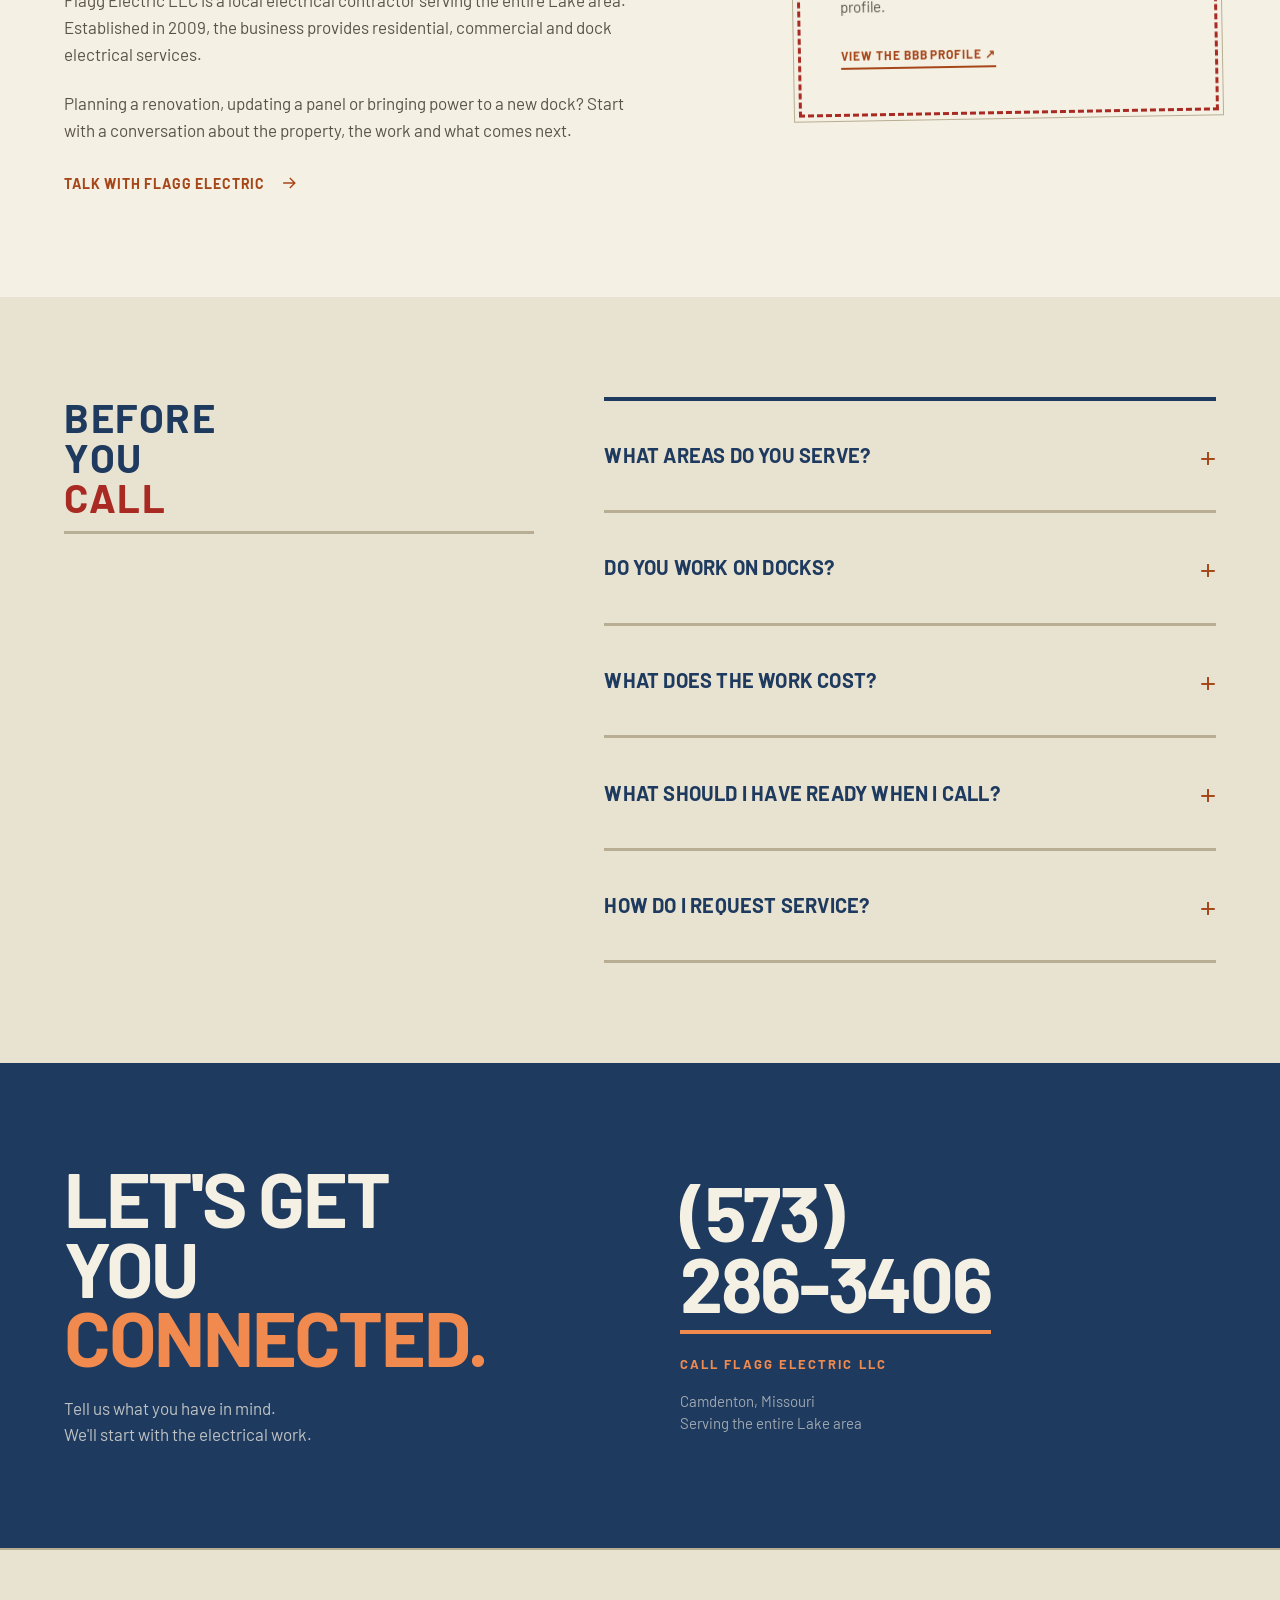
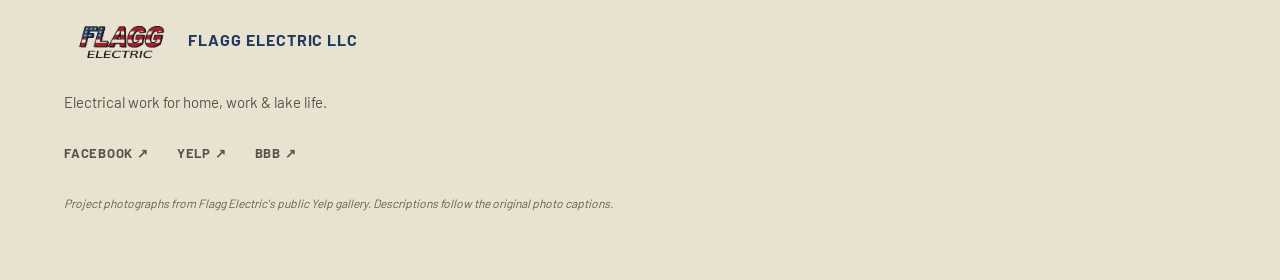
==== commit 33476da8: "Flagg Electric: second critique pass — fold, hierarchy, Caveat, contrast Three P1s from the re-criti" ====
--- a/index.html
+++ b/index.html
@@ -115,7 +115,6 @@
       <figcaption><strong>Fan &amp; light at the dock</strong><span>Swim platform wiring</span></figcaption>
     </figure>
   </div>
-  <p class="photo-credit">Project photographs from Flagg Electric's public Yelp gallery. Descriptions follow the original photo captions.</p>
 </section>
 
 <section class="about section" id="about">
@@ -191,6 +190,7 @@
     <a href="https://m.yelp.com/biz/flagg-electric-camdenton" target="_blank" rel="noopener noreferrer">Yelp ↗</a>
     <a href="https://www.bbb.org/us/mo/camdenton/profile/electrician/flagg-electric-llc-0734-310614494" target="_blank" rel="noopener noreferrer">BBB ↗</a>
   </div>
+  <p class="photo-credit">Project photographs from Flagg Electric's public Yelp gallery. Descriptions follow the original photo captions.</p>
 </footer>
 
 <a class="mobile-call" href="tel:+15732863406">Call Flagg Electric <strong>(573) 286-3406</strong></a>
--- a/styles.css
+++ b/styles.css
@@ -1,5 +1,6 @@
 @font-face{font-family:Barlow;src:url('assets/barlow.ttf') format('truetype');font-weight:400;font-display:swap}
 @font-face{font-family:Barlow;src:url('assets/barlow-bold.ttf') format('truetype');font-weight:700;font-display:swap}
+@font-face{font-family:Caveat;src:url('assets/caveat.ttf') format('truetype');font-weight:400 700;font-display:swap}
 
 :root{
   --paper:#f4f0e4;
@@ -42,7 +43,7 @@
 .skip:focus{top:10px}
 .header{height:96px;background:var(--paper);display:flex;align-items:center;justify-content:space-between;padding:0 5%;gap:30px;position:relative;z-index:50;border-bottom:3px solid var(--toner)}
 .brand{display:flex;align-items:center;text-decoration:none;flex-shrink:0}
-.brand img{width:170px;height:auto;object-fit:contain}
+.brand img{width:170px;height:auto;object-fit:contain;mix-blend-mode:multiply}
 .header nav{display:flex;gap:30px;font-size:14px;font-weight:700;text-transform:uppercase;letter-spacing:.06em}
 .header a{text-decoration:none}
 .header-phone{display:flex;align-items:center;gap:10px;font-weight:700;font-size:18px;color:var(--toner);text-decoration:none;transition:color .2s}
@@ -51,48 +52,48 @@
 .menu{display:none}
 
 /* HERO — the job ticket */
-.hero{position:relative;min-height:calc(100vh - 96px);display:flex;flex-direction:column;background:var(--paper);overflow:hidden;padding:0}
+.hero{position:relative;height:calc(100vh - 96px);min-height:560px;max-height:760px;display:flex;flex-direction:column;background:var(--paper);overflow:hidden;padding:0}
 .hero-grid-bg{position:absolute;inset:0;background-image:
   linear-gradient(var(--grid-light) 1px,transparent 1px),
   linear-gradient(90deg,var(--grid-light) 1px,transparent 1px);
   background-size:32px 32px;opacity:.55;pointer-events:none}
-.hero-content{position:relative;z-index:2;display:grid;grid-template-columns:1fr 1fr;flex:1;align-items:stretch}
-.hero-stamp{position:relative;padding:60px 5% 50px;display:flex;flex-direction:column;justify-content:center;max-width:700px}
-.stamp-mark{position:absolute;top:40px;right:5%;font-weight:700;font-size:16px;letter-spacing:.12em;color:var(--wax);border:4px solid var(--wax);border-radius:50%;width:92px;height:92px;display:grid;place-items:center;text-align:center;line-height:1.15;transform:rotate(-12deg);opacity:.85;animation:stampPress .5s cubic-bezier(0.16,1,0.3,1) .3s both}
+.hero-content{position:relative;z-index:2;display:grid;grid-template-columns:1fr 1fr;flex:1;align-items:stretch;min-height:0;overflow:hidden}
+.hero-stamp{position:relative;padding:30px 5% 26px;display:flex;flex-direction:column;justify-content:center;max-width:700px}
+.stamp-mark{position:absolute;top:32px;right:5%;font-weight:700;font-size:16px;letter-spacing:.12em;color:var(--wax);border:4px solid var(--wax);border-radius:50%;width:92px;height:92px;display:grid;place-items:center;text-align:center;line-height:1.15;transform:rotate(-12deg);opacity:1;animation:stampPress .5s cubic-bezier(0.16,1,0.3,1) .3s both}
 @keyframes stampPress{
   0%{transform:rotate(-12deg) scale(1.8);opacity:0}
   60%{transform:rotate(-12deg) scale(.92);opacity:1}
-  100%{transform:rotate(-12deg) scale(1);opacity:.85}
-}
-.hero-title{font-weight:700;font-size:clamp(64px,8.5vw,120px);line-height:.88;letter-spacing:-.03em;text-transform:uppercase;color:var(--toner);position:relative}
+  100%{transform:rotate(-12deg) scale(1);opacity:1}
+}
+.hero-title{font-weight:700;font-size:clamp(56px,6.6vw,96px);line-height:.88;letter-spacing:-.03em;text-transform:uppercase;color:var(--toner);position:relative}
 .hero-title .line{display:block;color:var(--wax);position:relative}
 .hero-title .line::after{content:'';position:absolute;left:-6px;right:-6px;bottom:10%;height:4px;background:var(--wax);opacity:.35;border-radius:50%;transform:rotate(-.5deg) scaleX(0);transform-origin:left;animation:pencilDraw .6s cubic-bezier(0.16,1,0.3,1) .7s both}
 @keyframes pencilDraw{
   0%{transform:rotate(-.5deg) scaleX(0)}
   100%{transform:rotate(-.5deg) scaleX(1)}
 }
-.hero-job-line{display:flex;align-items:baseline;gap:14px;margin-top:32px;padding-top:20px;border-top:2px solid var(--rule);max-width:480px;flex-wrap:wrap}
+.hero-job-line{display:flex;align-items:baseline;gap:14px;margin-top:18px;padding-top:12px;border-top:2px solid var(--rule);max-width:480px;flex-wrap:wrap}
 .job-label{font-weight:700;font-size:13px;letter-spacing:.18em;color:var(--orange);text-transform:uppercase;flex-shrink:0;border:3px solid var(--orange);padding:3px 10px}
-.job-desc{font-size:17px;color:var(--pencil);line-height:1.45}
-.hero-cta{display:inline-flex;align-items:center;gap:16px;background:var(--orange);color:var(--paper);text-decoration:none;padding:22px 32px;margin-top:40px;border:3px solid var(--orange);transition:all .2s;align-self:flex-start;position:relative;box-shadow:0 4px 16px rgba(166,70,25,.2)}
+.job-desc{font-size:16px;color:var(--pencil);line-height:1.45}
+.hero-cta{display:inline-flex;align-items:center;gap:16px;background:var(--orange);color:var(--paper);text-decoration:none;padding:16px 26px;margin-top:16px;border:3px solid var(--orange);transition:all .2s;align-self:flex-start;position:relative;box-shadow:0 4px 16px rgba(166,70,25,.2)}
 .hero-cta:hover{background:var(--orange-hot);border-color:var(--orange-hot);transform:translateY(-3px);box-shadow:0 10px 28px rgba(166,70,25,.35)}
 .cta-label{font-size:14px;font-weight:700;letter-spacing:.14em;text-transform:uppercase}
-.cta-phone{font-weight:700;font-size:clamp(24px,3vw,36px);line-height:1;letter-spacing:.01em;border-left:2px solid rgba(244,240,228,.3);padding-left:16px}
-.hero-tags{display:flex;gap:32px;margin-top:44px;flex-wrap:wrap;font-size:13px;letter-spacing:.16em;font-weight:700;color:var(--pencil-light);text-transform:uppercase}
-.hero-photo{position:relative;overflow:hidden;background:var(--manila)}
+.cta-phone{font-weight:700;font-size:clamp(24px,3vw,34px);line-height:1;letter-spacing:.01em;border-left:2px solid rgba(244,240,228,.3);padding-left:16px}
+.hero-tags{display:flex;gap:26px;margin-top:14px;flex-wrap:wrap;font-size:13px;letter-spacing:.16em;font-weight:700;color:var(--pencil);text-transform:uppercase}
+.hero-photo{position:relative;overflow:hidden;background:var(--manila);min-height:0}
 .hero-photo img{width:100%;height:100%;object-fit:cover;object-position:center}
 .hero-photo::after{content:'';position:absolute;inset:0;background:linear-gradient(to right,rgba(244,240,228,.15) 0%,transparent 15%);pointer-events:none}
 .hero-photo-note{position:absolute;bottom:28px;right:24px;display:flex;flex-direction:column;gap:2px;text-align:right;z-index:3}
-.pencil{font-family:'Caveat','Segoe Script','Bradley Hand',cursive;font-size:20px;color:var(--paper);text-shadow:0 1px 4px rgba(0,0,0,.5),0 0 8px rgba(0,0,0,.3);transform:rotate(-1deg)}
+.pencil{font-family:Caveat,'Segoe Script','Bradley Hand',cursive;font-size:22px;color:var(--pencil);text-shadow:0 1px 3px rgba(244,240,228,.9),0 0 10px rgba(244,240,228,.7);transform:rotate(-1deg)}
 .hero-margin{position:relative;z-index:2;display:flex;align-items:center;gap:0;padding:0;border-top:3px solid var(--toner);background:var(--paper-dark);overflow-x:auto;-webkit-overflow-scrolling:touch}
-.hero-margin span{font-family:'Caveat','Segoe Script','Bradley Hand',cursive;font-size:20px;color:var(--pencil);padding:16px 28px;border-right:1px solid var(--rule);white-space:nowrap}
+.hero-margin span{font-family:Caveat,'Segoe Script','Bradley Hand',cursive;font-size:22px;color:var(--pencil);padding:16px 28px;border-right:1px solid var(--rule);white-space:nowrap}
 .hero-margin span:last-child{border-right:none}
 
-/* SECTIONS */
-.section{padding:100px 5%;scroll-margin-top:15px}
-.section-head{margin-bottom:60px;max-width:700px}
-.section-head h2{font-weight:700;font-size:clamp(44px,6vw,84px);line-height:.9;letter-spacing:-.03em;text-transform:uppercase;color:var(--toner)}
-.section-note{margin-top:18px;font-size:16px;color:var(--pencil);max-width:420px;line-height:1.5}
+/* SECTIONS — two tiers: section labels quiet, statement headings loud */
+.section{padding:100px 5%;scroll-margin-top:110px}
+.section-head{margin-bottom:56px;max-width:700px}
+.section-head h2{font-weight:700;font-size:clamp(28px,3.2vw,40px);line-height:1;letter-spacing:.04em;text-transform:uppercase;color:var(--toner);padding-bottom:14px;border-bottom:3px solid var(--rule)}
+.section-note{margin-top:18px;font-size:17px;color:var(--pencil);max-width:460px;line-height:1.5}
 
 /* SERVICES — work order line items */
 .service-list{border-top:4px solid var(--toner)}
@@ -128,7 +129,7 @@
 .gallery figcaption{padding:16px 18px;display:flex;flex-direction:column;gap:3px}
 .gallery figcaption strong{font-weight:700;font-size:18px;text-transform:uppercase;letter-spacing:.02em;color:var(--toner)}
 .gallery figcaption span{font-size:14px;color:var(--pencil-light)}
-.photo-credit{font-size:12px;color:var(--pencil-light);margin-top:36px;font-style:italic;max-width:600px;line-height:1.4}
+.photo-credit{font-size:12px;color:var(--pencil-light);margin-top:32px;font-style:italic;max-width:600px;line-height:1.4}
 
 /* ABOUT */
 .about{display:grid;grid-template-columns:1.2fr 1fr;gap:80px;align-items:center}
@@ -178,7 +179,7 @@
 /* FOOTER */
 footer{background:var(--paper-dark);padding:60px 5% 40px;border-top:2px solid var(--rule)}
 .footer-brand{display:flex;align-items:center;gap:14px;text-decoration:none;margin-bottom:20px}
-.footer-brand img{width:130px;height:auto;object-fit:contain}
+.footer-brand img{width:110px;height:auto;object-fit:contain;mix-blend-mode:multiply}
 .footer-name{font-weight:700;font-size:16px;letter-spacing:.06em;text-transform:uppercase;color:var(--toner)}
 footer>p{font-size:15px;color:var(--pencil);margin-bottom:28px}
 .footer-links{display:flex;gap:28px;flex-wrap:wrap}
@@ -191,6 +192,7 @@
 
 /* RESPONSIVE */
 @media(max-width:1050px){
+  .hero{height:auto;min-height:0;max-height:none}
   .hero-content{grid-template-columns:1fr}
   .hero-photo{min-height:50vh;order:-1}
   .hero-stamp{padding:40px 5%}
@@ -222,11 +224,11 @@
   .menu[aria-expanded="true"] span{transform:rotate(45deg)}
   .menu[aria-expanded="true"] span::before{transform:rotate(-90deg);top:0}
   .menu[aria-expanded="true"] span::after{opacity:0}
-  .hero{min-height:auto}
-  .hero-stamp{padding:36px 5% 40px}
+  .hero{min-height:560px}
+  .hero-stamp{padding:30px 5% 26px}
   .stamp-mark{width:64px;height:64px;font-size:13px;top:16px;right:5%}
   .hero-photo{min-height:40vh}
-  .hero-tags{gap:16px;margin-top:28px}
+  .hero-tags{gap:14px;margin-top:20px}
   .hero-tags span{font-size:11px}
   .service-list article{flex-direction:column;align-items:flex-start;gap:20px}
   .service-list a{align-self:flex-end;margin-top:-56px}
@@ -234,7 +236,8 @@
   .gallery .wide{grid-column:auto}
   .gallery img{height:280px}
   .gallery .wide img{height:320px}
-  .section-head h2,.about-text h2,.contact h2{font-size:clamp(36px,8vw,52px)}
+  .section-head h2,.about-text h2,.contact h2{font-size:clamp(26px,7vw,36px)}
+  .about-text h2,.contact h2{letter-spacing:-.02em;line-height:.92;border-bottom:none;padding-bottom:0}
   .service-list h3{font-size:24px}
   .proof-mark{font-size:72px}
   .footer-brand img{width:110px}
@@ -243,7 +246,7 @@
 }
 
 @media(prefers-reduced-motion:reduce){
-  .stamp-mark{animation:none;opacity:.85;transform:rotate(-12deg)}
+  .stamp-mark{animation:none;opacity:1;transform:rotate(-12deg)}
   .hero-title .line::after{animation:none;transform:rotate(-.5deg) scaleX(1)}
   .gallery figure{animation:none;opacity:1;transform:none}
   .check::after{transition:opacity .01ms}
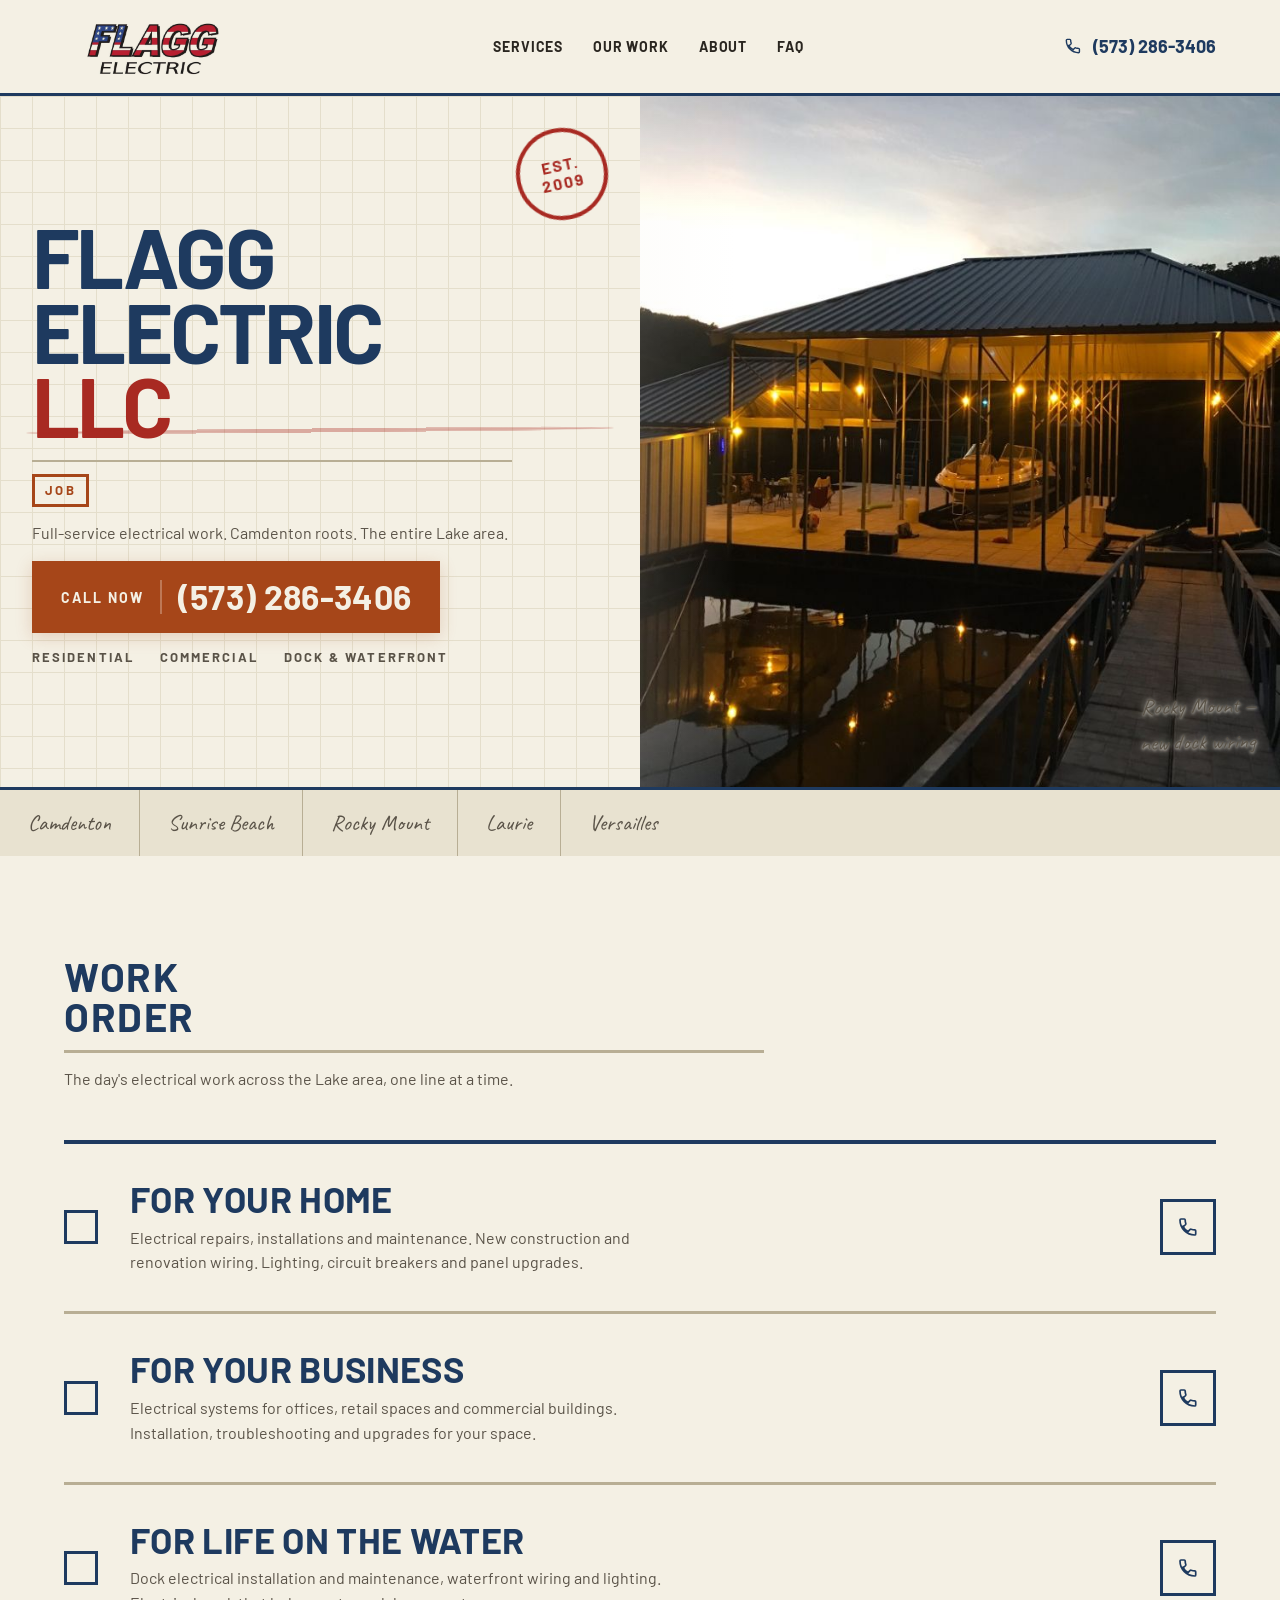
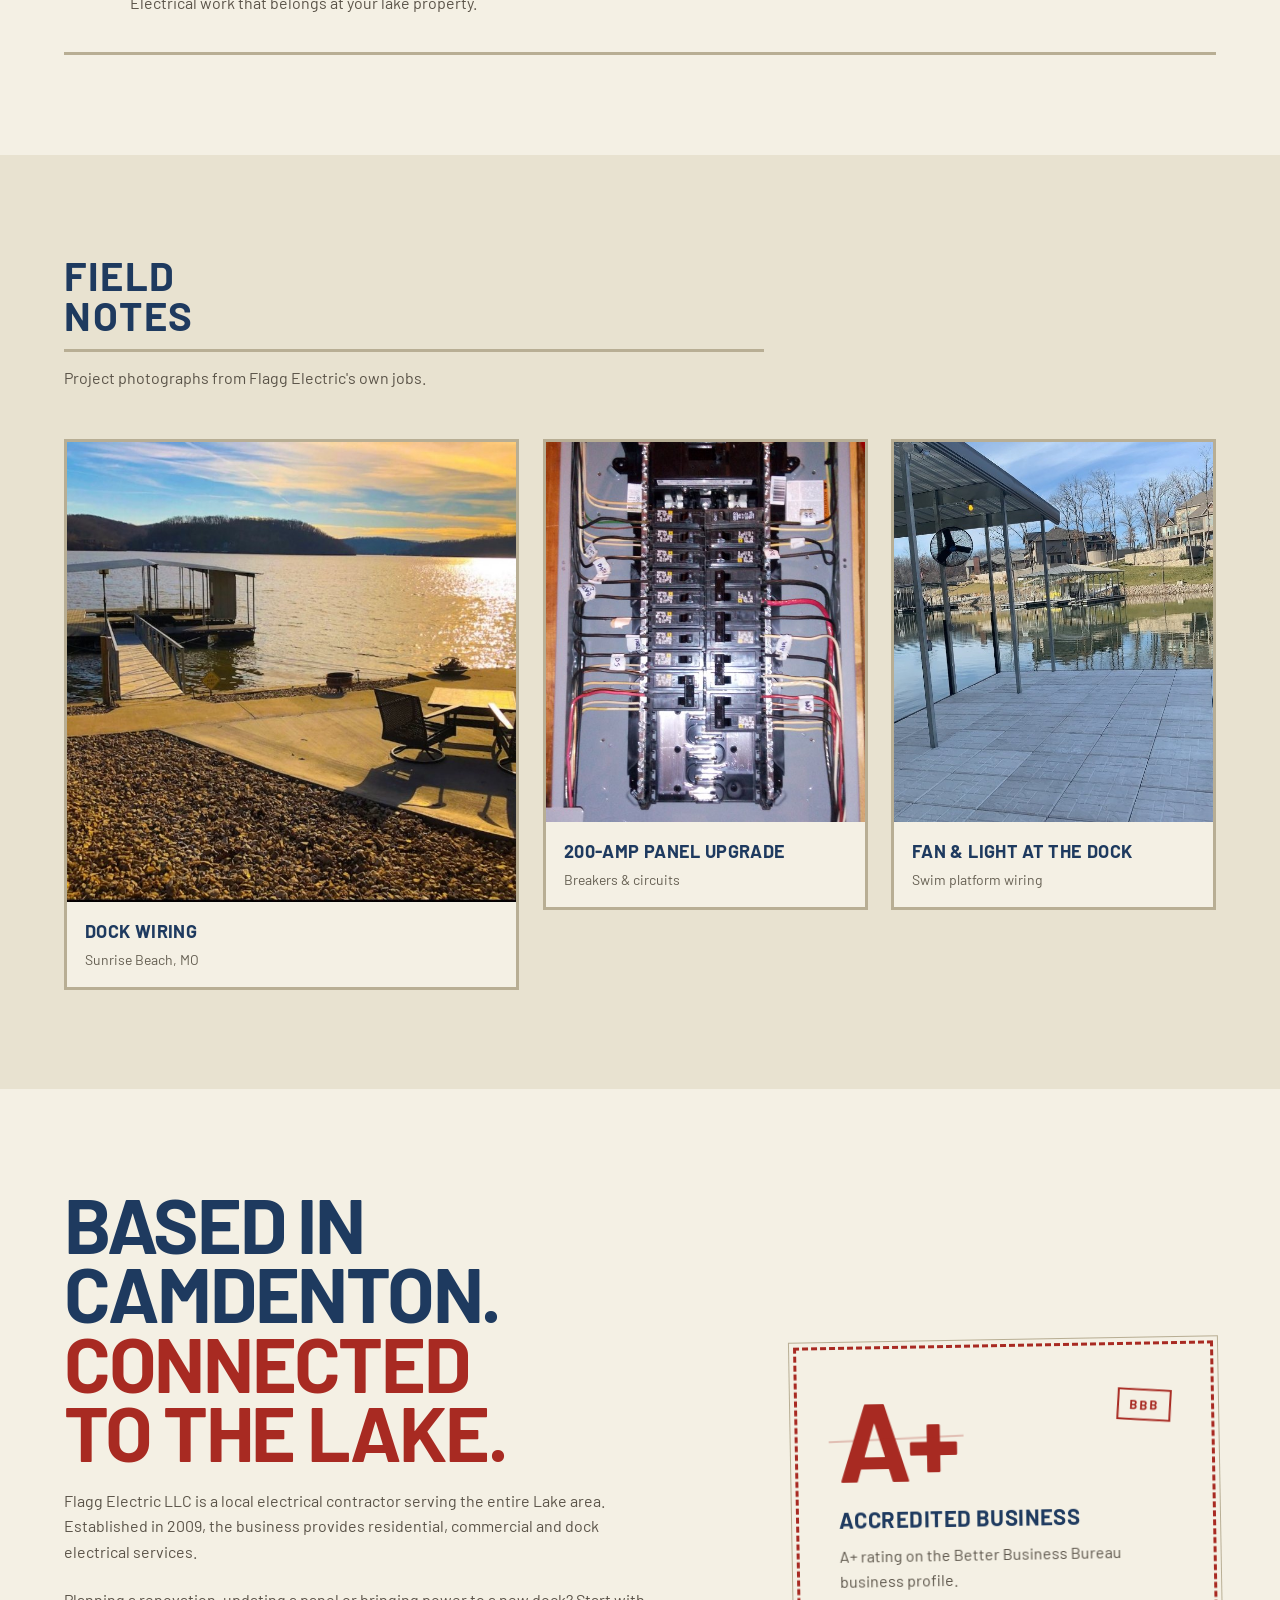
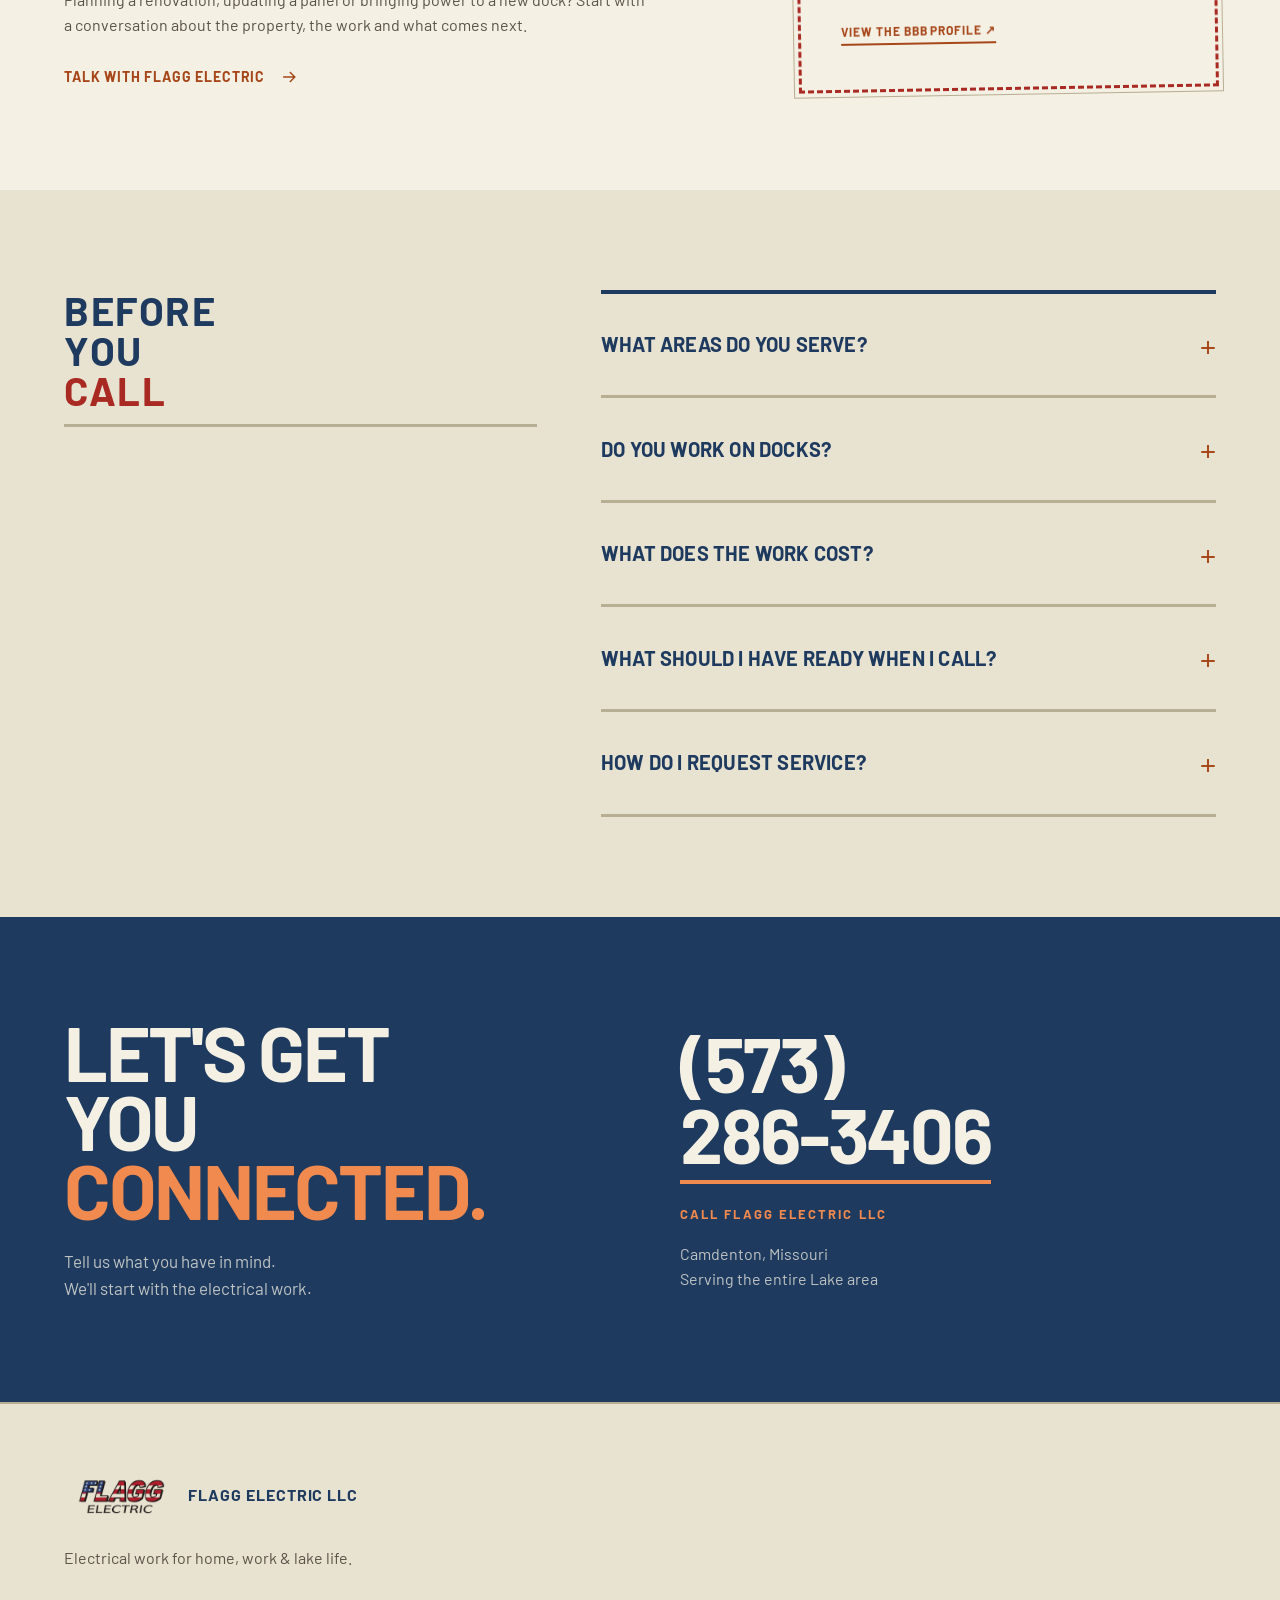
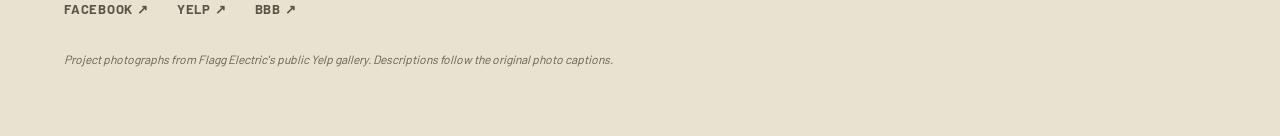
==== commit 85bffdfd: "Flagg Electric: polish pass — favicon, hover/active states Refinement only; the visual world is unch" ====
--- a/index.html
+++ b/index.html
@@ -1,5 +1,5 @@
 <!doctype html>
-<html lang="en"><head><meta charset="utf-8"><meta name="viewport" content="width=device-width,initial-scale=1"><meta name="theme-color" content="#f4f0e4"><title>Flagg Electric LLC | Camdenton & the Lake Area</title><meta name="description" content="Flagg Electric LLC provides residential, commercial and dock electrical services in Camdenton and the Lake area. Call (573) 286-3406 to discuss your project."><link rel="stylesheet" href="styles.css"></head><body><a class="skip" href="#main">Skip to content</a>
+<html lang="en"><head><meta charset="utf-8"><meta name="viewport" content="width=device-width,initial-scale=1"><meta name="theme-color" content="#f4f0e4"><title>Flagg Electric LLC | Camdenton & the Lake Area</title><meta name="description" content="Flagg Electric LLC provides residential, commercial and dock electrical services in Camdenton and the Lake area. Call (573) 286-3406 to discuss your project."><link rel="icon" type="image/png" href="assets/favicon.png"><link rel="apple-touch-icon" href="assets/favicon.png"><link rel="stylesheet" href="styles.css"></head><body><a class="skip" href="#main">Skip to content</a>
 
 <header class="header">
   <a class="brand" href="#main" aria-label="Flagg Electric LLC home">
--- a/styles.css
+++ b/styles.css
@@ -1,6 +1,12 @@
 @font-face{font-family:Barlow;src:url('assets/barlow.ttf') format('truetype');font-weight:400;font-display:swap}
 @font-face{font-family:Barlow;src:url('assets/barlow-bold.ttf') format('truetype');font-weight:700;font-display:swap}
 @font-face{font-family:Caveat;src:url('assets/caveat.ttf') format('truetype');font-weight:400 700;font-display:swap}
+/* Metric-matched fallbacks so a failed font load does not reflow the page.
+   size-adjust values measured by comparing the shipped faces against the
+   fallback faces on the same machine: Barlow is 0.989x Arial, Caveat is
+   0.690x Comic Sans MS. Both are width ratios at the same px size. */
+@font-face{font-family:'Barlow Fallback';src:local('Arial');size-adjust:99%;ascent-override:90%;descent-override:22%}
+@font-face{font-family:'Caveat Fallback';src:local('Comic Sans MS'),local('Segoe Script');size-adjust:69%;ascent-override:105%;descent-override:35%}
 
 :root{
   --paper:#f4f0e4;
@@ -19,11 +25,14 @@
   --ink:#2a2620;
   --rule:#b8ae94;
   --rule-dark:#9a9080;
+  /* spacing scale — 4px base */
+  --s1:4px; --s2:8px; --s3:12px; --s4:16px; --s5:24px; --s6:32px;
+  --s7:48px; --s8:64px; --s9:80px; --s10:100px;
 }
 
 *{box-sizing:border-box}
 html{scroll-behavior:smooth;scroll-padding-top:30px;scrollbar-color:var(--orange) var(--paper)}
-body{margin:0;color:var(--ink);background:var(--paper);font-family:Barlow,Arial,sans-serif;font-size:18px;line-height:1.55;overflow-x:hidden;-webkit-font-smoothing:antialiased}
+body{margin:0;color:var(--ink);background:var(--paper);font-family:Barlow,'Barlow Fallback',Arial,sans-serif;font-size:18px;line-height:1.55;overflow-x:hidden;-webkit-font-smoothing:antialiased}
 ::selection{background:var(--wax);color:var(--paper)}
 a{color:inherit;text-underline-offset:5px}
 button{font:inherit}
@@ -42,14 +51,17 @@
 .skip{position:fixed;top:-100px;left:20px;padding:12px 20px;background:var(--paper);z-index:100;font-weight:700;border:2px solid var(--ink)}
 .skip:focus{top:10px}
 .header{height:96px;background:var(--paper);display:flex;align-items:center;justify-content:space-between;padding:0 5%;gap:30px;position:relative;z-index:50;border-bottom:3px solid var(--toner)}
-.brand{display:flex;align-items:center;text-decoration:none;flex-shrink:0}
+.brand{display:flex;align-items:center;text-decoration:none;flex-shrink:0;transition:opacity .2s}
+.brand:hover{opacity:.8}
 .brand img{width:170px;height:auto;object-fit:contain;mix-blend-mode:multiply}
 .header nav{display:flex;gap:30px;font-size:14px;font-weight:700;text-transform:uppercase;letter-spacing:.06em}
-.header a{text-decoration:none}
+.header a{text-decoration:none;transition:color .15s}
+.header nav a:hover{color:var(--orange)}
 .header-phone{display:flex;align-items:center;gap:10px;font-weight:700;font-size:18px;color:var(--toner);text-decoration:none;transition:color .2s}
 .header-phone svg{width:20px;height:20px}
 .header-phone:hover{color:var(--orange)}
-.menu{display:none}
+.menu{display:none;align-items:center;gap:10px;background:none;border:none;cursor:pointer;font-weight:700;font-size:13px;letter-spacing:.06em;text-transform:uppercase;color:var(--toner);padding:8px;transition:color .15s}
+.menu:hover{color:var(--orange)}
 
 /* HERO — the job ticket */
 .hero{position:relative;height:calc(100vh - 96px);min-height:560px;max-height:760px;display:flex;flex-direction:column;background:var(--paper);overflow:hidden;padding:0}
@@ -74,9 +86,10 @@
 }
 .hero-job-line{display:flex;align-items:baseline;gap:14px;margin-top:18px;padding-top:12px;border-top:2px solid var(--rule);max-width:480px;flex-wrap:wrap}
 .job-label{font-weight:700;font-size:13px;letter-spacing:.18em;color:var(--orange);text-transform:uppercase;flex-shrink:0;border:3px solid var(--orange);padding:3px 10px}
-.job-desc{font-size:16px;color:var(--pencil);line-height:1.45}
+.job-desc{font-size:16px;color:var(--pencil);line-height:1.55}
 .hero-cta{display:inline-flex;align-items:center;gap:16px;background:var(--orange);color:var(--paper);text-decoration:none;padding:16px 26px;margin-top:16px;border:3px solid var(--orange);transition:all .2s;align-self:flex-start;position:relative;box-shadow:0 4px 16px rgba(166,70,25,.2)}
 .hero-cta:hover{background:var(--orange-hot);border-color:var(--orange-hot);transform:translateY(-3px);box-shadow:0 10px 28px rgba(166,70,25,.35)}
+.hero-cta:active{transform:translateY(-1px);box-shadow:0 4px 16px rgba(166,70,25,.2)}
 .cta-label{font-size:14px;font-weight:700;letter-spacing:.14em;text-transform:uppercase}
 .cta-phone{font-weight:700;font-size:clamp(24px,3vw,34px);line-height:1;letter-spacing:.01em;border-left:2px solid rgba(244,240,228,.3);padding-left:16px}
 .hero-tags{display:flex;gap:26px;margin-top:14px;flex-wrap:wrap;font-size:13px;letter-spacing:.16em;font-weight:700;color:var(--pencil);text-transform:uppercase}
@@ -84,20 +97,20 @@
 .hero-photo img{width:100%;height:100%;object-fit:cover;object-position:center}
 .hero-photo::after{content:'';position:absolute;inset:0;background:linear-gradient(to right,rgba(244,240,228,.15) 0%,transparent 15%);pointer-events:none}
 .hero-photo-note{position:absolute;bottom:28px;right:24px;display:flex;flex-direction:column;gap:2px;text-align:right;z-index:3}
-.pencil{font-family:Caveat,'Segoe Script','Bradley Hand',cursive;font-size:22px;color:var(--pencil);text-shadow:0 1px 3px rgba(244,240,228,.9),0 0 10px rgba(244,240,228,.7);transform:rotate(-1deg)}
+.pencil{font-family:Caveat,'Caveat Fallback','Segoe Script','Bradley Hand',cursive;font-size:22px;color:var(--pencil);text-shadow:0 1px 3px rgba(244,240,228,.9),0 0 10px rgba(244,240,228,.7);transform:rotate(-1deg)}
 .hero-margin{position:relative;z-index:2;display:flex;align-items:center;gap:0;padding:0;border-top:3px solid var(--toner);background:var(--paper-dark);overflow-x:auto;-webkit-overflow-scrolling:touch}
-.hero-margin span{font-family:Caveat,'Segoe Script','Bradley Hand',cursive;font-size:22px;color:var(--pencil);padding:16px 28px;border-right:1px solid var(--rule);white-space:nowrap}
+.hero-margin span{font-family:Caveat,'Caveat Fallback','Segoe Script','Bradley Hand',cursive;font-size:22px;color:var(--pencil);padding:16px 28px;border-right:1px solid var(--rule);white-space:nowrap}
 .hero-margin span:last-child{border-right:none}
 
 /* SECTIONS — two tiers: section labels quiet, statement headings loud */
 .section{padding:100px 5%;scroll-margin-top:110px}
-.section-head{margin-bottom:56px;max-width:700px}
+.section-head{margin-bottom:48px;max-width:700px}
 .section-head h2{font-weight:700;font-size:clamp(28px,3.2vw,40px);line-height:1;letter-spacing:.04em;text-transform:uppercase;color:var(--toner);padding-bottom:14px;border-bottom:3px solid var(--rule)}
-.section-note{margin-top:18px;font-size:17px;color:var(--pencil);max-width:460px;line-height:1.5}
+.section-note{margin-top:14px;font-size:16px;color:var(--pencil);max-width:460px;line-height:1.55}
 
 /* SERVICES — work order line items */
 .service-list{border-top:4px solid var(--toner)}
-.service-list article{padding:44px 0;display:flex;align-items:center;gap:32px;border-bottom:3px solid var(--rule);transition:background .2s;position:relative}
+.service-list article{padding:36px 0;display:flex;align-items:center;gap:var(--s6);border-bottom:3px solid var(--rule);transition:background .2s;position:relative}
 .service-list article:hover{background:rgba(166,70,25,.08)}
 .service-list article::before{content:'';position:absolute;left:0;top:0;bottom:0;width:5px;background:var(--orange);transform:scaleY(0);transform-origin:top;transition:transform .25s}
 .service-list article:hover::before{transform:scaleY(1)}
@@ -110,10 +123,11 @@
 .service-list p{font-size:16px;color:var(--pencil);max-width:560px;margin-top:8px;line-height:1.55}
 .service-list a{width:56px;height:56px;display:grid;place-items:center;border:3px solid var(--toner);flex-shrink:0;background:transparent;color:var(--toner);transition:all .2s;text-decoration:none}
 .service-list a:hover{background:var(--toner);color:var(--paper);transform:scale(1.05)}
+.service-list a:active{transform:scale(.98)}
 
 /* WORK / GALLERY — field notes */
 .work{background:var(--paper-dark)}
-.gallery{display:grid;grid-template-columns:1.4fr 1fr 1fr;gap:24px;align-items:start}
+.gallery{display:grid;grid-template-columns:1.4fr 1fr 1fr;gap:var(--s5);align-items:start}
 .gallery figure{border:3px solid var(--rule);position:relative;background:var(--paper);opacity:0;transform:translateY(16px) scale(.97);animation:cardLay .5s cubic-bezier(0.16,1,0.3,1) both}
 .gallery figure:nth-child(1){animation-delay:.1s}
 .gallery figure:nth-child(2){animation-delay:.2s}
@@ -132,9 +146,9 @@
 .photo-credit{font-size:12px;color:var(--pencil-light);margin-top:32px;font-style:italic;max-width:600px;line-height:1.4}
 
 /* ABOUT */
-.about{display:grid;grid-template-columns:1.2fr 1fr;gap:80px;align-items:center}
+.about{display:grid;grid-template-columns:1.2fr 1fr;gap:var(--s9);align-items:end}
 .about-text h2{font-weight:700;font-size:clamp(44px,6vw,84px);line-height:.9;letter-spacing:-.03em;text-transform:uppercase;color:var(--toner)}
-.about-text p{margin-top:22px;color:var(--pencil);font-size:17px;line-height:1.6}
+.about-text p{margin-top:22px;color:var(--pencil);font-size:16px;line-height:1.6}
 .about-text .text-link{margin-top:28px}
 .text-link{font-size:14px;font-weight:700;display:inline-flex;gap:14px;align-items:center;text-transform:uppercase;letter-spacing:.06em;color:var(--orange);text-decoration:none;transition:gap .2s}
 .text-link:hover{gap:20px;color:var(--orange-hot)}
@@ -148,47 +162,53 @@
 .proof-mark::after{content:'';position:absolute;top:50%;left:-8%;right:-8%;height:2px;background:var(--wax);transform:rotate(-2deg);opacity:.25}
 .proof-label{font-weight:700;font-size:13px;letter-spacing:.16em;color:var(--wax);text-transform:uppercase;border:2px solid var(--wax);padding:4px 10px;transform:rotate(4deg)}
 .proof h3{font-weight:700;font-size:22px;line-height:1.15;margin-top:24px;text-transform:uppercase;letter-spacing:.02em;color:var(--toner)}
-.proof p{font-size:15px;margin-top:12px;color:var(--pencil)}
+.proof p{font-size:16px;margin-top:12px;color:var(--pencil);line-height:1.55}
 .proof a{font-size:12px;display:inline-block;margin-top:28px;font-weight:700;text-transform:uppercase;letter-spacing:.08em;color:var(--orange);text-decoration:none;border-bottom:2px solid var(--orange);padding-bottom:2px;transition:color .2s}
 .proof a:hover{color:var(--orange-hot)}
 
 /* FAQ */
-.questions{display:grid;grid-template-columns:1fr 1.3fr;gap:70px;background:var(--paper-dark)}
+.questions{display:grid;grid-template-columns:1fr 1.3fr;gap:var(--s8);background:var(--paper-dark);align-items:start}
+.questions .section-head{margin-bottom:0;align-self:start}
 .faq{border-top:4px solid var(--toner)}
 details{border-bottom:3px solid var(--rule)}
-summary{cursor:pointer;list-style:none;display:flex;justify-content:space-between;align-items:center;font-weight:700;font-size:20px;padding:30px 0;gap:15px;letter-spacing:.01em;text-transform:uppercase;color:var(--toner);transition:color .15s}
+summary{cursor:pointer;list-style:none;display:flex;justify-content:space-between;align-items:center;font-weight:700;font-size:20px;padding:26px 0;gap:var(--s4);letter-spacing:.01em;text-transform:uppercase;color:var(--toner);transition:color .15s}
 summary:hover{color:var(--orange)}
 summary::-webkit-details-marker{display:none}
 summary span{font-size:32px;font-weight:400;color:var(--orange);transition:transform .25s}
 details[open] summary span{transform:rotate(45deg)}
-details p{padding:0 0 30px;color:var(--pencil);font-size:16px;line-height:1.6;max-width:60ch}
-details a{color:var(--orange);font-weight:700}
+details p{padding:0 0 30px;color:var(--pencil);font-size:16px;line-height:1.55;max-width:60ch}
+details a{color:var(--orange);font-weight:700;transition:color .15s}
+details a:hover{color:var(--orange-hot)}
 
 /* CONTACT */
-.contact{display:grid;grid-template-columns:1fr 1fr;gap:80px;align-items:center;background:var(--toner);color:var(--paper)}
+.contact{display:grid;grid-template-columns:1fr 1fr;gap:var(--s9);align-items:center;background:var(--toner);color:var(--paper)}
 .contact h2{font-weight:700;font-size:clamp(44px,6vw,84px);line-height:.9;letter-spacing:-.03em;text-transform:uppercase}
 .contact .accent{color:var(--orange-hot)}
-.contact p{margin-top:24px;font-size:17px;color:rgba(244,240,228,.75);line-height:1.55}
+.contact p{margin-top:24px;font-size:17px;color:rgba(244,240,228,.75);line-height:1.6}
 .contact-action{display:flex;flex-direction:column;align-items:flex-start;gap:0}
-.contact-action a{display:block;text-decoration:none;margin-bottom:20px}
+.contact-action a{display:block;text-decoration:none;margin-bottom:20px;transition:opacity .2s}
+.contact-action a:hover{opacity:.85}
 .contact-phone{font-weight:700;font-size:clamp(48px,6vw,84px);line-height:.92;letter-spacing:-.03em;color:var(--paper);border-bottom:4px solid var(--orange-hot);padding-bottom:12px;display:block;transition:color .2s}
 .contact-action a:hover .contact-phone{color:var(--orange-hot)}
 .contact-label{font-size:13px;font-weight:700;letter-spacing:.16em;text-transform:uppercase;color:var(--orange-hot)}
-.contact-action>p{margin-top:16px;font-size:15px;color:rgba(244,240,228,.6);line-height:1.5}
+.contact-action>p{margin-top:16px;font-size:16px;color:rgba(244,240,228,.75);line-height:1.6}
 
 /* FOOTER */
 footer{background:var(--paper-dark);padding:60px 5% 40px;border-top:2px solid var(--rule)}
 .footer-brand{display:flex;align-items:center;gap:14px;text-decoration:none;margin-bottom:20px}
 .footer-brand img{width:110px;height:auto;object-fit:contain;mix-blend-mode:multiply}
 .footer-name{font-weight:700;font-size:16px;letter-spacing:.06em;text-transform:uppercase;color:var(--toner)}
-footer>p{font-size:15px;color:var(--pencil);margin-bottom:28px}
+footer>p{font-size:16px;color:var(--pencil);margin-bottom:28px;line-height:1.55}
 .footer-links{display:flex;gap:28px;flex-wrap:wrap}
 .footer-links a{font-size:13px;font-weight:700;text-transform:uppercase;letter-spacing:.06em;color:var(--pencil);text-decoration:none;transition:color .2s}
 .footer-links a:hover{color:var(--orange)}
+.footer-brand{transition:opacity .2s}
+.footer-brand:hover{opacity:.75}
 
 /* MOBILE CALL BAR */
-.mobile-call{display:none;position:fixed;bottom:0;left:0;right:0;background:var(--orange);color:var(--paper);text-align:center;padding:16px;font-size:16px;font-weight:700;text-decoration:none;z-index:90;border-top:2px solid var(--orange-hot)}
-.mobile-call strong{font-size:18px}
+.mobile-call{display:none;position:fixed;bottom:0;left:0;right:0;background:var(--orange);color:var(--paper);text-align:center;padding:16px;font-size:16px;font-weight:700;text-decoration:none;z-index:90;border-top:2px solid var(--orange-hot);transition:background .15s}
+.mobile-call strong{font-size:18px;font-weight:700}
+.mobile-call:active{background:var(--wax)}
 
 /* RESPONSIVE */
 @media(max-width:1050px){
@@ -202,7 +222,9 @@
   .section-head{margin-bottom:40px}
   .gallery{grid-template-columns:1fr 1fr}
   .gallery .wide{grid-column:1/-1}
-  .about,.questions,.contact{grid-template-columns:1fr;gap:40px}
+  .about,.questions,.contact{grid-template-columns:1fr;gap:var(--s7)}
+  .about{align-items:start}
+  .questions .section-head{position:static;margin-bottom:var(--s7)}
   .proof{justify-self:start;max-width:100%}
   .contact-action{align-items:flex-start}
   .brand img{width:150px}
@@ -241,7 +263,8 @@
   .service-list h3{font-size:24px}
   .proof-mark{font-size:72px}
   .footer-brand img{width:110px}
-  .mobile-call{display:flex;position:fixed;bottom:0;left:0;right:0;z-index:20;background:var(--orange);color:var(--paper);padding:16px 6%;padding-bottom:max(16px,env(safe-area-inset-bottom));justify-content:space-between;text-decoration:none;font-size:13px;border-top:2px solid var(--orange-hot);font-weight:700;letter-spacing:.06em;text-transform:uppercase;align-items:center}
+  .mobile-call{display:flex;position:fixed;bottom:0;left:0;right:0;z-index:20;background:var(--orange);color:var(--paper);padding:16px 6%;padding-bottom:max(16px,env(safe-area-inset-bottom));justify-content:space-between;text-decoration:none;font-size:13px;border-top:2px solid var(--orange-hot);font-weight:700;letter-spacing:.06em;text-transform:uppercase;align-items:center;transition:background .15s}
+  .mobile-call:active{background:var(--wax)}
   body{padding-bottom:calc(70px + env(safe-area-inset-bottom))}
 }
 
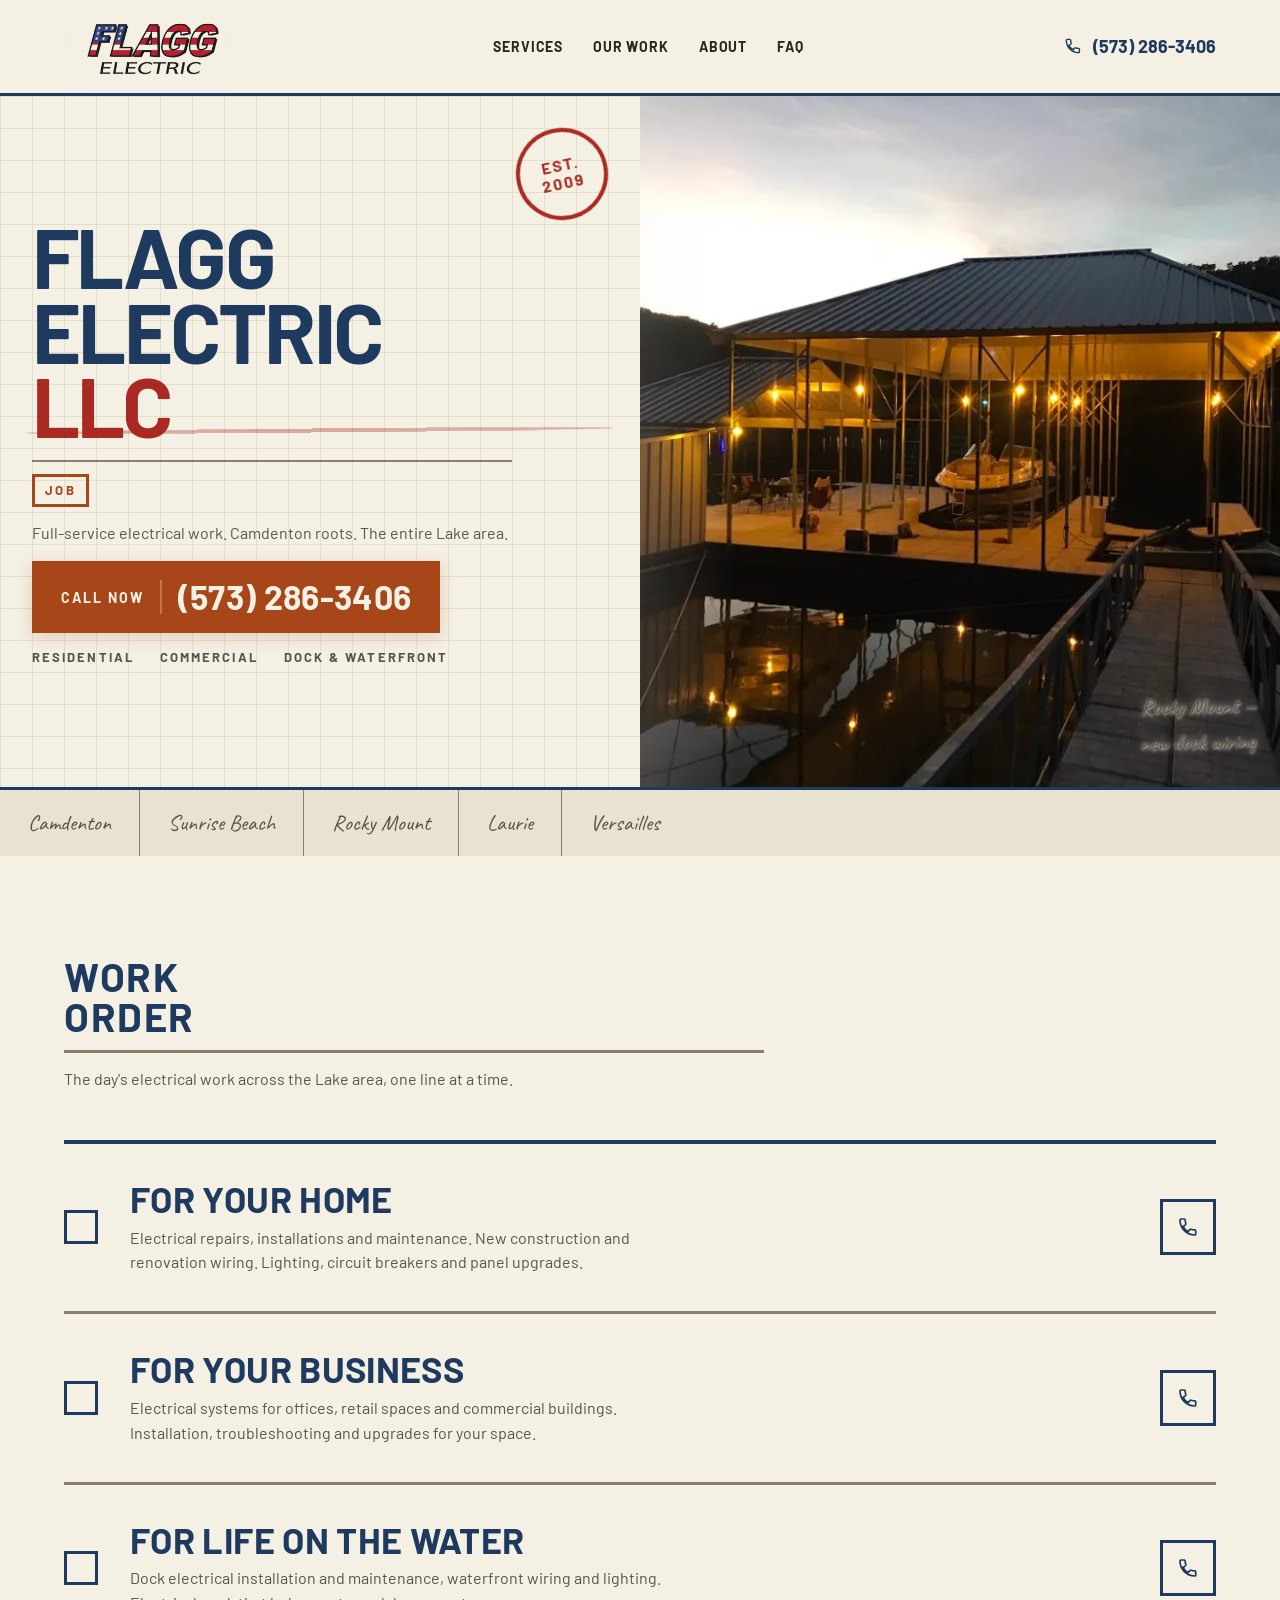
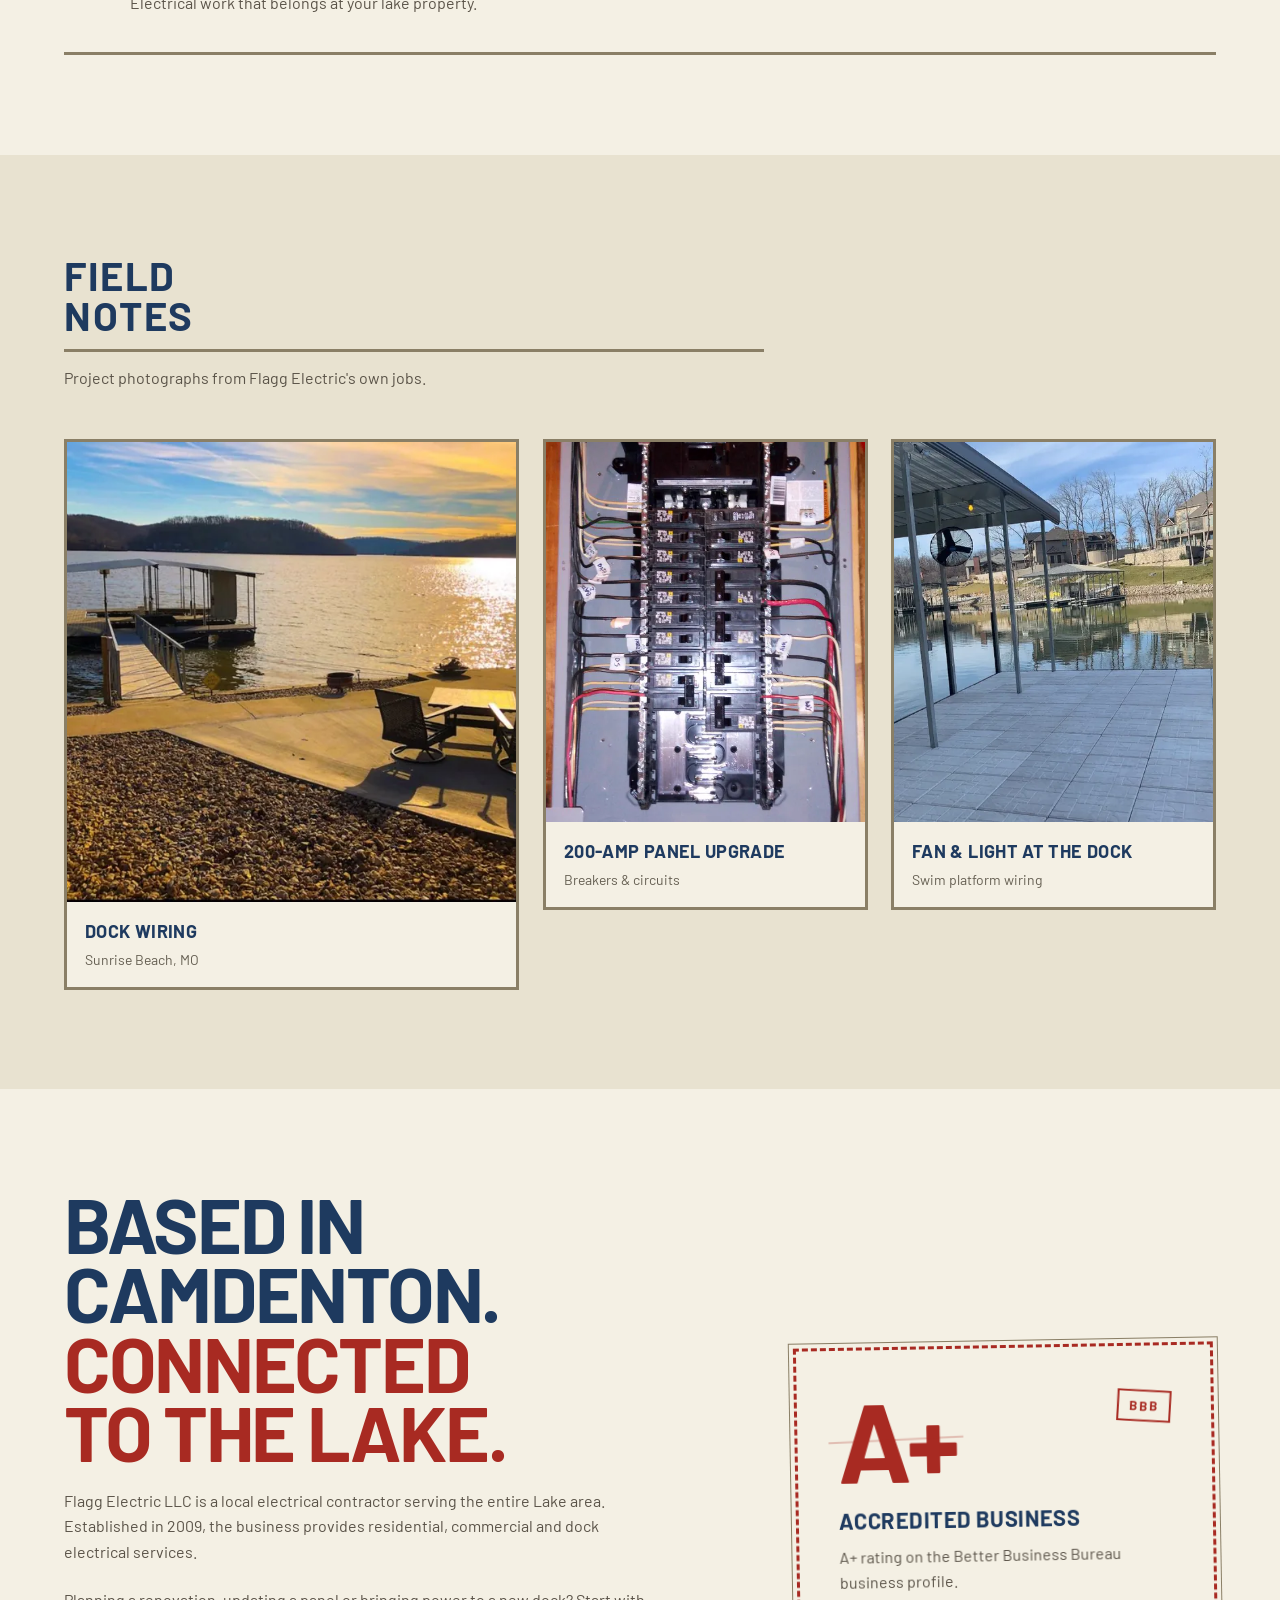
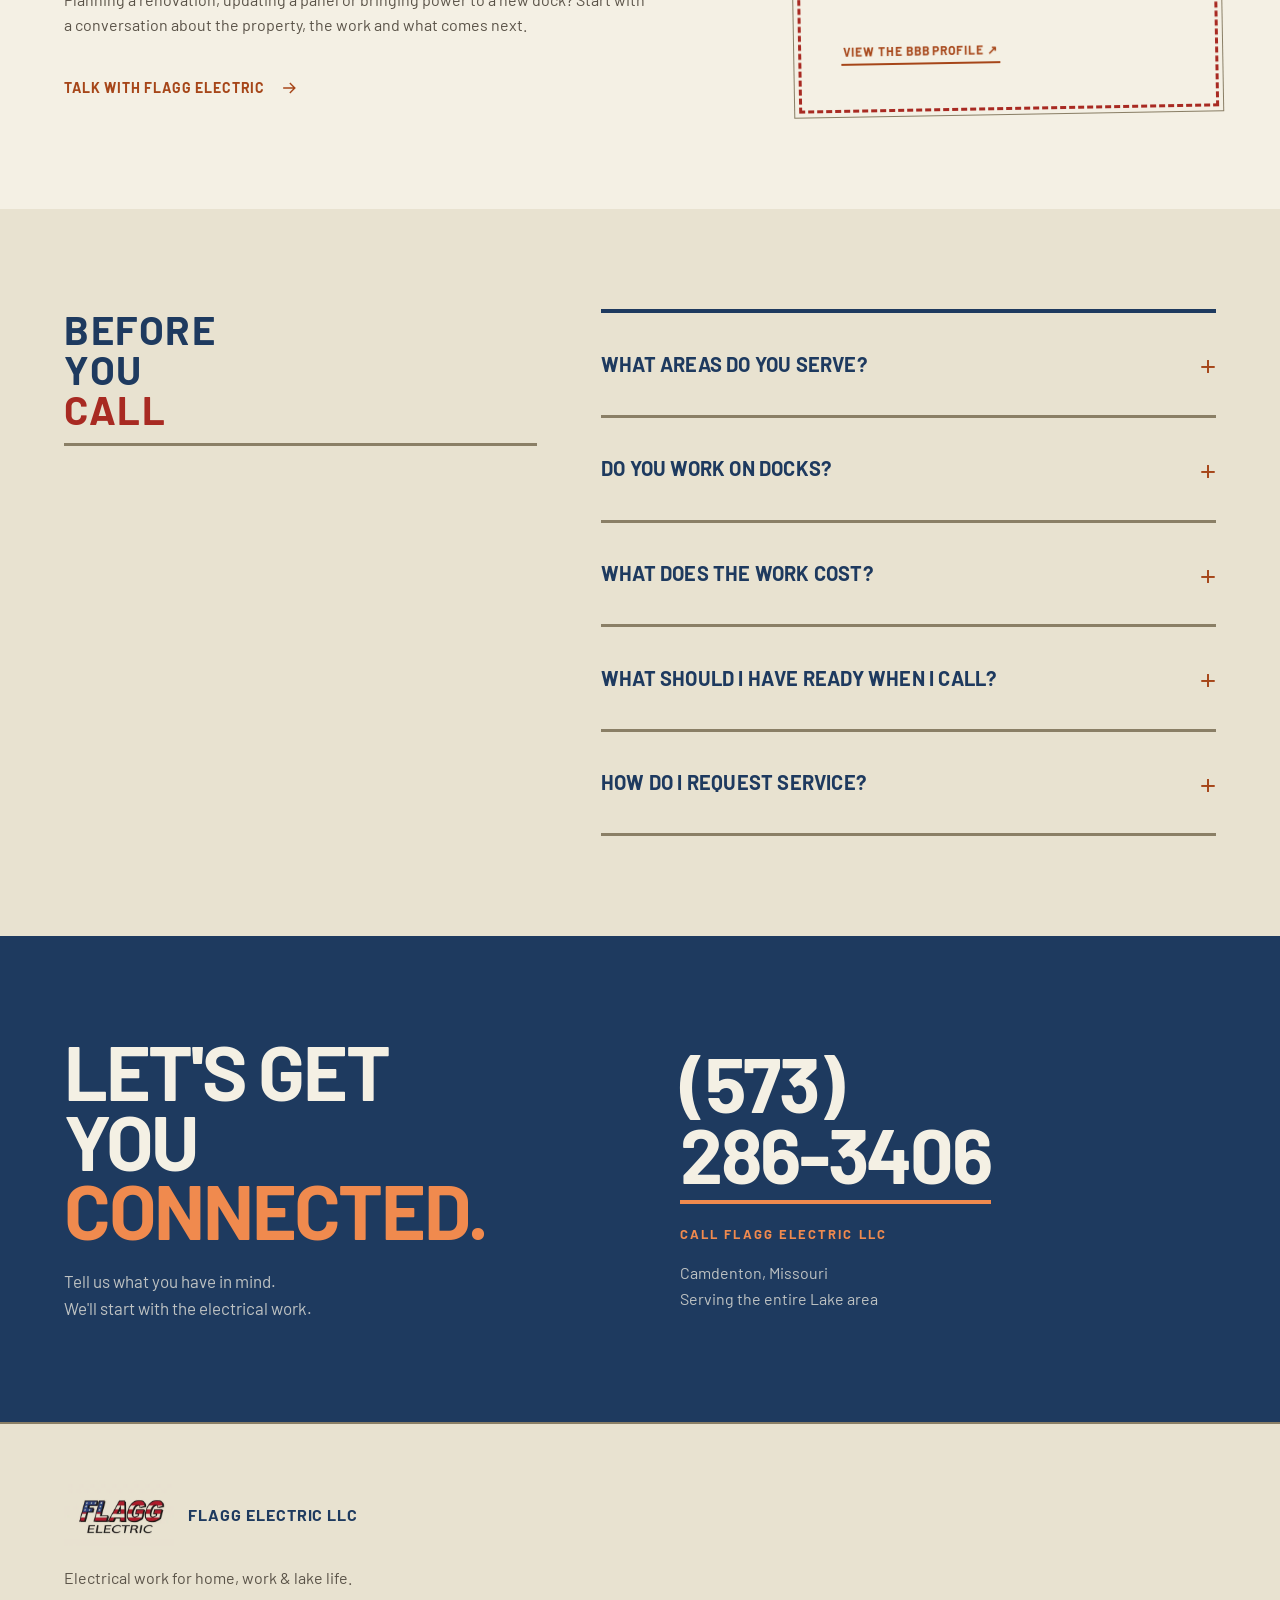
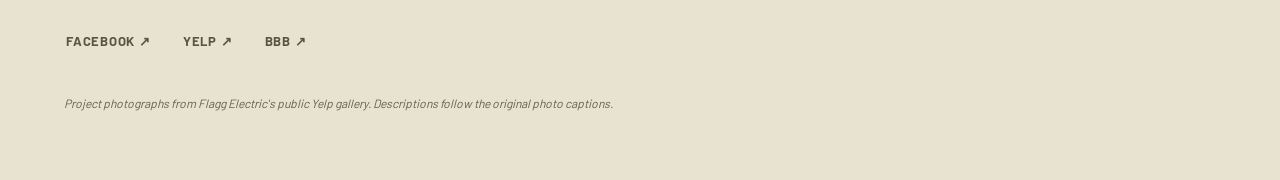
==== commit 830f90b7: "Optimize: woff2 subsetting and responsive WebP images Baseline on the live site under Fast-3G (1.6Mb" ====
--- a/index.html
+++ b/index.html
@@ -1,9 +1,12 @@
 <!doctype html>
-<html lang="en"><head><meta charset="utf-8"><meta name="viewport" content="width=device-width,initial-scale=1"><meta name="theme-color" content="#f4f0e4"><title>Flagg Electric LLC | Camdenton & the Lake Area</title><meta name="description" content="Flagg Electric LLC provides residential, commercial and dock electrical services in Camdenton and the Lake area. Call (573) 286-3406 to discuss your project."><link rel="icon" type="image/png" href="assets/favicon.png"><link rel="apple-touch-icon" href="assets/favicon.png"><link rel="stylesheet" href="styles.css"></head><body><a class="skip" href="#main">Skip to content</a>
+<html lang="en"><head><meta charset="utf-8"><meta name="viewport" content="width=device-width,initial-scale=1"><meta name="theme-color" content="#f4f0e4"><title>Flagg Electric LLC | Camdenton & the Lake Area</title><meta name="description" content="Flagg Electric LLC provides residential, commercial and dock electrical services in Camdenton and the Lake area. Call (573) 286-3406 to discuss your project."><link rel="icon" type="image/png" href="assets/favicon.png"><link rel="apple-touch-icon" href="assets/favicon.png"><link rel="stylesheet" href="styles.css"><link rel="preload" href="assets/dock-night-750.webp" as="image" type="image/webp" fetchpriority="high"><link rel="preload" href="assets/barlow.woff2" as="font" type="font/woff2" crossorigin><link rel="preload" href="assets/barlow-bold.woff2" as="font" type="font/woff2" crossorigin></head><body><a class="skip" href="#main">Skip to content</a>
 
 <header class="header">
   <a class="brand" href="#main" aria-label="Flagg Electric LLC home">
-    <img src="assets/business-profile.jpg" alt="Flagg Electric" width="212" height="120">
+    <picture>
+      <source type="image/webp" srcset="assets/business-profile-320.webp 320w" sizes="150px">
+      <img src="assets/business-profile.jpg" alt="Flagg Electric" width="212" height="120">
+    </picture>
   </a>
   <nav id="navigation" aria-label="Main navigation">
     <a href="#services">Services</a>
@@ -41,7 +44,10 @@
       </div>
     </div>
     <div class="hero-photo">
-      <img src="assets/dock-night.jpg" alt="Covered boat dock lit at night in Rocky Mount, new dock wiring by Flagg Electric" width="750" height="1000" fetchpriority="high">
+      <picture>
+        <source type="image/webp" srcset="assets/dock-night-750.webp 750w, assets/dock-night-1200.webp 1200w" sizes="(max-width: 760px) 100vw, 50vw">
+        <img src="assets/dock-night.jpg" alt="Covered boat dock lit at night in Rocky Mount, new dock wiring by Flagg Electric" width="750" height="1000" fetchpriority="high">
+      </picture>
       <div class="hero-photo-note">
         <span class="pencil">Rocky Mount —</span>
         <span class="pencil">new dock wiring</span>
@@ -103,15 +109,24 @@
   </div>
   <div class="gallery">
     <figure class="wide">
-      <img src="assets/dock-day.jpg" alt="Covered boat slip on a Lake of the Ozarks dock at golden hour, new dock wiring by Flagg Electric in Sunrise Beach" width="1000" height="754" loading="lazy">
+      <picture>
+        <source type="image/webp" srcset="assets/dock-day-750.webp 750w" sizes="(max-width: 760px) 100vw, (max-width: 1050px) 50vw, 38vw">
+        <img src="assets/dock-day.jpg" alt="Covered boat slip on a Lake of the Ozarks dock at golden hour, new dock wiring by Flagg Electric in Sunrise Beach" width="1000" height="754" loading="lazy">
+      </picture>
       <figcaption><strong>Dock wiring</strong><span>Sunrise Beach, MO</span></figcaption>
     </figure>
     <figure>
-      <img src="assets/panel.jpg" alt="Electrical load center with breakers and labeled circuits during a 200 amp panel upgrade" width="562" height="1000" loading="lazy">
+      <picture>
+        <source type="image/webp" srcset="assets/panel-562.webp 562w" sizes="(max-width: 760px) 100vw, (max-width: 1050px) 50vw, 27vw">
+        <img src="assets/panel.jpg" alt="Electrical load center with breakers and labeled circuits during a 200 amp panel upgrade" width="562" height="1000" loading="lazy">
+      </picture>
       <figcaption><strong>200-amp panel upgrade</strong><span>Breakers &amp; circuits</span></figcaption>
     </figure>
     <figure>
-      <img src="assets/dock-fan.jpg" alt="Covered swim platform with an outdoor ceiling fan and light wired by Flagg Electric" width="1000" height="750" loading="lazy">
+      <picture>
+        <source type="image/webp" srcset="assets/dock-fan-750.webp 750w" sizes="(max-width: 760px) 100vw, (max-width: 1050px) 50vw, 27vw">
+        <img src="assets/dock-fan.jpg" alt="Covered swim platform with an outdoor ceiling fan and light wired by Flagg Electric" width="1000" height="750" loading="lazy">
+      </picture>
       <figcaption><strong>Fan &amp; light at the dock</strong><span>Swim platform wiring</span></figcaption>
     </figure>
   </div>
@@ -181,7 +196,10 @@
 
 <footer>
   <a class="footer-brand" href="#main" aria-label="Back to top">
-    <img src="assets/business-profile.jpg" alt="" width="140" height="79">
+    <picture>
+      <source type="image/webp" srcset="assets/business-profile-320.webp 320w" sizes="110px">
+      <img src="assets/business-profile.jpg" alt="" width="140" height="79">
+    </picture>
     <span class="footer-name">FLAGG ELECTRIC LLC</span>
   </a>
   <p>Electrical work for home, work &amp; lake life.</p>
--- a/styles.css
+++ b/styles.css
@@ -1,6 +1,6 @@
-@font-face{font-family:Barlow;src:url('assets/barlow.ttf') format('truetype');font-weight:400;font-display:swap}
-@font-face{font-family:Barlow;src:url('assets/barlow-bold.ttf') format('truetype');font-weight:700;font-display:swap}
-@font-face{font-family:Caveat;src:url('assets/caveat.ttf') format('truetype');font-weight:400 700;font-display:swap}
+@font-face{font-family:Barlow;src:url('assets/barlow.woff2') format('woff2'),url('assets/barlow.ttf') format('truetype');font-weight:400;font-display:swap}
+@font-face{font-family:Barlow;src:url('assets/barlow-bold.woff2') format('woff2'),url('assets/barlow-bold.ttf') format('truetype');font-weight:700;font-display:swap}
+@font-face{font-family:Caveat;src:url('assets/caveat.woff2') format('woff2'),url('assets/caveat.ttf') format('truetype');font-weight:400 700;font-display:swap}
 /* Metric-matched fallbacks so a failed font load does not reflow the page.
    size-adjust values measured by comparing the shipped faces against the
    fallback faces on the same machine: Barlow is 0.989x Arial, Caveat is
@@ -18,13 +18,15 @@
   --toner-light:#3a5a80;
   --orange:#a64619;
   --orange-hot:#f08a4e;
+  --orange-hot-light:#f7b894;
+  --orange-deep:#8f3c14;
   --wax:#a82a22;
   --wax-light:#e05548;
   --pencil:#5a5348;
   --pencil-light:#655f52;
   --ink:#2a2620;
-  --rule:#b8ae94;
-  --rule-dark:#9a9080;
+  --rule:#8a7f66;
+  --rule-dark:#7a7058;
   /* spacing scale — 4px base */
   --s1:4px; --s2:8px; --s3:12px; --s4:16px; --s5:24px; --s6:32px;
   --s7:48px; --s8:64px; --s9:80px; --s10:100px;
@@ -37,7 +39,9 @@
 a{color:inherit;text-underline-offset:5px}
 button{font:inherit}
 a,button,summary{-webkit-tap-highlight-color:transparent}
-a:focus-visible,button:focus-visible,summary:focus-visible{outline:3px solid var(--orange-hot);outline-offset:4px}
+a:focus-visible,button:focus-visible,summary:focus-visible{outline:3px solid var(--orange-deep);outline-offset:4px}
+.contact a:focus-visible,.contact button:focus-visible,.contact summary:focus-visible{outline-color:var(--orange-hot)}
+.contact-action a:focus-visible .contact-phone{color:var(--paper)}
 svg{width:24px;height:24px;fill:none;stroke:currentColor;stroke-width:1.7;flex-shrink:0}
 img{display:block;max-width:100%}
 figure{margin:0}
@@ -88,7 +92,7 @@
 .job-label{font-weight:700;font-size:13px;letter-spacing:.18em;color:var(--orange);text-transform:uppercase;flex-shrink:0;border:3px solid var(--orange);padding:3px 10px}
 .job-desc{font-size:16px;color:var(--pencil);line-height:1.55}
 .hero-cta{display:inline-flex;align-items:center;gap:16px;background:var(--orange);color:var(--paper);text-decoration:none;padding:16px 26px;margin-top:16px;border:3px solid var(--orange);transition:all .2s;align-self:flex-start;position:relative;box-shadow:0 4px 16px rgba(166,70,25,.2)}
-.hero-cta:hover{background:var(--orange-hot);border-color:var(--orange-hot);transform:translateY(-3px);box-shadow:0 10px 28px rgba(166,70,25,.35)}
+.hero-cta:hover{background:var(--orange-deep);border-color:var(--orange-deep);transform:translateY(-3px);box-shadow:0 10px 28px rgba(166,70,25,.35)}
 .hero-cta:active{transform:translateY(-1px);box-shadow:0 4px 16px rgba(166,70,25,.2)}
 .cta-label{font-size:14px;font-weight:700;letter-spacing:.14em;text-transform:uppercase}
 .cta-phone{font-weight:700;font-size:clamp(24px,3vw,34px);line-height:1;letter-spacing:.01em;border-left:2px solid rgba(244,240,228,.3);padding-left:16px}
@@ -150,8 +154,8 @@
 .about-text h2{font-weight:700;font-size:clamp(44px,6vw,84px);line-height:.9;letter-spacing:-.03em;text-transform:uppercase;color:var(--toner)}
 .about-text p{margin-top:22px;color:var(--pencil);font-size:16px;line-height:1.6}
 .about-text .text-link{margin-top:28px}
-.text-link{font-size:14px;font-weight:700;display:inline-flex;gap:14px;align-items:center;text-transform:uppercase;letter-spacing:.06em;color:var(--orange);text-decoration:none;transition:gap .2s}
-.text-link:hover{gap:20px;color:var(--orange-hot)}
+.text-link{font-size:14px;font-weight:700;display:inline-flex;gap:14px;align-items:center;text-transform:uppercase;letter-spacing:.06em;color:var(--orange);text-decoration:none;transition:gap .2s;padding:11px 0}
+.text-link:hover{gap:20px;color:var(--orange-deep)}
 .text-link svg{width:20px;height:20px}
 
 /* PROOF — rubber stamp */
@@ -163,8 +167,8 @@
 .proof-label{font-weight:700;font-size:13px;letter-spacing:.16em;color:var(--wax);text-transform:uppercase;border:2px solid var(--wax);padding:4px 10px;transform:rotate(4deg)}
 .proof h3{font-weight:700;font-size:22px;line-height:1.15;margin-top:24px;text-transform:uppercase;letter-spacing:.02em;color:var(--toner)}
 .proof p{font-size:16px;margin-top:12px;color:var(--pencil);line-height:1.55}
-.proof a{font-size:12px;display:inline-block;margin-top:28px;font-weight:700;text-transform:uppercase;letter-spacing:.08em;color:var(--orange);text-decoration:none;border-bottom:2px solid var(--orange);padding-bottom:2px;transition:color .2s}
-.proof a:hover{color:var(--orange-hot)}
+.proof a{font-size:12px;display:inline-block;margin-top:28px;font-weight:700;text-transform:uppercase;letter-spacing:.08em;color:var(--orange);text-decoration:none;border-bottom:2px solid var(--orange);padding:19px 2px 2px;transition:color .2s}
+.proof a:hover{color:var(--orange-deep)}
 
 /* FAQ */
 .questions{display:grid;grid-template-columns:1fr 1.3fr;gap:var(--s8);background:var(--paper-dark);align-items:start}
@@ -177,8 +181,8 @@
 summary span{font-size:32px;font-weight:400;color:var(--orange);transition:transform .25s}
 details[open] summary span{transform:rotate(45deg)}
 details p{padding:0 0 30px;color:var(--pencil);font-size:16px;line-height:1.55;max-width:60ch}
-details a{color:var(--orange);font-weight:700;transition:color .15s}
-details a:hover{color:var(--orange-hot)}
+details a{color:var(--orange);font-weight:700;transition:color .15s;display:inline-block;padding:12px 0}
+details a:hover{color:var(--orange-deep)}
 
 /* CONTACT */
 .contact{display:grid;grid-template-columns:1fr 1fr;gap:var(--s9);align-items:center;background:var(--toner);color:var(--paper)}
@@ -200,13 +204,13 @@
 .footer-name{font-weight:700;font-size:16px;letter-spacing:.06em;text-transform:uppercase;color:var(--toner)}
 footer>p{font-size:16px;color:var(--pencil);margin-bottom:28px;line-height:1.55}
 .footer-links{display:flex;gap:28px;flex-wrap:wrap}
-.footer-links a{font-size:13px;font-weight:700;text-transform:uppercase;letter-spacing:.06em;color:var(--pencil);text-decoration:none;transition:color .2s}
+.footer-links a{font-size:13px;font-weight:700;text-transform:uppercase;letter-spacing:.06em;color:var(--pencil);text-decoration:none;transition:color .2s;display:inline-flex;align-items:center;padding:12px 2px}
 .footer-links a:hover{color:var(--orange)}
 .footer-brand{transition:opacity .2s}
 .footer-brand:hover{opacity:.75}
 
 /* MOBILE CALL BAR */
-.mobile-call{display:none;position:fixed;bottom:0;left:0;right:0;background:var(--orange);color:var(--paper);text-align:center;padding:16px;font-size:16px;font-weight:700;text-decoration:none;z-index:90;border-top:2px solid var(--orange-hot);transition:background .15s}
+.mobile-call{display:none;position:fixed;bottom:0;left:0;right:0;background:var(--orange);color:var(--paper);text-align:center;padding:16px;font-size:16px;font-weight:700;text-decoration:none;z-index:90;border-top:2px solid var(--orange-hot-light);transition:background .15s}
 .mobile-call strong{font-size:18px;font-weight:700}
 .mobile-call:active{background:var(--wax)}
 
@@ -214,9 +218,13 @@
 @media(max-width:1050px){
   .hero{height:auto;min-height:0;max-height:none}
   .hero-content{grid-template-columns:1fr}
-  .hero-photo{min-height:50vh;order:-1}
-  .hero-stamp{padding:40px 5%}
-  .stamp-mark{top:20px;right:5%}
+  .hero-photo{height:34vh;min-height:220px;max-height:320px;order:-1}
+  .hero-stamp{padding:26px 5% 22px}
+  .hero-tags{order:5;margin-top:4px}
+  .hero-cta{order:6;margin-top:12px;padding:14px 20px}
+  .hero-job-line{gap:10px;margin-top:14px;padding-top:10px}
+  .job-desc{font-size:15px}
+  .stamp-mark{top:16px;right:5%}
   .hero-margin{overflow-x:auto;padding:0}
   .section{padding:70px 5%}
   .section-head{margin-bottom:40px}
@@ -236,10 +244,10 @@
   .header nav.open{display:flex}
   .header nav a{padding:14px 0;border-bottom:1px solid var(--rule);font-size:16px}
   .header nav a:last-child{border-right:none}
-  .header-phone{font-size:0;gap:0}
+  .header-phone{font-size:0;gap:0;padding:9px}
   .header-phone svg{width:26px;height:26px}
   .brand img{width:130px}
-  .menu{display:flex;align-items:center;gap:10px;background:none;border:none;cursor:pointer;font-weight:700;font-size:13px;letter-spacing:.06em;text-transform:uppercase;color:var(--toner);padding:8px}
+  .menu{display:flex;align-items:center;gap:10px;background:none;border:none;cursor:pointer;font-weight:700;font-size:13px;letter-spacing:.06em;text-transform:uppercase;color:var(--toner);padding:12px;margin-right:-12px}
   .menu span{display:block;width:22px;height:2px;background:var(--toner);position:relative;transition:transform .2s}
   .menu span::before{content:'';position:absolute;top:-7px;left:0;width:22px;height:2px;background:var(--toner)}
   .menu span::after{content:'';position:absolute;top:7px;left:0;width:22px;height:2px;background:var(--toner)}
@@ -247,13 +255,15 @@
   .menu[aria-expanded="true"] span::before{transform:rotate(-90deg);top:0}
   .menu[aria-expanded="true"] span::after{opacity:0}
   .hero{min-height:560px}
-  .hero-stamp{padding:30px 5% 26px}
+  .hero-stamp{padding:22px 5% 18px}
+  .job-label{border:none;padding:0}
+  .hero-job-line{flex-direction:column;gap:6px}
   .stamp-mark{width:64px;height:64px;font-size:13px;top:16px;right:5%}
-  .hero-photo{min-height:40vh}
-  .hero-tags{gap:14px;margin-top:20px}
-  .hero-tags span{font-size:11px}
+  .hero-photo{height:32vh;min-height:200px;max-height:300px}
+  .hero-tags{gap:10px;margin-top:14px}
+  .hero-tags span{font-size:13px}
   .service-list article{flex-direction:column;align-items:flex-start;gap:20px}
-  .service-list a{align-self:flex-end;margin-top:-56px}
+  .service-list a{align-self:flex-end;margin-top:-8px}
   .gallery{grid-template-columns:1fr}
   .gallery .wide{grid-column:auto}
   .gallery img{height:280px}
@@ -263,7 +273,7 @@
   .service-list h3{font-size:24px}
   .proof-mark{font-size:72px}
   .footer-brand img{width:110px}
-  .mobile-call{display:flex;position:fixed;bottom:0;left:0;right:0;z-index:20;background:var(--orange);color:var(--paper);padding:16px 6%;padding-bottom:max(16px,env(safe-area-inset-bottom));justify-content:space-between;text-decoration:none;font-size:13px;border-top:2px solid var(--orange-hot);font-weight:700;letter-spacing:.06em;text-transform:uppercase;align-items:center;transition:background .15s}
+  .mobile-call{display:flex;position:fixed;bottom:0;left:0;right:0;z-index:20;background:var(--orange);color:var(--paper);padding:16px 6%;padding-bottom:max(16px,env(safe-area-inset-bottom));justify-content:space-between;text-decoration:none;font-size:13px;border-top:2px solid var(--orange-hot-light);font-weight:700;letter-spacing:.06em;text-transform:uppercase;align-items:center;transition:background .15s}
   .mobile-call:active{background:var(--wax)}
   body{padding-bottom:calc(70px + env(safe-area-inset-bottom))}
 }
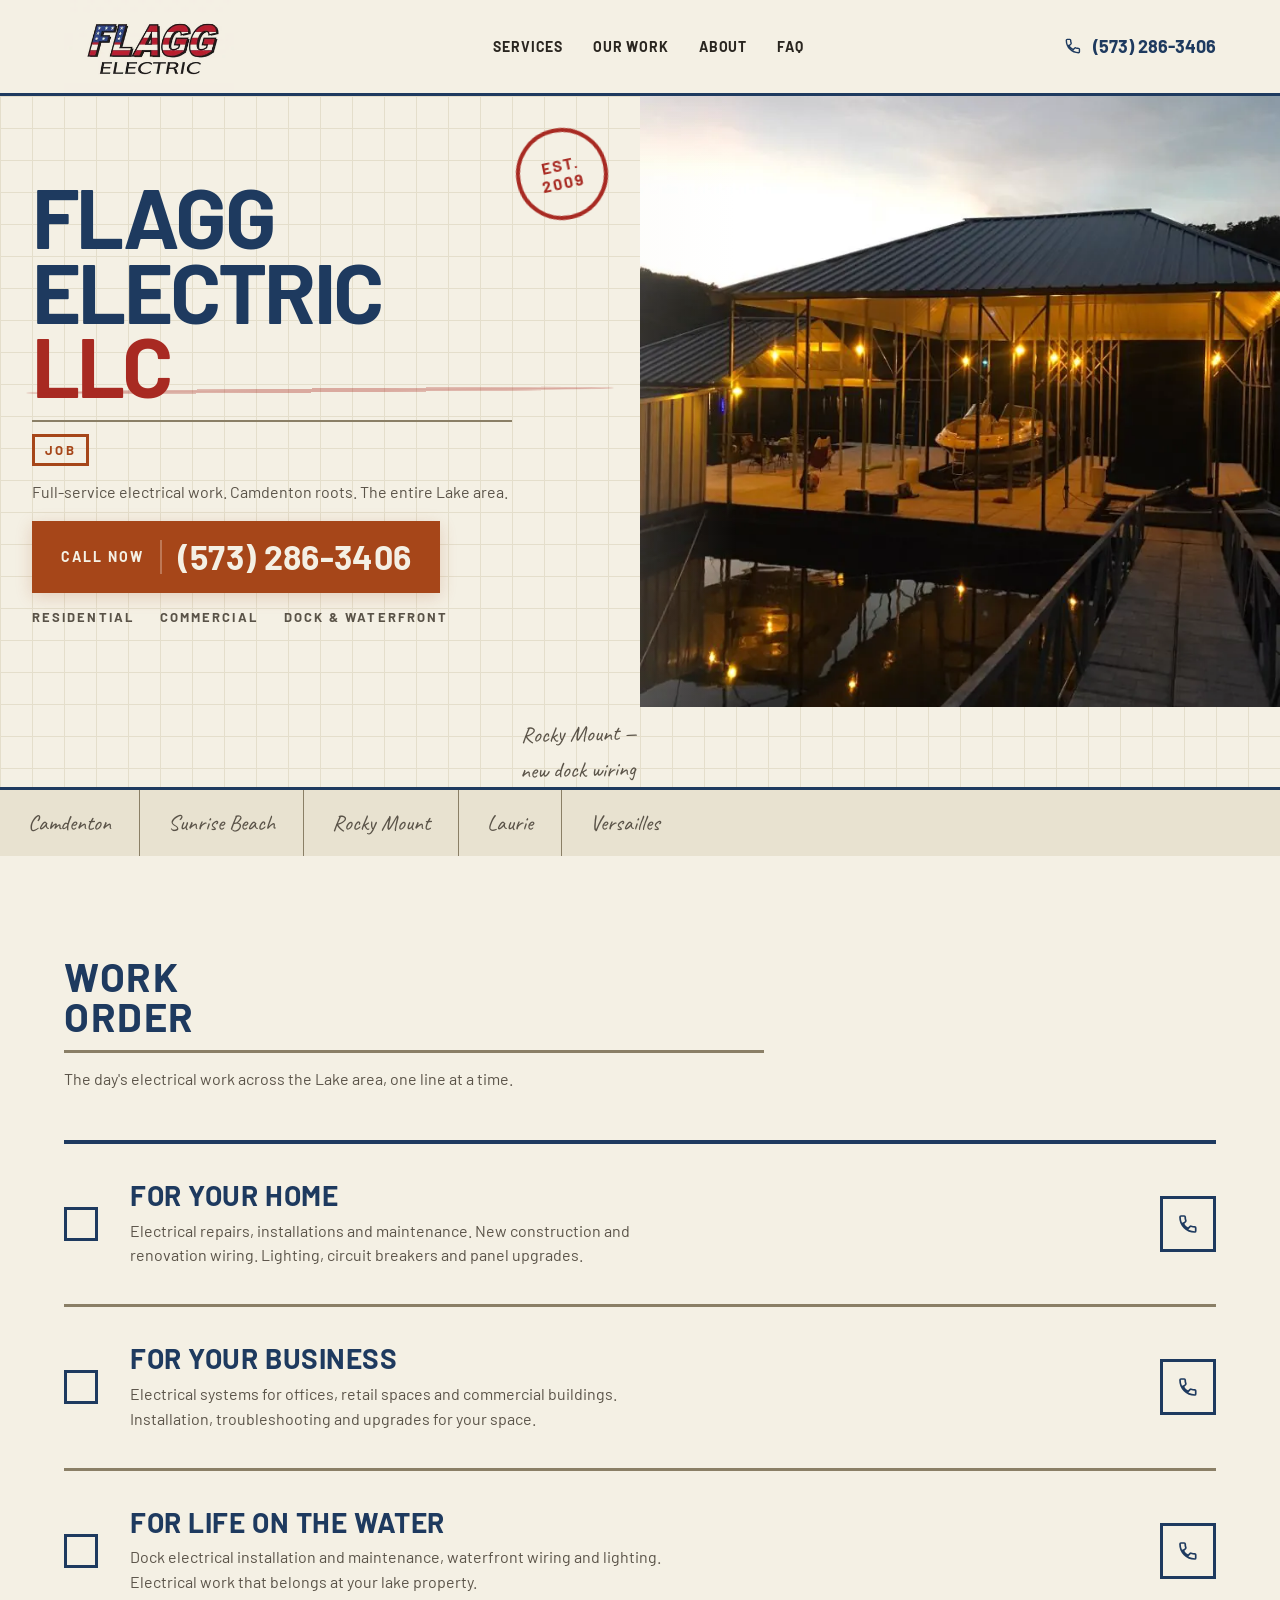
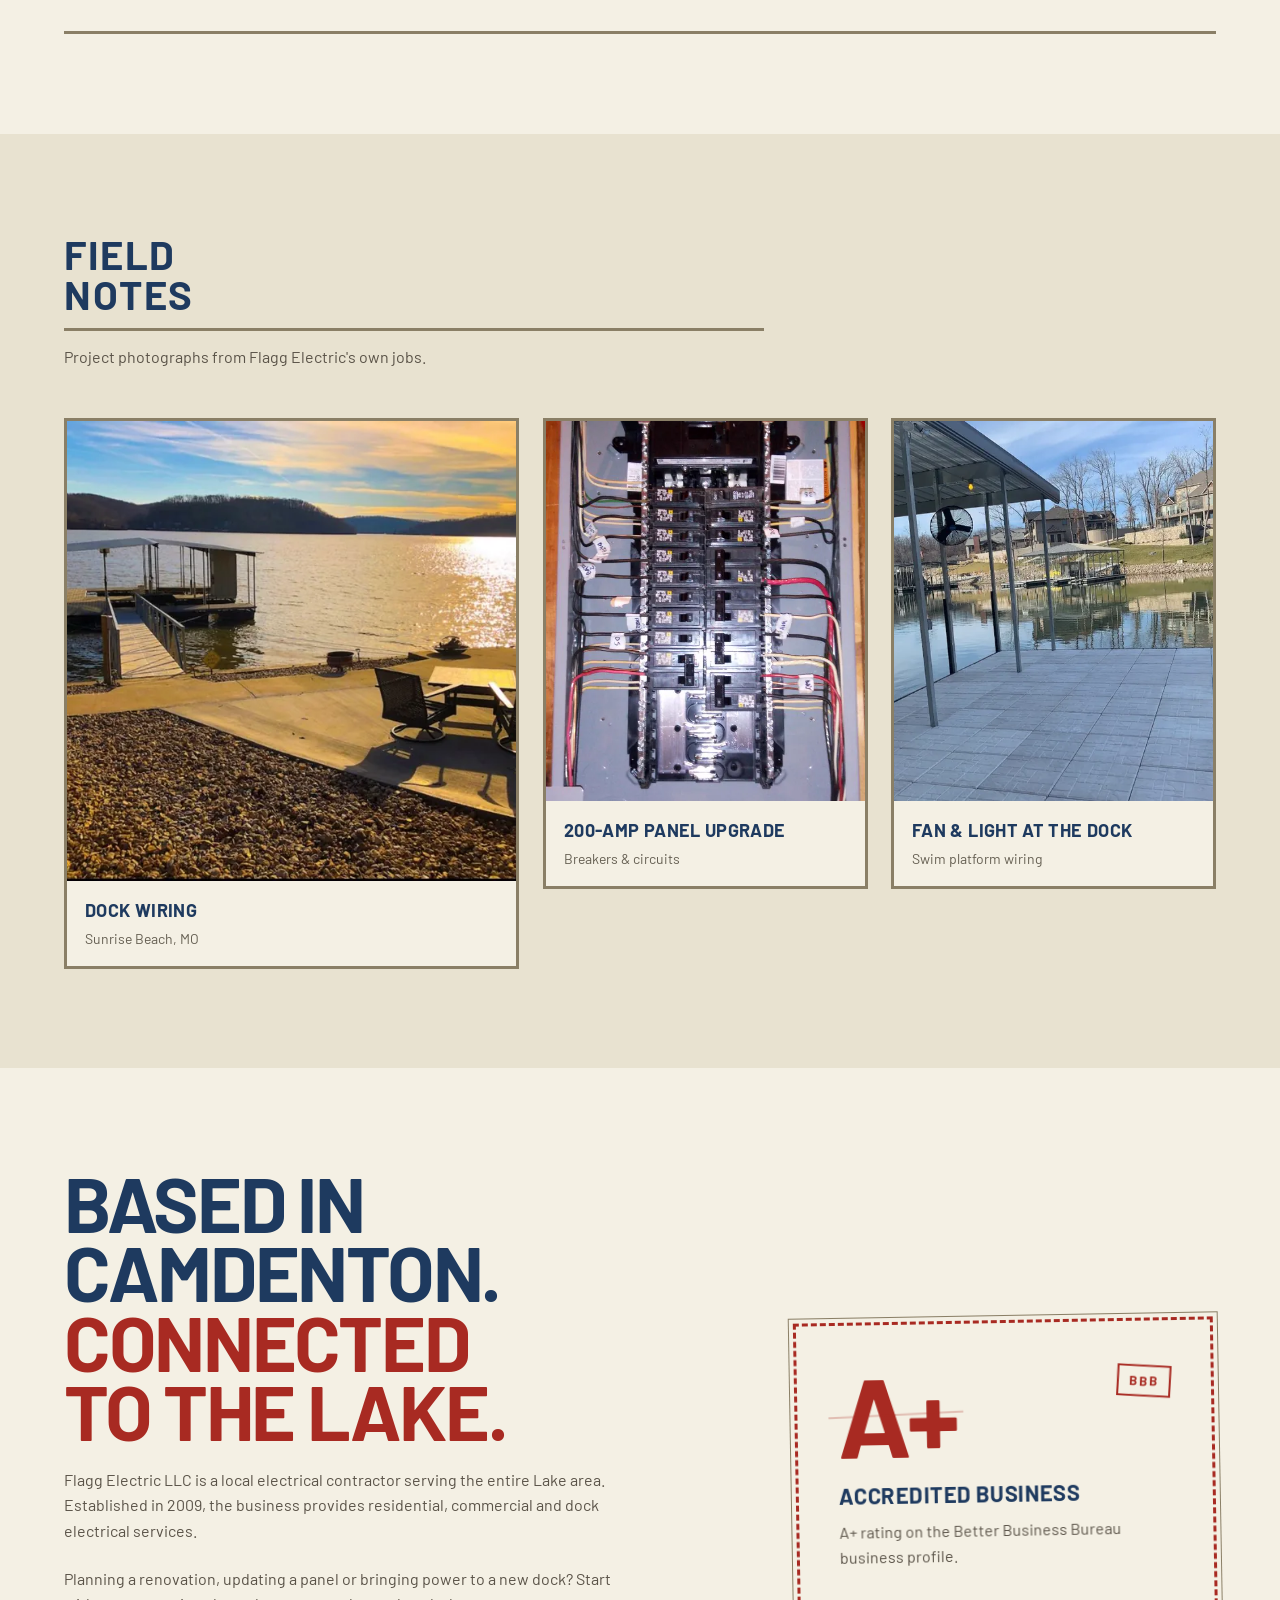
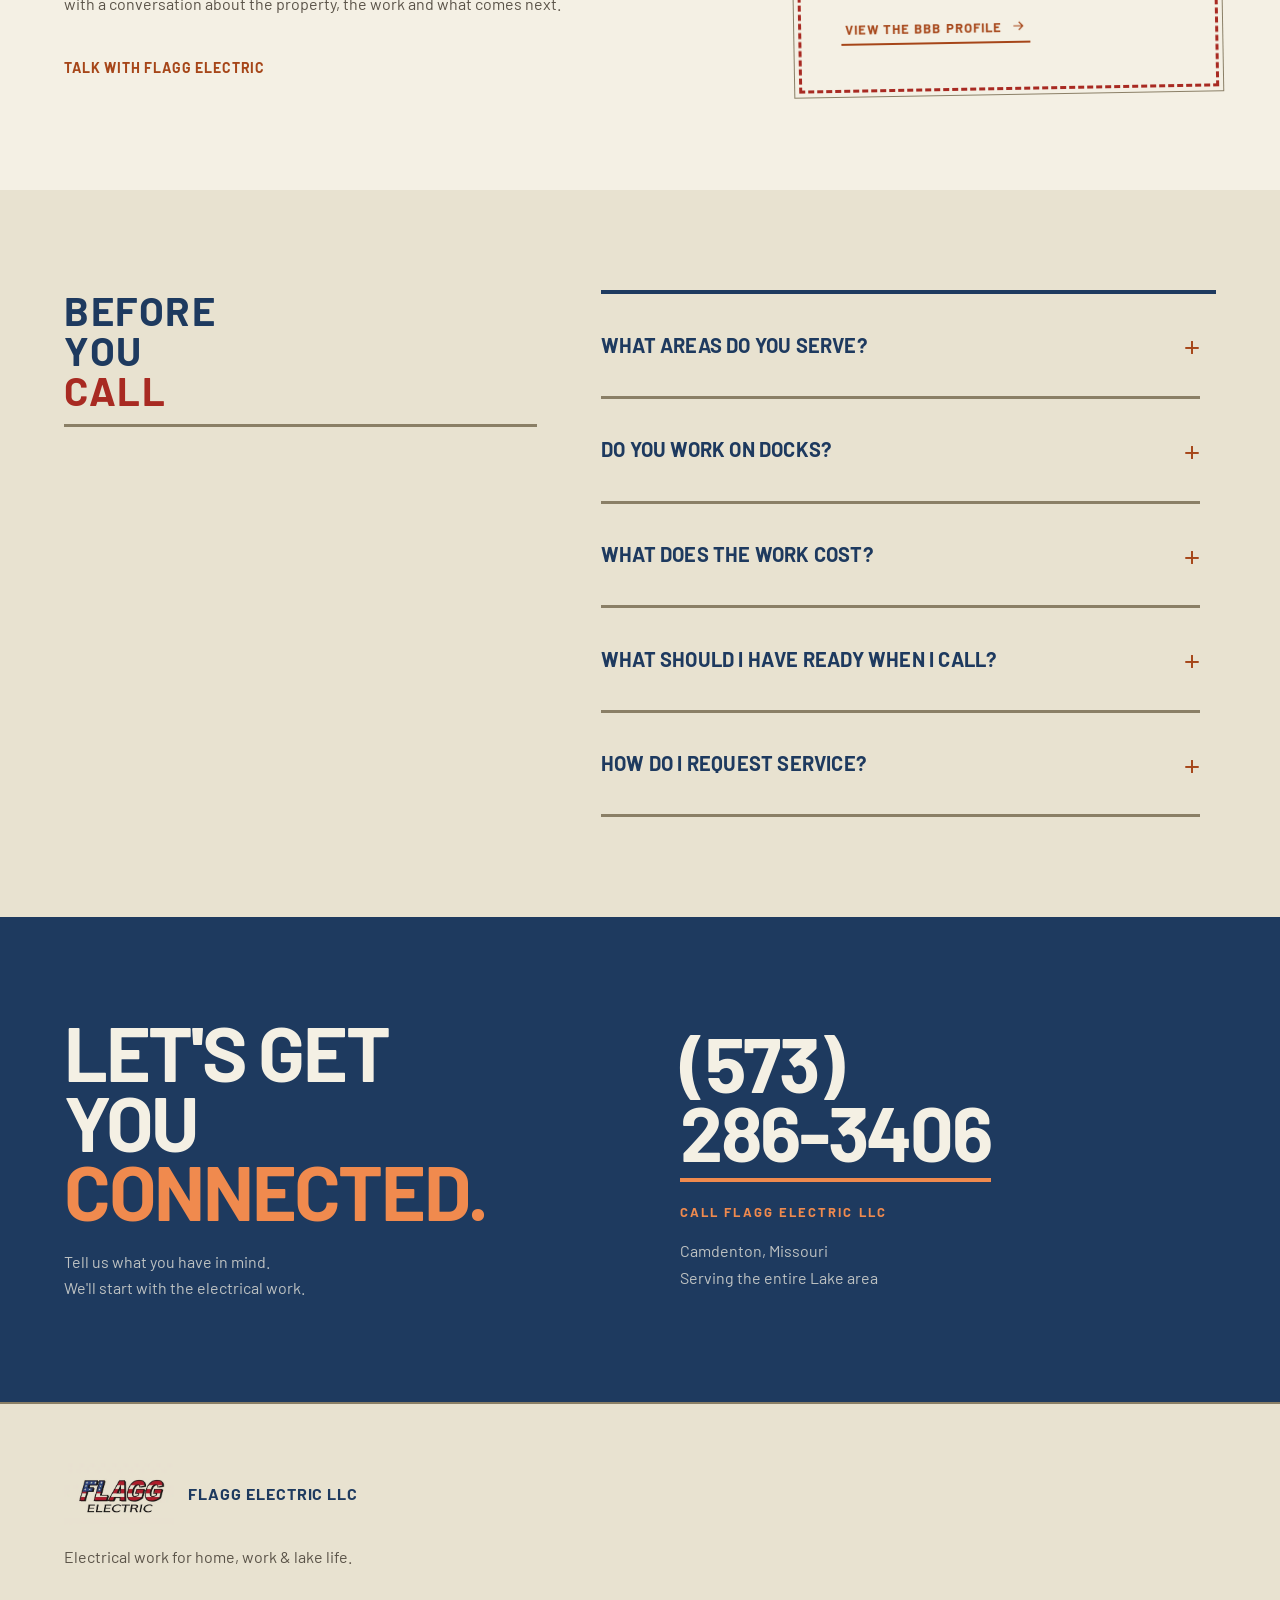
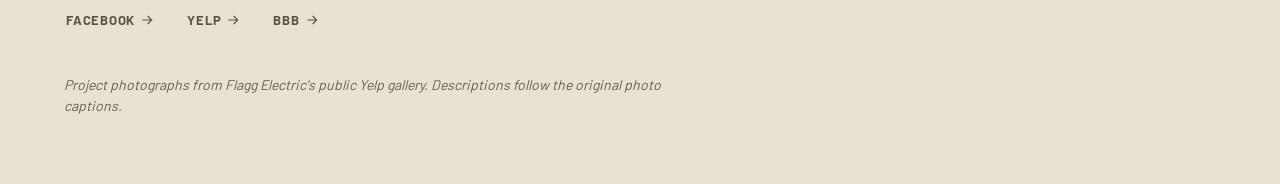
==== commit 0de7bc6b: "Clarify: arrow semantics, system-fallback glyph, caption contrast Closes the two STILL FAILING items" ====
--- a/index.html
+++ b/index.html
@@ -48,10 +48,10 @@
         <source type="image/webp" srcset="assets/dock-night-750.webp 750w, assets/dock-night-1200.webp 1200w" sizes="(max-width: 760px) 100vw, 50vw">
         <img src="assets/dock-night.jpg" alt="Covered boat dock lit at night in Rocky Mount, new dock wiring by Flagg Electric" width="750" height="1000" fetchpriority="high">
       </picture>
-      <div class="hero-photo-note">
-        <span class="pencil">Rocky Mount —</span>
-        <span class="pencil">new dock wiring</span>
-      </div>
+    </div>
+    <div class="hero-photo-note">
+      <span class="pencil">Rocky Mount —</span>
+      <span class="pencil">new dock wiring</span>
     </div>
   </div>
   <div class="hero-margin" aria-hidden="true">
@@ -137,7 +137,7 @@
     <h2>BASED IN<br>CAMDENTON.<br><span class="accent">CONNECTED<br>TO THE LAKE.</span></h2>
     <p>Flagg Electric LLC is a local electrical contractor serving the entire Lake area. Established in 2009, the business provides residential, commercial and dock electrical services.</p>
     <p>Planning a renovation, updating a panel or bringing power to a new dock? Start with a conversation about the property, the work and what comes next.</p>
-    <a class="text-link" href="tel:+15732863406">Talk with Flagg Electric <svg viewBox="0 0 24 24" aria-hidden="true"><path d="M5 12h14m-6-6 6 6-6 6"/></svg></a>
+    <a class="text-link" href="tel:+157****3406">Talk with Flagg Electric</a>
   </div>
   <aside class="proof">
     <div class="proof-stamp">
@@ -146,7 +146,7 @@
     </div>
     <h3>ACCREDITED BUSINESS</h3>
     <p>A+ rating on the Better Business Bureau business profile.</p>
-    <a href="https://www.bbb.org/us/mo/camdenton/profile/electrician/flagg-electric-llc-0734-310614494" target="_blank" rel="noopener noreferrer">View the BBB profile ↗</a>
+    <a href="https://www.bbb.org/us/mo/camdenton/profile/electrician/flagg-electric-llc-0734-310614494" target="_blank" rel="noopener noreferrer">View the BBB profile <svg class="ext" viewBox="0 0 24 24" aria-hidden="true"><path d="M5 12h14m-6-6 6 6-6 6"/></svg></a>
   </aside>
 </section>
 
@@ -204,9 +204,9 @@
   </a>
   <p>Electrical work for home, work &amp; lake life.</p>
   <div class="footer-links">
-    <a href="https://www.facebook.com/p/Flagg-Electric-LLC-100068615921292/" target="_blank" rel="noopener noreferrer">Facebook ↗</a>
-    <a href="https://m.yelp.com/biz/flagg-electric-camdenton" target="_blank" rel="noopener noreferrer">Yelp ↗</a>
-    <a href="https://www.bbb.org/us/mo/camdenton/profile/electrician/flagg-electric-llc-0734-310614494" target="_blank" rel="noopener noreferrer">BBB ↗</a>
+    <a href="https://www.facebook.com/p/Flagg-Electric-LLC-100068615921292/" target="_blank" rel="noopener noreferrer">Facebook <svg class="ext" viewBox="0 0 24 24" aria-hidden="true"><path d="M5 12h14m-6-6 6 6-6 6"/></svg></a>
+    <a href="https://m.yelp.com/biz/flagg-electric-camdenton" target="_blank" rel="noopener noreferrer">Yelp <svg class="ext" viewBox="0 0 24 24" aria-hidden="true"><path d="M5 12h14m-6-6 6 6-6 6"/></svg></a>
+    <a href="https://www.bbb.org/us/mo/camdenton/profile/electrician/flagg-electric-llc-0734-310614494" target="_blank" rel="noopener noreferrer">BBB <svg class="ext" viewBox="0 0 24 24" aria-hidden="true"><path d="M5 12h14m-6-6 6 6-6 6"/></svg></a>
   </div>
   <p class="photo-credit">Project photographs from Flagg Electric's public Yelp gallery. Descriptions follow the original photo captions.</p>
 </footer>
--- a/styles.css
+++ b/styles.css
@@ -12,24 +12,21 @@
   --paper:#f4f0e4;
   --paper-dark:#e8e2d0;
   --manila:#e0d5b8;
-  --grid:#c8bfa0;
   --grid-light:#d8d0b8;
   --toner:#1e3a5f;
-  --toner-light:#3a5a80;
   --orange:#a64619;
   --orange-hot:#f08a4e;
   --orange-hot-light:#f7b894;
   --orange-deep:#8f3c14;
   --wax:#a82a22;
-  --wax-light:#e05548;
   --pencil:#5a5348;
   --pencil-light:#655f52;
   --ink:#2a2620;
   --rule:#8a7f66;
-  --rule-dark:#7a7058;
+  --paper-on-toner:rgba(244,240,228,.75);
   /* spacing scale — 4px base */
-  --s1:4px; --s2:8px; --s3:12px; --s4:16px; --s5:24px; --s6:32px;
-  --s7:48px; --s8:64px; --s9:80px; --s10:100px;
+  --s4:16px; --s5:24px; --s6:32px;
+  --s7:48px; --s8:64px; --s9:80px;
 }
 
 *{box-sizing:border-box}
@@ -100,8 +97,8 @@
 .hero-photo{position:relative;overflow:hidden;background:var(--manila);min-height:0}
 .hero-photo img{width:100%;height:100%;object-fit:cover;object-position:center}
 .hero-photo::after{content:'';position:absolute;inset:0;background:linear-gradient(to right,rgba(244,240,228,.15) 0%,transparent 15%);pointer-events:none}
-.hero-photo-note{position:absolute;bottom:28px;right:24px;display:flex;flex-direction:column;gap:2px;text-align:right;z-index:3}
-.pencil{font-family:Caveat,'Caveat Fallback','Segoe Script','Bradley Hand',cursive;font-size:22px;color:var(--pencil);text-shadow:0 1px 3px rgba(244,240,228,.9),0 0 10px rgba(244,240,228,.7);transform:rotate(-1deg)}
+.hero-photo-note{display:flex;flex-direction:column;gap:2px;align-items:flex-end;text-align:right;padding:10px 4px 0}
+.pencil{font-family:Caveat,'Caveat Fallback','Segoe Script','Bradley Hand',cursive;font-size:22px;color:var(--pencil);transform:rotate(-1deg)}
 .hero-margin{position:relative;z-index:2;display:flex;align-items:center;gap:0;padding:0;border-top:3px solid var(--toner);background:var(--paper-dark);overflow-x:auto;-webkit-overflow-scrolling:touch}
 .hero-margin span{font-family:Caveat,'Caveat Fallback','Segoe Script','Bradley Hand',cursive;font-size:22px;color:var(--pencil);padding:16px 28px;border-right:1px solid var(--rule);white-space:nowrap}
 .hero-margin span:last-child{border-right:none}
@@ -123,7 +120,7 @@
 .service-list article:hover .check::after{opacity:1;transform:scale(1)}
 .service-list article:hover .check{border-color:var(--orange)}
 .service-body{flex:1;min-width:0}
-.service-list h3{font-weight:700;font-size:36px;line-height:1.05;text-transform:uppercase;letter-spacing:.01em;color:var(--toner)}
+.service-list h3{font-weight:700;font-size:28px;line-height:1.1;text-transform:uppercase;letter-spacing:.02em;color:var(--toner)}
 .service-list p{font-size:16px;color:var(--pencil);max-width:560px;margin-top:8px;line-height:1.55}
 .service-list a{width:56px;height:56px;display:grid;place-items:center;border:3px solid var(--toner);flex-shrink:0;background:transparent;color:var(--toner);transition:all .2s;text-decoration:none}
 .service-list a:hover{background:var(--toner);color:var(--paper);transform:scale(1.05)}
@@ -147,16 +144,15 @@
 .gallery figcaption{padding:16px 18px;display:flex;flex-direction:column;gap:3px}
 .gallery figcaption strong{font-weight:700;font-size:18px;text-transform:uppercase;letter-spacing:.02em;color:var(--toner)}
 .gallery figcaption span{font-size:14px;color:var(--pencil-light)}
-.photo-credit{font-size:12px;color:var(--pencil-light);margin-top:32px;font-style:italic;max-width:600px;line-height:1.4}
+.photo-credit{font-size:14px;color:var(--pencil-light);margin-top:32px;font-style:italic;max-width:600px;line-height:1.5}
 
 /* ABOUT */
 .about{display:grid;grid-template-columns:1.2fr 1fr;gap:var(--s9);align-items:end}
 .about-text h2{font-weight:700;font-size:clamp(44px,6vw,84px);line-height:.9;letter-spacing:-.03em;text-transform:uppercase;color:var(--toner)}
-.about-text p{margin-top:22px;color:var(--pencil);font-size:16px;line-height:1.6}
+.about-text p{margin-top:22px;color:var(--pencil);font-size:16px;line-height:1.6;max-width:62ch}
 .about-text .text-link{margin-top:28px}
-.text-link{font-size:14px;font-weight:700;display:inline-flex;gap:14px;align-items:center;text-transform:uppercase;letter-spacing:.06em;color:var(--orange);text-decoration:none;transition:gap .2s;padding:11px 0}
-.text-link:hover{gap:20px;color:var(--orange-deep)}
-.text-link svg{width:20px;height:20px}
+.text-link{font-size:14px;font-weight:700;display:inline-flex;gap:14px;align-items:center;text-transform:uppercase;letter-spacing:.06em;color:var(--orange);text-decoration:none;transition:color .2s;padding:12px 0}
+.text-link:hover{color:var(--orange-deep)}
 
 /* PROOF — rubber stamp */
 .proof{border:3px dashed var(--wax);padding:44px 40px;max-width:420px;justify-self:end;position:relative;background:var(--paper);transform:rotate(-1deg)}
@@ -167,13 +163,13 @@
 .proof-label{font-weight:700;font-size:13px;letter-spacing:.16em;color:var(--wax);text-transform:uppercase;border:2px solid var(--wax);padding:4px 10px;transform:rotate(4deg)}
 .proof h3{font-weight:700;font-size:22px;line-height:1.15;margin-top:24px;text-transform:uppercase;letter-spacing:.02em;color:var(--toner)}
 .proof p{font-size:16px;margin-top:12px;color:var(--pencil);line-height:1.55}
-.proof a{font-size:12px;display:inline-block;margin-top:28px;font-weight:700;text-transform:uppercase;letter-spacing:.08em;color:var(--orange);text-decoration:none;border-bottom:2px solid var(--orange);padding:19px 2px 2px;transition:color .2s}
+.proof a{font-size:13px;display:inline-block;margin-top:28px;font-weight:700;text-transform:uppercase;letter-spacing:.08em;color:var(--orange);text-decoration:none;border-bottom:2px solid var(--orange);padding:21px 4px 4px;transition:color .2s}
 .proof a:hover{color:var(--orange-deep)}
 
 /* FAQ */
 .questions{display:grid;grid-template-columns:1fr 1.3fr;gap:var(--s8);background:var(--paper-dark);align-items:start}
 .questions .section-head{margin-bottom:0;align-self:start}
-.faq{border-top:4px solid var(--toner)}
+.faq{border-top:4px solid var(--toner);padding-right:var(--s4)}
 details{border-bottom:3px solid var(--rule)}
 summary{cursor:pointer;list-style:none;display:flex;justify-content:space-between;align-items:center;font-weight:700;font-size:20px;padding:26px 0;gap:var(--s4);letter-spacing:.01em;text-transform:uppercase;color:var(--toner);transition:color .15s}
 summary:hover{color:var(--orange)}
@@ -188,14 +184,14 @@
 .contact{display:grid;grid-template-columns:1fr 1fr;gap:var(--s9);align-items:center;background:var(--toner);color:var(--paper)}
 .contact h2{font-weight:700;font-size:clamp(44px,6vw,84px);line-height:.9;letter-spacing:-.03em;text-transform:uppercase}
 .contact .accent{color:var(--orange-hot)}
-.contact p{margin-top:24px;font-size:17px;color:rgba(244,240,228,.75);line-height:1.6}
+.contact p{margin-top:24px;font-size:16px;color:var(--paper-on-toner);line-height:1.65;max-width:58ch}
 .contact-action{display:flex;flex-direction:column;align-items:flex-start;gap:0}
 .contact-action a{display:block;text-decoration:none;margin-bottom:20px;transition:opacity .2s}
 .contact-action a:hover{opacity:.85}
-.contact-phone{font-weight:700;font-size:clamp(48px,6vw,84px);line-height:.92;letter-spacing:-.03em;color:var(--paper);border-bottom:4px solid var(--orange-hot);padding-bottom:12px;display:block;transition:color .2s}
+.contact-phone{font-weight:700;font-size:clamp(48px,6vw,84px);line-height:.9;letter-spacing:-.03em;color:var(--paper);border-bottom:4px solid var(--orange-hot);padding-bottom:12px;display:block;transition:color .2s}
 .contact-action a:hover .contact-phone{color:var(--orange-hot)}
 .contact-label{font-size:13px;font-weight:700;letter-spacing:.16em;text-transform:uppercase;color:var(--orange-hot)}
-.contact-action>p{margin-top:16px;font-size:16px;color:rgba(244,240,228,.75);line-height:1.6}
+.contact-action>p{margin-top:16px;font-size:16px;color:var(--paper-on-toner);line-height:1.65}
 
 /* FOOTER */
 footer{background:var(--paper-dark);padding:60px 5% 40px;border-top:2px solid var(--rule)}
@@ -206,11 +202,12 @@
 .footer-links{display:flex;gap:28px;flex-wrap:wrap}
 .footer-links a{font-size:13px;font-weight:700;text-transform:uppercase;letter-spacing:.06em;color:var(--pencil);text-decoration:none;transition:color .2s;display:inline-flex;align-items:center;padding:12px 2px}
 .footer-links a:hover{color:var(--orange)}
+.footer-links a svg,.proof a svg{width:16px;height:16px;vertical-align:-2px;margin-left:4px}
 .footer-brand{transition:opacity .2s}
 .footer-brand:hover{opacity:.75}
 
 /* MOBILE CALL BAR */
-.mobile-call{display:none;position:fixed;bottom:0;left:0;right:0;background:var(--orange);color:var(--paper);text-align:center;padding:16px;font-size:16px;font-weight:700;text-decoration:none;z-index:90;border-top:2px solid var(--orange-hot-light);transition:background .15s}
+.mobile-call{display:none;position:fixed;bottom:0;left:0;right:0;background:var(--orange);color:var(--paper);text-align:center;padding:16px;font-size:16px;font-weight:400;text-decoration:none;z-index:90;border-top:2px solid var(--orange-hot-light);transition:background .15s}
 .mobile-call strong{font-size:18px;font-weight:700}
 .mobile-call:active{background:var(--wax)}
 
@@ -223,7 +220,7 @@
   .hero-tags{order:5;margin-top:4px}
   .hero-cta{order:6;margin-top:12px;padding:14px 20px}
   .hero-job-line{gap:10px;margin-top:14px;padding-top:10px}
-  .job-desc{font-size:15px}
+  .job-desc{font-size:16px}
   .stamp-mark{top:16px;right:5%}
   .hero-margin{overflow-x:auto;padding:0}
   .section{padding:70px 5%}
@@ -270,10 +267,10 @@
   .gallery .wide img{height:320px}
   .section-head h2,.about-text h2,.contact h2{font-size:clamp(26px,7vw,36px)}
   .about-text h2,.contact h2{letter-spacing:-.02em;line-height:.92;border-bottom:none;padding-bottom:0}
-  .service-list h3{font-size:24px}
+  .service-list h3{font-size:22px}
   .proof-mark{font-size:72px}
   .footer-brand img{width:110px}
-  .mobile-call{display:flex;position:fixed;bottom:0;left:0;right:0;z-index:20;background:var(--orange);color:var(--paper);padding:16px 6%;padding-bottom:max(16px,env(safe-area-inset-bottom));justify-content:space-between;text-decoration:none;font-size:13px;border-top:2px solid var(--orange-hot-light);font-weight:700;letter-spacing:.06em;text-transform:uppercase;align-items:center;transition:background .15s}
+  .mobile-call{display:flex;position:fixed;bottom:0;left:0;right:0;z-index:20;background:var(--orange);color:var(--paper);padding:16px 6%;padding-bottom:max(16px,env(safe-area-inset-bottom));justify-content:space-between;text-decoration:none;font-size:13px;border-top:2px solid var(--orange-hot-light);font-weight:400;letter-spacing:.06em;text-transform:uppercase;align-items:center;transition:background .15s}
   .mobile-call:active{background:var(--wax)}
   body{padding-bottom:calc(70px + env(safe-area-inset-bottom))}
 }
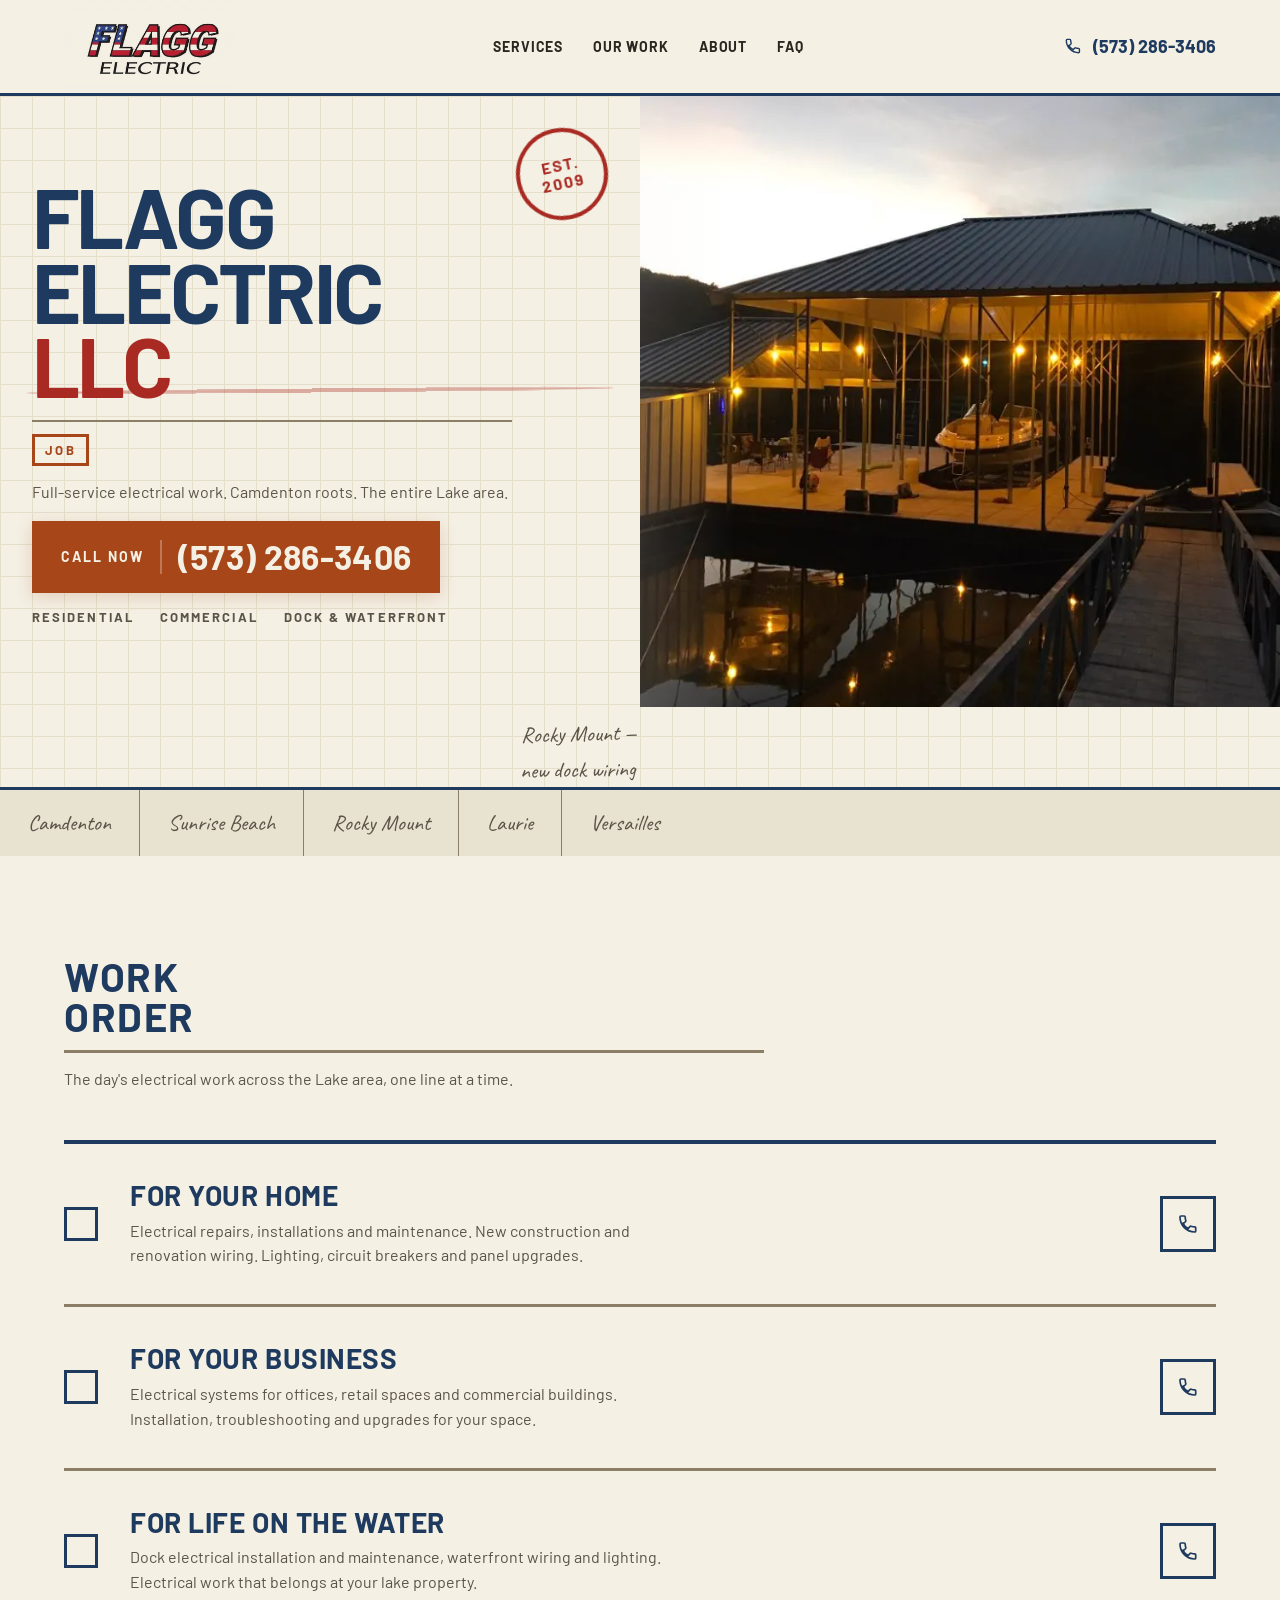
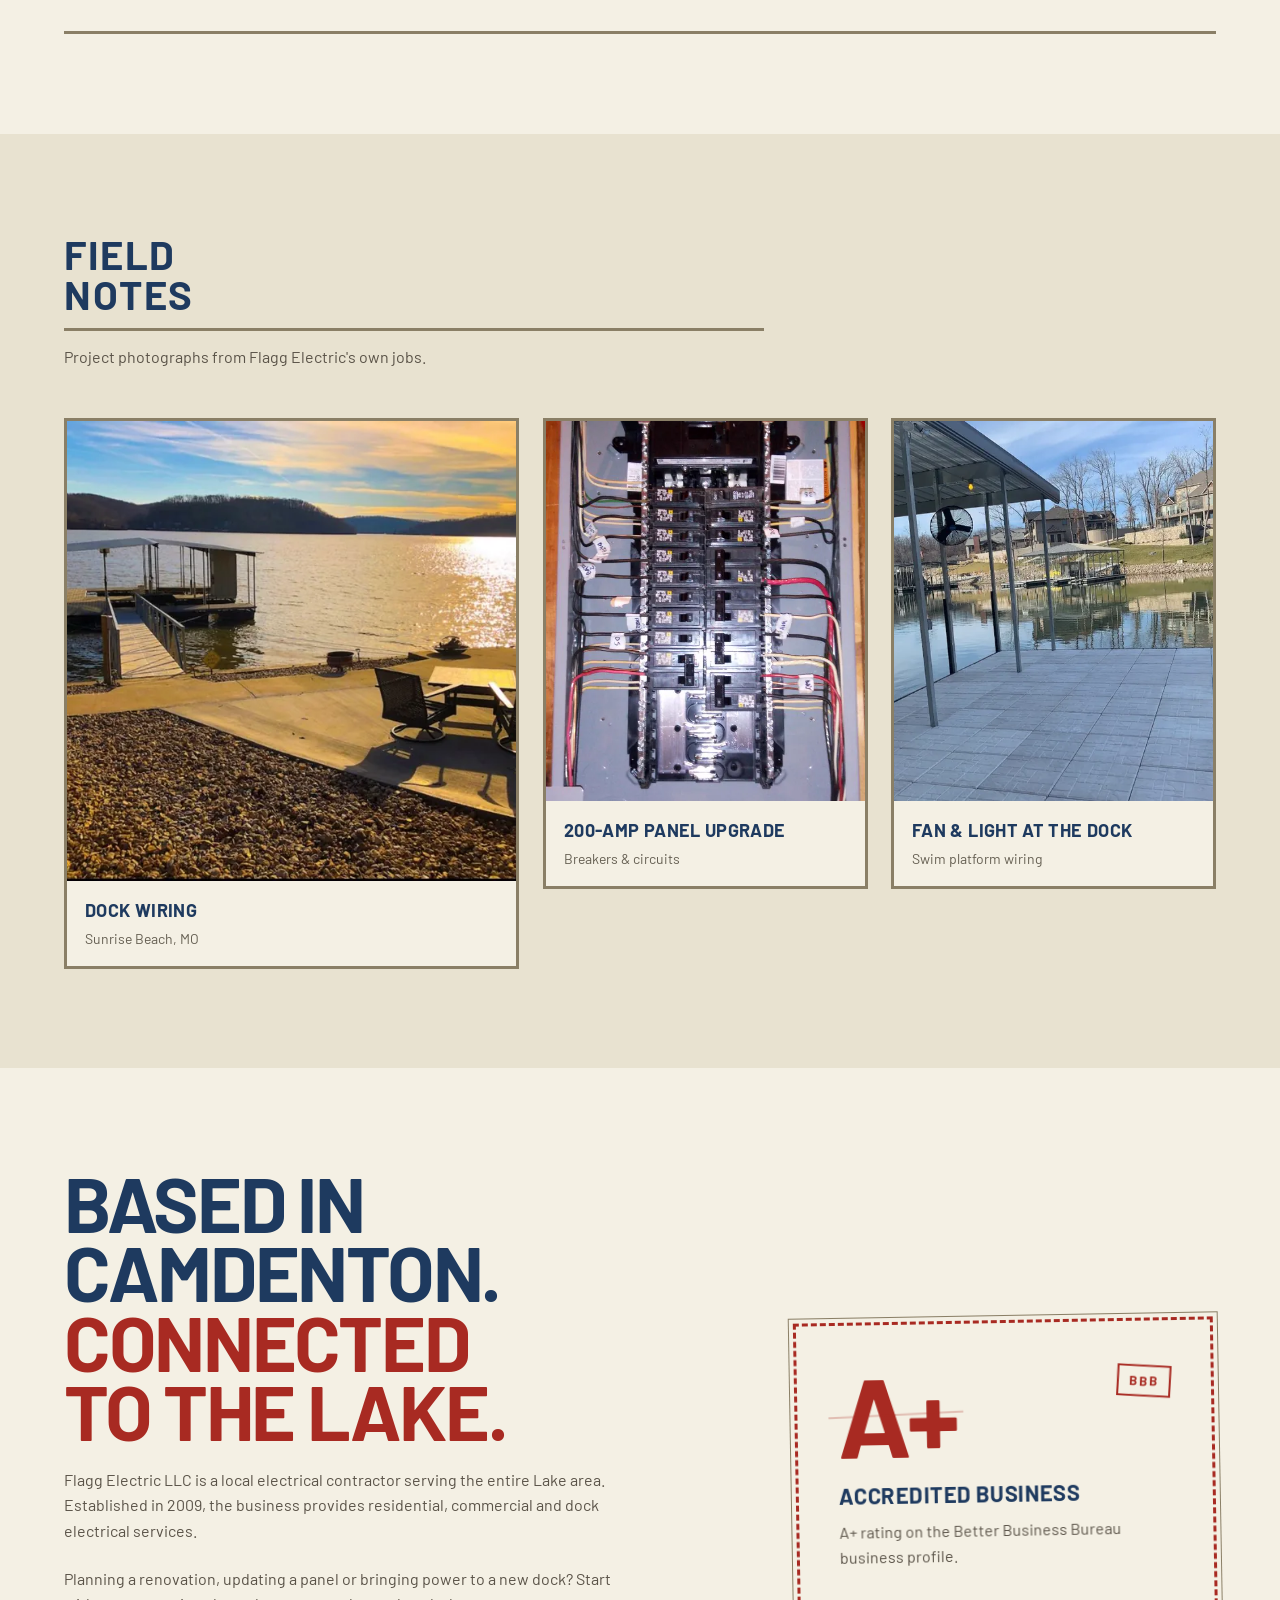
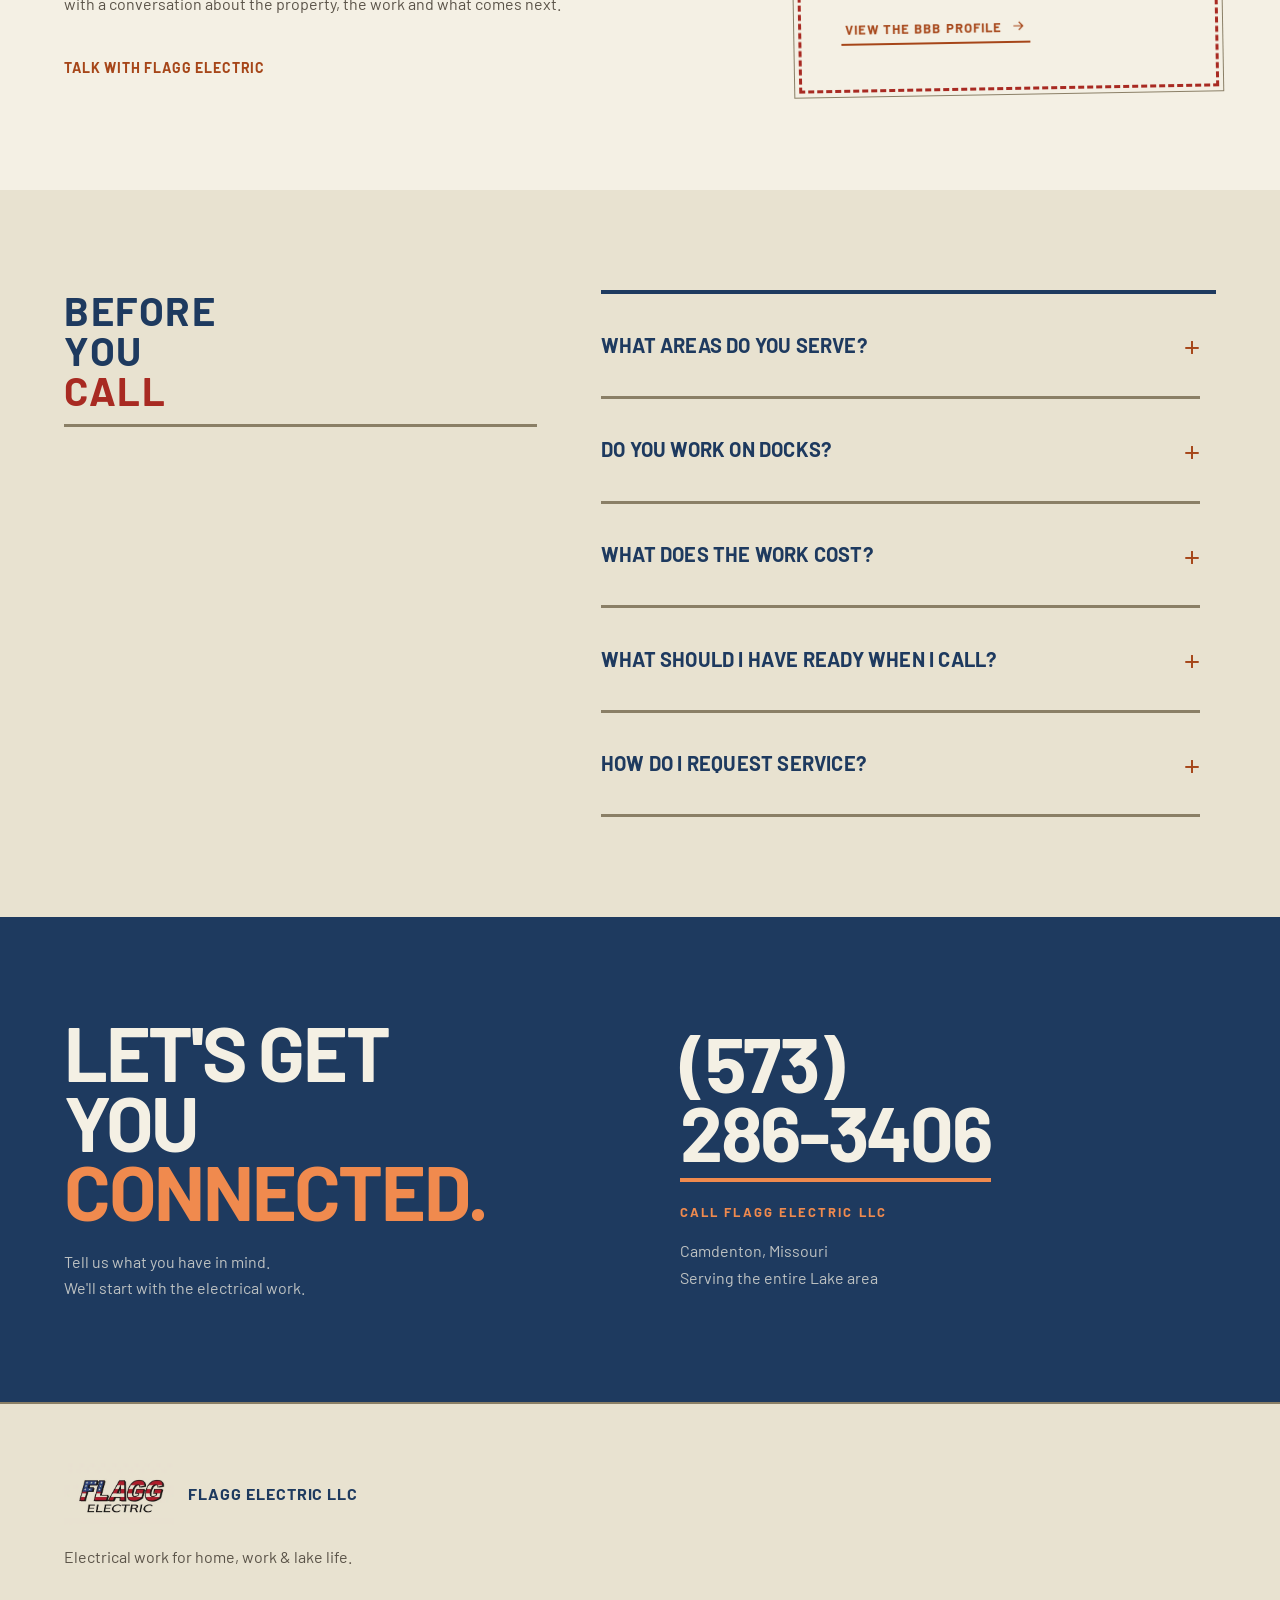
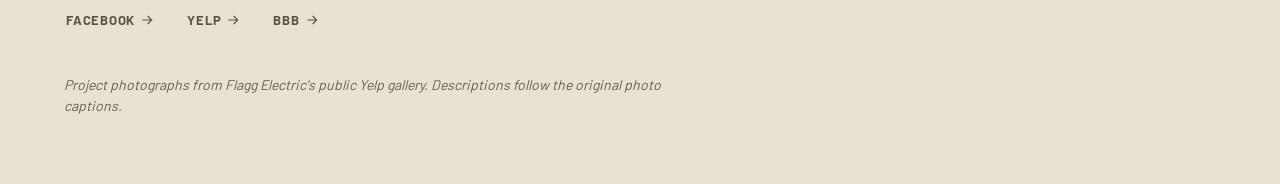
==== commit 57e8efe4: "Harden: no-JS nav fallback, sticky header, structured data - The mobile nav was unreachable without " ====
--- a/index.html
+++ b/index.html
@@ -1,5 +1,7 @@
 <!doctype html>
-<html lang="en"><head><meta charset="utf-8"><meta name="viewport" content="width=device-width,initial-scale=1"><meta name="theme-color" content="#f4f0e4"><title>Flagg Electric LLC | Camdenton & the Lake Area</title><meta name="description" content="Flagg Electric LLC provides residential, commercial and dock electrical services in Camdenton and the Lake area. Call (573) 286-3406 to discuss your project."><link rel="icon" type="image/png" href="assets/favicon.png"><link rel="apple-touch-icon" href="assets/favicon.png"><link rel="stylesheet" href="styles.css"><link rel="preload" href="assets/dock-night-750.webp" as="image" type="image/webp" fetchpriority="high"><link rel="preload" href="assets/barlow.woff2" as="font" type="font/woff2" crossorigin><link rel="preload" href="assets/barlow-bold.woff2" as="font" type="font/woff2" crossorigin></head><body><a class="skip" href="#main">Skip to content</a>
+<html lang="en"><head><meta charset="utf-8"><meta name="viewport" content="width=device-width,initial-scale=1"><meta name="theme-color" content="#f4f0e4"><title>Flagg Electric LLC | Camdenton & the Lake Area</title><meta name="description" content="Flagg Electric LLC provides residential, commercial and dock electrical services in Camdenton and the Lake area. Call (573) 286-3406 to discuss your project."><link rel="canonical" href="https://flagg-electric.patpadgett.com/"><meta property="og:type" content="website"><meta property="og:title" content="Flagg Electric LLC | Camdenton &amp; the Lake Area"><meta property="og:description" content="Residential, commercial and dock electrical services in Camdenton and the Lake area. Call (573) 286-3406."><meta property="og:url" content="https://flagg-electric.patpadgett.com/"><meta property="og:image" content="https://flagg-electric.patpadgett.com/assets/dock-night.jpg"><meta name="twitter:card" content="summary_large_image"><link rel="icon" type="image/png" href="assets/favicon.png"><link rel="apple-touch-icon" href="assets/favicon.png"><link rel="stylesheet" href="styles.css"><script type="application/ld+json">
+{"@context":"https://schema.org","@type":"Electrician","name":"Flagg Electric LLC","description":"Local electrical contractor serving Camdenton and the entire Lake area. Residential, commercial and dock electrical work.","telephone":"+1-573-286-3406","foundingDate":"2009","areaServed":[{"@type":"City","name":"Camdenton"},{"@type":"City","name":"Sunrise Beach"},{"@type":"City","name":"Rocky Mount"},{"@type":"City","name":"Laurie"},{"@type":"City","name":"Versailles"}],"address":{"@type":"PostalAddress","addressLocality":"Camdenton","addressRegion":"MO","addressCountry":"US"},"hasOfferCatalog":{"@type":"OfferCatalog","name":"Electrical services","itemListElement":[{"@type":"Offer","itemOffered":{"@type":"Service","name":"Residential electrical"}},{"@type":"Offer","itemOffered":{"@type":"Service","name":"Commercial electrical"}},{"@type":"Offer","itemOffered":{"@type":"Service","name":"Dock and waterfront electrical"}},{"@type":"Offer","itemOffered":{"@type":"Service","name":"Panel upgrades and circuit breakers"}}]},"sameAs":["https://www.bbb.org/us/mo/camdenton/profile/electrician/flagg-electric-llc-0734-310614494","https://m.yelp.com/biz/flagg-electric-camdenton","https://www.facebook.com/p/Flagg-Electric-LLC-100068615921292/"]}
+</script><link rel="preload" href="assets/dock-night-750.webp" as="image" type="image/webp" fetchpriority="high"><link rel="preload" href="assets/barlow.woff2" as="font" type="font/woff2" crossorigin><link rel="preload" href="assets/barlow-bold.woff2" as="font" type="font/woff2" crossorigin></head><body><a class="skip" href="#main">Skip to content</a>
 
 <header class="header">
   <a class="brand" href="#main" aria-label="Flagg Electric LLC home">
@@ -213,5 +215,5 @@
 
 <a class="mobile-call" href="tel:+15732863406">Call Flagg Electric <strong>(573) 286-3406</strong></a>
 
-<script src="script.js"></script>
+<script src="script.js" defer></script>
 </body></html>
--- a/styles.css
+++ b/styles.css
@@ -51,7 +51,7 @@
 /* HEADER */
 .skip{position:fixed;top:-100px;left:20px;padding:12px 20px;background:var(--paper);z-index:100;font-weight:700;border:2px solid var(--ink)}
 .skip:focus{top:10px}
-.header{height:96px;background:var(--paper);display:flex;align-items:center;justify-content:space-between;padding:0 5%;gap:30px;position:relative;z-index:50;border-bottom:3px solid var(--toner)}
+.header{height:96px;background:var(--paper);display:flex;align-items:center;justify-content:space-between;padding:0 5%;gap:30px;position:sticky;top:0;z-index:50;border-bottom:3px solid var(--toner)}
 .brand{display:flex;align-items:center;text-decoration:none;flex-shrink:0;transition:opacity .2s}
 .brand:hover{opacity:.8}
 .brand img{width:170px;height:auto;object-fit:contain;mix-blend-mode:multiply}
@@ -237,8 +237,19 @@
 
 @media(max-width:760px){
   .header{height:70px;padding:0 4%}
+  .section{scroll-margin-top:84px}
   .header nav{display:none;position:absolute;top:70px;left:0;right:0;background:var(--paper);flex-direction:column;padding:20px 5%;gap:0;border-bottom:2px solid var(--rule);box-shadow:0 8px 24px rgba(0,0,0,.08)}
   .header nav.open{display:flex}
+  /* No-JS fallback. The nav is hidden only when scripting is present: script.js
+     adds class="js" to <html> as its first act, so with JS off these selectors never
+     match and the four in-page anchors stay reachable below 760px, laid out inline
+     instead of as a dropdown. A <noscript><style> cannot do this — with scripting
+     disabled the browser parses noscript contents as raw text, so a <style> inside
+     it is never applied. */
+  html.js .header nav{display:none}
+  html.js .header nav.open{display:flex}
+  html:not(.js) .header nav{display:flex;position:static;flex-direction:row;flex-wrap:wrap;gap:16px;padding:12px 5%;border-bottom:2px solid var(--rule);box-shadow:none}
+  html:not(.js) .menu{display:none}
   .header nav a{padding:14px 0;border-bottom:1px solid var(--rule);font-size:16px}
   .header nav a:last-child{border-right:none}
   .header-phone{font-size:0;gap:0;padding:9px}
